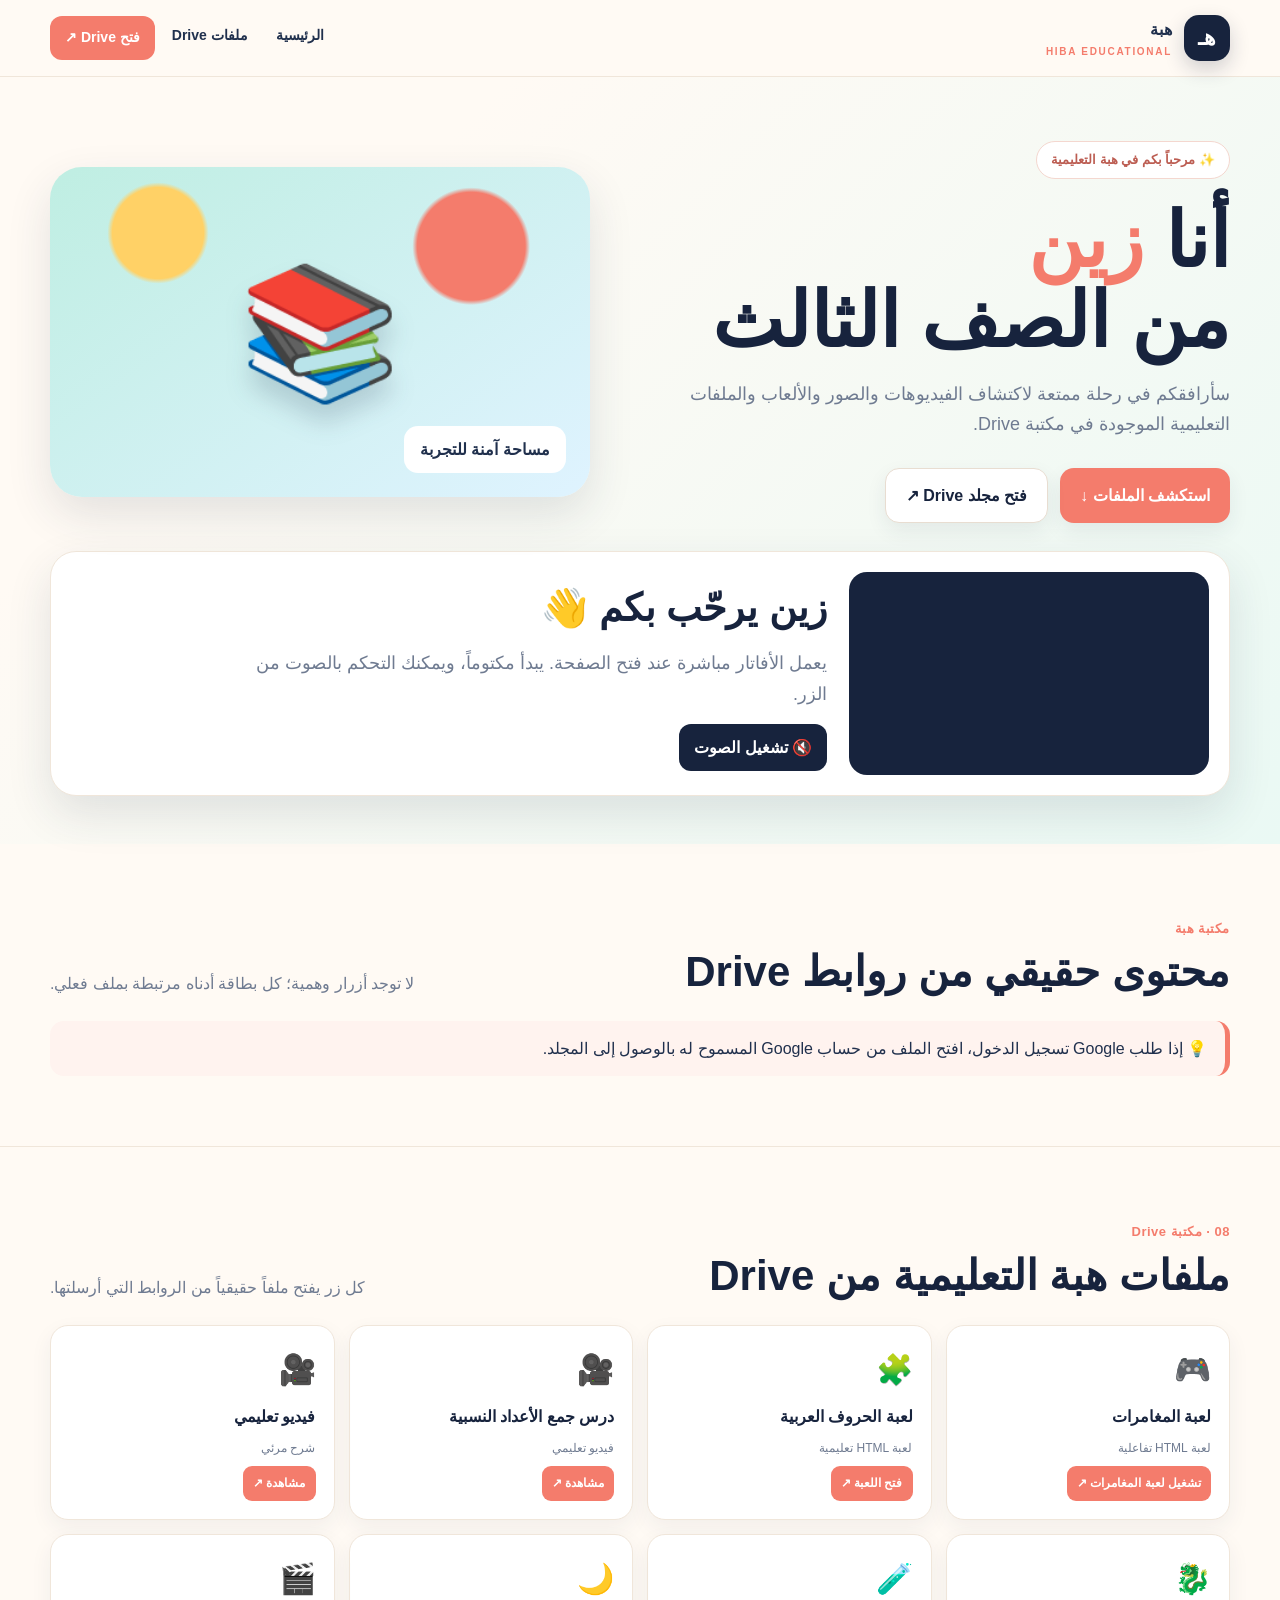
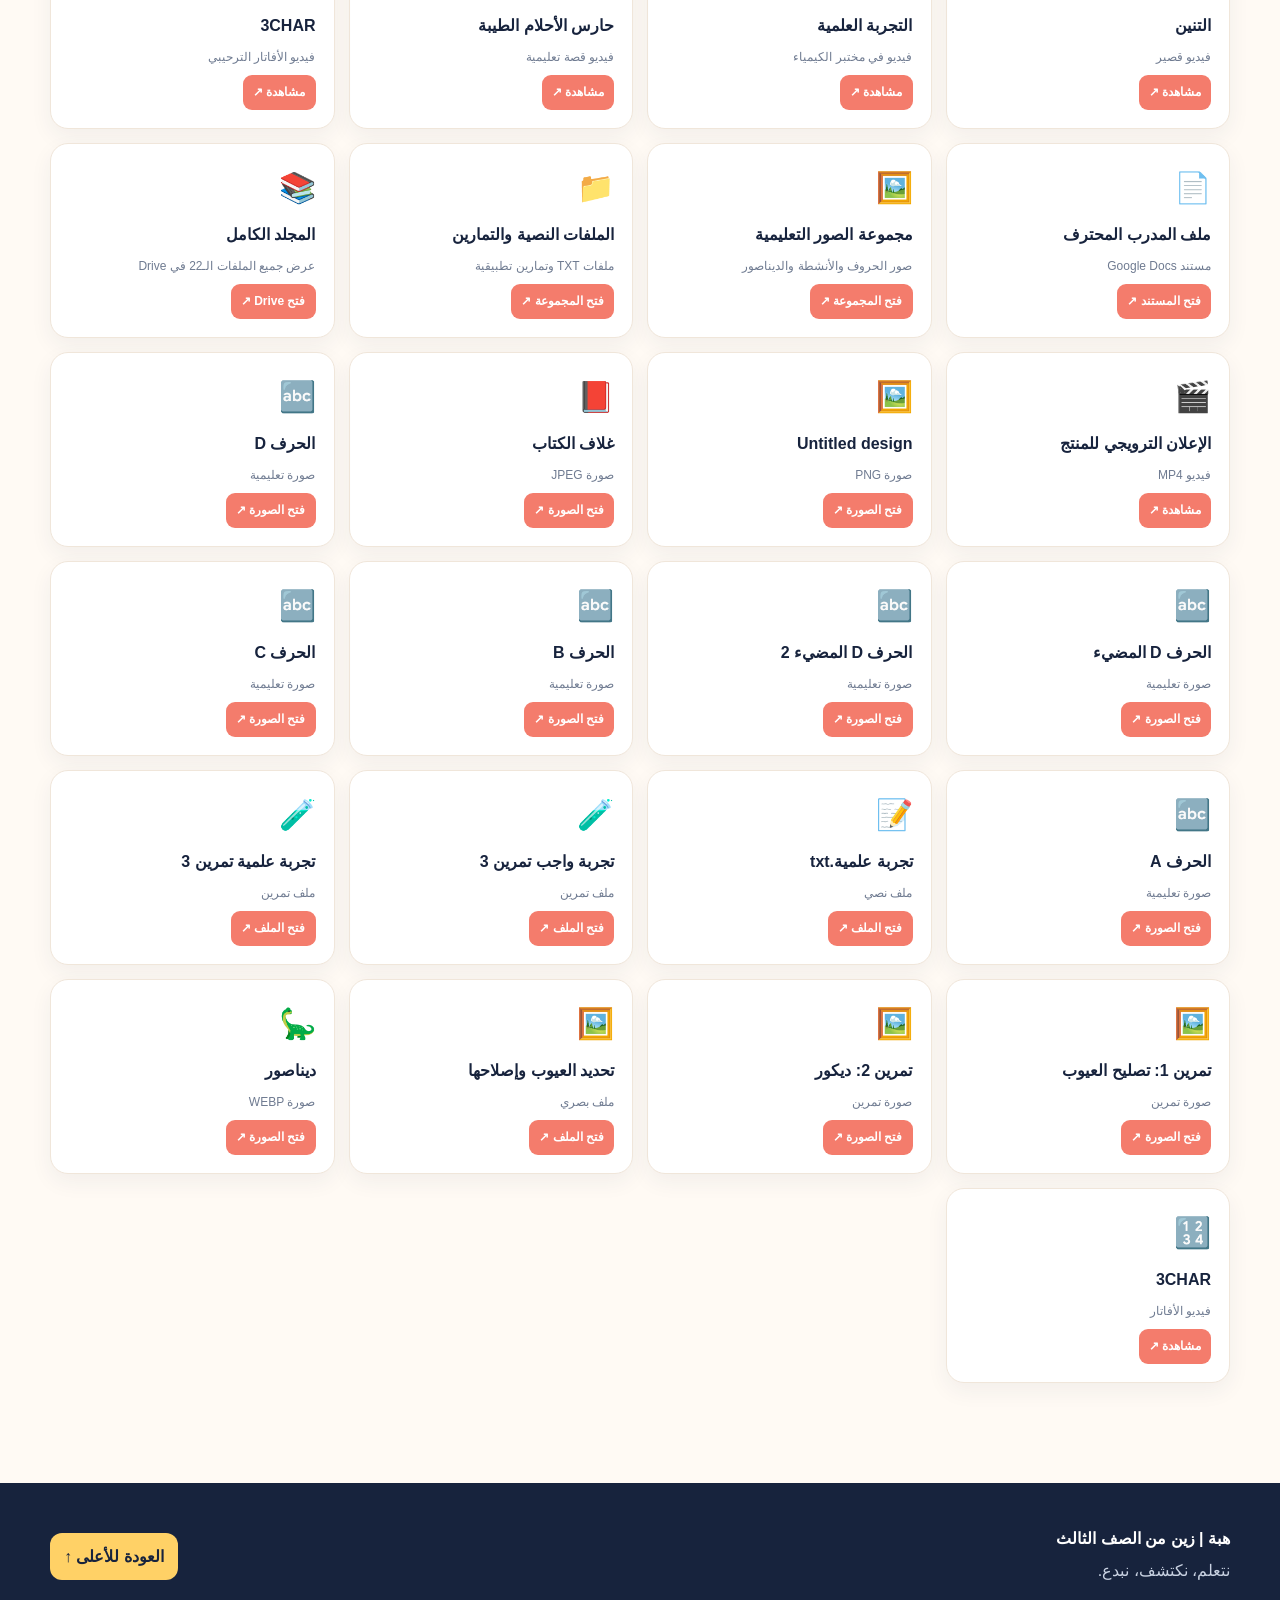
==== index.html @ ae2d827c "Replace empty sections with real Drive files and add Zain avatar" ====
<!doctype html>
<html lang="ar" dir="rtl">
<head>
<meta charset="UTF-8"><meta name="viewport" content="width=device-width, initial-scale=1.0">
<meta name="description" content="هبة التعليمية — ملفات تعليمية وألعاب وفيديوهات من Google Drive">
<meta name="theme-color" content="#17233d"><title>هبة التعليمية | زين من الصف الثالث</title>
<style>
    :root{--navy:#17233d;--ink:#20304d;--coral:#f47c6c;--yellow:#ffd166;--mint:#bfeee2;--sky:#dff3ff;--paper:#fffaf4;--white:#fff;--muted:#6f7b91;--shadow:0 18px 45px rgba(32,48,77,.12);--radius:24px}
    *{box-sizing:border-box}html{scroll-behavior:smooth}body{margin:0;font-family:Arial,sans-serif;color:var(--ink);background:var(--paper);line-height:1.7}a{color:inherit;text-decoration:none}button{font:inherit;cursor:pointer;border:0} .wrap{width:min(1180px,calc(100% - 32px));margin:auto}
    header{position:sticky;top:0;z-index:20;background:rgba(255,250,244,.94);backdrop-filter:blur(14px);border-bottom:1px solid #f0e6da}.nav{height:76px;display:flex;align-items:center;justify-content:space-between;gap:20px}.brand{display:flex;align-items:center;gap:12px;font-weight:900}.logo{display:grid;place-items:center;width:46px;height:46px;border-radius:15px;background:var(--navy);color:#fff;font-size:22px;box-shadow:0 8px 20px rgba(23,35,61,.2)}.brand small{display:block;color:var(--coral);font-size:10px;letter-spacing:1.7px}.navlinks{display:flex;gap:6px;flex-wrap:wrap}.navlinks a{padding:8px 11px;border-radius:12px;font-weight:700;font-size:14px}.navlinks a:hover{background:var(--mint)}.drive{background:var(--coral);color:#fff!important;padding:10px 15px!important}
    .hero{padding:64px 0 48px;background:linear-gradient(135deg,#fffaf4 25%,#eaf9f4 100%)}.hero-grid{display:grid;grid-template-columns:1.05fr .95fr;align-items:center;gap:44px}.eyebrow{display:inline-flex;gap:8px;align-items:center;color:#bc5d52;background:#fff;border:1px solid #f4d7cf;padding:7px 14px;border-radius:999px;font-size:13px;font-weight:700}.hero h1{font-size:clamp(42px,6vw,76px);line-height:1.05;margin:22px 0 16px;color:var(--navy)}.hero h1 span{color:var(--coral)}.hero p{color:var(--muted);font-size:18px;max-width:600px}.actions{display:flex;gap:12px;flex-wrap:wrap;margin-top:28px}.btn{display:inline-flex;align-items:center;justify-content:center;gap:9px;padding:13px 20px;border-radius:14px;font-weight:800;transition:.18s ease;box-shadow:0 8px 20px rgba(32,48,77,.08)}.btn:hover{transform:translateY(-2px)}.btn:active{transform:scale(.97)}.btn-primary{background:var(--coral);color:#fff}.btn-secondary{background:#fff;color:var(--navy);border:1px solid #e8ddd1}.hero-art{min-height:330px;border-radius:32px;background:radial-gradient(circle at 20% 20%,#ffd166 0 9%,transparent 10%),radial-gradient(circle at 78% 24%,#f47c6c 0 11%,transparent 12%),linear-gradient(145deg,#bfeee2,#dff3ff);position:relative;overflow:hidden;box-shadow:var(--shadow)}.hero-art:after{content:'📚';position:absolute;font-size:130px;inset:0;display:grid;place-items:center;filter:drop-shadow(0 18px 12px rgba(32,48,77,.18))}.hero-art:before{content:'مساحة آمنة للتجربة';position:absolute;bottom:24px;right:24px;background:#fff;padding:10px 16px;border-radius:14px;font-weight:800;z-index:1}
    .section{padding:70px 0;scroll-margin-top:86px}.section-head{display:flex;justify-content:space-between;align-items:end;gap:20px;margin-bottom:24px}.section-kicker{color:var(--coral);font-size:13px;font-weight:900;letter-spacing:.5px}.section h2{font-size:clamp(28px,4vw,42px);margin:6px 0 0;color:var(--navy);line-height:1.2}.section-head p{margin:0;color:var(--muted)}
    .quick-grid{display:grid;grid-template-columns:repeat(6,1fr);gap:12px}.quick{background:#fff;border:1px solid #f0e6da;border-radius:18px;padding:18px 12px;text-align:center;box-shadow:0 8px 22px rgba(32,48,77,.05);transition:.2s}.quick:hover{transform:translateY(-4px);border-color:var(--coral)}.quick .icon{font-size:28px;display:block}.quick b{display:block;margin-top:5px}.quick span{font-size:12px;color:var(--muted)}
    .content-section{border-top:1px solid #f0e6da}.section-button{display:inline-flex;align-items:center;gap:10px;background:var(--navy);color:#fff;padding:14px 21px;border-radius:15px;font-weight:900;margin-bottom:22px;box-shadow:0 9px 20px rgba(23,35,61,.15)}.section-button:hover{background:#26395f}.cards{display:grid;grid-template-columns:repeat(3,1fr);gap:18px}.card{background:#fff;border:1px solid #f0e6da;border-radius:var(--radius);padding:22px;box-shadow:var(--shadow);display:flex;flex-direction:column;min-height:205px}.card .card-icon{font-size:34px}.card h3{margin:10px 0 5px;color:var(--navy)}.card p{margin:0;color:var(--muted);font-size:14px}.card-footer{display:flex;justify-content:space-between;align-items:center;gap:10px;margin-top:auto;padding-top:18px}.mini-btn{background:var(--sky);color:var(--navy);border-radius:11px;padding:8px 12px;font-weight:800;font-size:13px}.mini-btn:hover{background:var(--mint)}
    .video-card{overflow:hidden;padding:0}.thumb{height:138px;display:grid;place-items:center;background:linear-gradient(135deg,#17233d,#395b91);font-size:50px}.video-card .inside{padding:18px}.filters{display:flex;gap:8px;flex-wrap:wrap;margin-bottom:22px}.filter{background:#fff;color:var(--navy);border:1px solid #e8ddd1;padding:8px 14px;border-radius:999px;font-weight:800;font-size:13px}.filter.active,.filter:hover{background:var(--coral);color:#fff;border-color:var(--coral)}.hidden{display:none!important}
    .feature{display:grid;grid-template-columns:1fr 1fr;gap:18px}.feature .card{min-height:160px}.notice{padding:16px 18px;background:linear-gradient(90deg,#fff3cd,#fff);border-right:5px solid var(--yellow);border-radius:14px;margin-top:20px;color:#6f5a2e}
    footer{background:var(--navy);color:#fff;padding:42px 0;margin-top:30px}.footer-grid{display:flex;justify-content:space-between;gap:24px;align-items:center}.footer-grid p{color:#c9d2e2;margin:5px 0}.top{background:var(--yellow);color:var(--navy);padding:10px 14px;border-radius:12px;font-weight:900}

    .avatar-panel{margin-top:28px;background:#fff;border:1px solid #f0e6da;border-radius:24px;padding:18px;box-shadow:var(--shadow);display:flex;gap:18px;align-items:center}.avatar-video{width:min(300px,100%);aspect-ratio:16/9;object-fit:cover;border-radius:16px;background:var(--navy)}.avatar-copy{flex:1}.avatar-copy h3{margin:0 0 6px;color:var(--navy)}.avatar-copy p{margin:0 0 12px;color:var(--muted);font-size:14px}.drive-grid{display:grid;grid-template-columns:repeat(4,1fr);gap:14px}.drive-card{background:#fff;border:1px solid #f0e6da;border-radius:18px;padding:18px;box-shadow:0 8px 22px rgba(32,48,77,.06);display:flex;flex-direction:column;gap:8px}.drive-card .file-icon{font-size:30px}.drive-card h3{margin:0;color:var(--navy);font-size:16px}.drive-card p{margin:0;color:var(--muted);font-size:12px}.drive-card .card-footer{margin-top:auto;padding-top:10px}.drive-actions{display:flex;gap:7px;flex-wrap:wrap}.drive-actions a{font-size:12px;padding:7px 10px;border-radius:9px;background:var(--sky);font-weight:800}.drive-actions a.primary{background:var(--coral);color:#fff}@media(max-width:900px){.drive-grid{grid-template-columns:repeat(2,1fr)}.avatar-panel{align-items:stretch}.avatar-video{width:42%}}@media(max-width:600px){.drive-grid{grid-template-columns:1fr}.avatar-panel{display:block}.avatar-video{width:100%;margin-bottom:12px}}
    #toast{position:fixed;bottom:22px;left:22px;background:var(--navy);color:#fff;padding:13px 18px;border-radius:13px;box-shadow:var(--shadow);transform:translateY(120px);transition:.25s;z-index:50;font-weight:700}#toast.show{transform:translateY(0)}
    @media(max-width:900px){.hero-grid{grid-template-columns:1fr}.quick-grid{grid-template-columns:repeat(3,1fr)}.cards{grid-template-columns:repeat(2,1fr)}.nav{height:auto;padding:12px 0;align-items:flex-start}.navlinks{justify-content:flex-end}.navlinks a{font-size:12px;padding:6px 8px}.drive{display:none}}
    @media(max-width:600px){.wrap{width:min(100% - 22px,1180px)}.hero{padding-top:38px}.hero-art{min-height:220px}.quick-grid,.cards,.feature{grid-template-columns:1fr}.section{padding:48px 0}.section-head,.footer-grid{display:block}.section-head p{margin-top:10px}.brand small{display:none}.navlinks{gap:2px}.navlinks a:nth-child(n+6){display:none}.hero h1{font-size:48px}.btn{width:100%}}

    .zain-panel{display:flex;align-items:center;gap:22px;margin-top:28px;padding:20px;background:#fff;border:1px solid #f0e6da;border-radius:26px;box-shadow:var(--shadow)}.zain-video{width:min(360px,100%);aspect-ratio:16/9;object-fit:cover;border-radius:18px;background:var(--navy)}.zain-copy{flex:1}.zain-copy h2{margin:0 0 8px;color:var(--navy);font-size:clamp(24px,4vw,38px)}.zain-copy p{margin:0 0 14px;color:var(--muted)}.sound-button{display:inline-flex;align-items:center;gap:8px;border:0;border-radius:12px;padding:10px 15px;background:var(--navy);color:#fff;font-weight:800}.page-note{margin-top:18px;padding:14px 18px;border-right:5px solid var(--coral);background:#fff3ef;border-radius:14px;color:var(--ink)}@media(max-width:700px){.zain-panel{display:block}.zain-video{width:100%;margin-bottom:16px}}
</style>
</head>
<body id="top">
<header><div class="wrap nav"><a class="brand" href="#top"><span class="logo">هـ</span><span>هبة<small>HIBA EDUCATIONAL</small></span></a><nav class="navlinks" aria-label="التنقل الرئيسي"><a href="#top">الرئيسية</a><a href="#drive-library">ملفات Drive</a><a class="drive" href="https://drive.google.com/drive/folders/1HSTdppE7oS2dKGQvwHy7UIeCkkCGT5tS?usp=drive_link" target="_blank" rel="noopener">فتح Drive ↗</a></nav></div></header>
<main>
<section class="hero"><div class="wrap"><div class="hero-grid"><div><span class="eyebrow">✨ مرحباً بكم في هبة التعليمية</span><h1>أنا <span>زين</span><br>من الصف الثالث</h1><p>سأرافقكم في رحلة ممتعة لاكتشاف الفيديوهات والصور والألعاب والملفات التعليمية الموجودة في مكتبة Drive.</p><div class="actions"><a class="btn btn-primary" href="#drive-library">استكشف الملفات ↓</a><a class="btn btn-secondary" href="https://drive.google.com/drive/folders/1HSTdppE7oS2dKGQvwHy7UIeCkkCGT5tS?usp=drive_link" target="_blank" rel="noopener">فتح مجلد Drive ↗</a></div></div><div class="hero-art" aria-label="رسم تعليمي رمزي"></div></div>
<div class="zain-panel" id="zain"><video class="zain-video" id="zainVideo" autoplay muted loop playsinline preload="metadata" poster="https://drive.google.com/thumbnail?id=1amo70HM_rXvCgVInnxL06lCSwBUfQHfX&sz=w800"><source src="https://drive.google.com/uc?export=download&id=1tqTrh61n79xmBIlaA7aCH8Hf9b8CahyO" type="video/mp4"></video><div class="zain-copy"><h2>زين يرحّب بكم 👋</h2><p>يعمل الأفاتار مباشرة عند فتح الصفحة. يبدأ مكتوماً، ويمكنك التحكم بالصوت من الزر.</p><button class="sound-button" id="soundToggle" type="button">🔇 تشغيل الصوت</button></div></div></div></section>
<section class="section"><div class="wrap"><div class="section-head"><div><span class="section-kicker">مكتبة هبة</span><h2>محتوى حقيقي من روابط Drive</h2></div><p>لا توجد أزرار وهمية؛ كل بطاقة أدناه مرتبطة بملف فعلي.</p></div><div class="page-note">💡 إذا طلب Google تسجيل الدخول، افتح الملف من حساب Google المسموح له بالوصول إلى المجلد.</div></div></section>
<section id="drive-library" class="section content-section"><div class="wrap"><div class="section-head"><div><span class="section-kicker">08 · مكتبة Drive</span><h2>ملفات هبة التعليمية من Drive</h2></div><p>كل زر يفتح ملفاً حقيقياً من الروابط التي أرسلتها.</p></div><div class="drive-grid"><article class="drive-card"><span class="file-icon">🎮</span><h3>لعبة المغامرات</h3><p>لعبة HTML تفاعلية</p><div class="drive-actions"><a class="primary" href="https://drive.google.com/uc?id=1qJ_vGhbSrgezZqmyona62LAzyxUUPrVC&export=download" target="_blank" rel="noopener">تشغيل لعبة المغامرات ↗</a></div></article><article class="drive-card"><span class="file-icon">🧩</span><h3>لعبة الحروف العربية</h3><p>لعبة HTML تعليمية</p><div class="drive-actions"><a class="primary" href="https://drive.google.com/file/d/1L6gq5Kl2IE2niJ8NNimxNTQfZFe25uxs/view?usp=sharing" target="_blank" rel="noopener">فتح اللعبة ↗</a></div></article><article class="drive-card"><span class="file-icon">🎥</span><h3>درس جمع الأعداد النسبية</h3><p>فيديو تعليمي</p><div class="drive-actions"><a class="primary" href="https://drive.google.com/file/d/13BDojULtbUzPLb2QbDY5cnCH2IwRSuFj/view?usp=sharing" target="_blank" rel="noopener">مشاهدة ↗</a></div></article><article class="drive-card"><span class="file-icon">🎥</span><h3>فيديو تعليمي</h3><p>شرح مرئي</p><div class="drive-actions"><a class="primary" href="https://drive.google.com/file/d/1wyW7YSMFcRIfvbXzxL-SlFqBRrfG4XIg/view?usp=sharing" target="_blank" rel="noopener">مشاهدة ↗</a></div></article><article class="drive-card"><span class="file-icon">🐉</span><h3>التنين</h3><p>فيديو قصير</p><div class="drive-actions"><a class="primary" href="https://drive.google.com/file/d/15m5Ftv9GpG3w56VvEZeqSuUpoUE0tx4e/view?usp=sharing" target="_blank" rel="noopener">مشاهدة ↗</a></div></article><article class="drive-card"><span class="file-icon">🧪</span><h3>التجربة العلمية</h3><p>فيديو في مختبر الكيمياء</p><div class="drive-actions"><a class="primary" href="https://drive.google.com/file/d/1X9n3gRVZ4b6_CKzGxQgO5V77sUbeSPrE/view?usp=sharing" target="_blank" rel="noopener">مشاهدة ↗</a></div></article><article class="drive-card"><span class="file-icon">🌙</span><h3>حارس الأحلام الطيبة</h3><p>فيديو قصة تعليمية</p><div class="drive-actions"><a class="primary" href="https://drive.google.com/file/d/1TLcGcppsFjBDN6A87R9D20KhHaafeKHZ/view?usp=sharing" target="_blank" rel="noopener">مشاهدة ↗</a></div></article><article class="drive-card"><span class="file-icon">🎬</span><h3>3CHAR</h3><p>فيديو الأفاتار الترحيبي</p><div class="drive-actions"><a class="primary" href="https://drive.google.com/file/d/1tqTrh61n79xmBIlaA7aCH8Hf9b8CahyO/view?usp=sharing" target="_blank" rel="noopener">مشاهدة ↗</a></div></article><article class="drive-card"><span class="file-icon">📄</span><h3>ملف المدرب المحترف</h3><p>مستند Google Docs</p><div class="drive-actions"><a class="primary" href="https://docs.google.com/document/d/1Aft4EmkJlTz-03x9PsygVBVl2J--fOpW9RZW_kalkXE/edit?usp=drivesdk" target="_blank" rel="noopener">فتح المستند ↗</a></div></article><article class="drive-card"><span class="file-icon">🖼️</span><h3>مجموعة الصور التعليمية</h3><p>صور الحروف والأنشطة والديناصور</p><div class="drive-actions"><a class="primary" href="https://drive.google.com/drive/folders/1HSTdppE7oS2dKGQvwHy7UIeCkkCGT5tS?usp=drive_link" target="_blank" rel="noopener">فتح المجموعة ↗</a></div></article><article class="drive-card"><span class="file-icon">📁</span><h3>الملفات النصية والتمارين</h3><p>ملفات TXT وتمارين تطبيقية</p><div class="drive-actions"><a class="primary" href="https://drive.google.com/drive/folders/1HSTdppE7oS2dKGQvwHy7UIeCkkCGT5tS?usp=drive_link" target="_blank" rel="noopener">فتح المجموعة ↗</a></div></article><article class="drive-card"><span class="file-icon">📚</span><h3>المجلد الكامل</h3><p>عرض جميع الملفات الـ22 في Drive</p><div class="drive-actions"><a class="primary" href="https://drive.google.com/drive/folders/1HSTdppE7oS2dKGQvwHy7UIeCkkCGT5tS?usp=drive_link" target="_blank" rel="noopener">فتح Drive ↗</a></div></article><article class="drive-card"><span class="file-icon">🎬</span><h3>الإعلان الترويجي للمنتج</h3><p>فيديو MP4</p><div class="drive-actions"><a class="primary" href="https://drive.google.com/file/d/1W0jt1JGDa-_pKtzyj0kVNTYtEyLzn-BD/view?usp=sharing" target="_blank" rel="noopener">مشاهدة ↗</a></div></article><article class="drive-card"><span class="file-icon">🖼️</span><h3>Untitled design</h3><p>صورة PNG</p><div class="drive-actions"><a class="primary" href="https://drive.google.com/file/d/1amo70HM_rXvCgVInnxL06lCSwBUfQHfX/view?usp=sharing" target="_blank" rel="noopener">فتح الصورة ↗</a></div></article><article class="drive-card"><span class="file-icon">📕</span><h3>غلاف الكتاب</h3><p>صورة JPEG</p><div class="drive-actions"><a class="primary" href="https://drive.google.com/file/d/1UjkwsiQBrbswr7NDjcZhJVSdBRHQxexi/view?usp=sharing" target="_blank" rel="noopener">فتح الصورة ↗</a></div></article><article class="drive-card"><span class="file-icon">🔤</span><h3>الحرف D</h3><p>صورة تعليمية</p><div class="drive-actions"><a class="primary" href="https://drive.google.com/file/d/10jsGC-Sq6pwSZRXHwsC423ErWNiUVUwA/view?usp=sharing" target="_blank" rel="noopener">فتح الصورة ↗</a></div></article><article class="drive-card"><span class="file-icon">🔤</span><h3>الحرف D المضيء</h3><p>صورة تعليمية</p><div class="drive-actions"><a class="primary" href="https://drive.google.com/file/d/1h2NcsvxfkYwRMSlFMtbd1On4fnZvYzCM/view?usp=sharing" target="_blank" rel="noopener">فتح الصورة ↗</a></div></article><article class="drive-card"><span class="file-icon">🔤</span><h3>الحرف D المضيء 2</h3><p>صورة تعليمية</p><div class="drive-actions"><a class="primary" href="https://drive.google.com/file/d/1T4nSDdkvOv9nAbtw4t2wxhsmMgglDk1g/view?usp=sharing" target="_blank" rel="noopener">فتح الصورة ↗</a></div></article><article class="drive-card"><span class="file-icon">🔤</span><h3>الحرف B</h3><p>صورة تعليمية</p><div class="drive-actions"><a class="primary" href="https://drive.google.com/file/d/1Cl3eS8NojfR4j004TbS850BSo9R_BfMj/view?usp=sharing" target="_blank" rel="noopener">فتح الصورة ↗</a></div></article><article class="drive-card"><span class="file-icon">🔤</span><h3>الحرف C</h3><p>صورة تعليمية</p><div class="drive-actions"><a class="primary" href="https://drive.google.com/file/d/1itc8ryQsqd_5EddUBPos-dTkFxmhAhDf/view?usp=sharing" target="_blank" rel="noopener">فتح الصورة ↗</a></div></article><article class="drive-card"><span class="file-icon">🔤</span><h3>الحرف A</h3><p>صورة تعليمية</p><div class="drive-actions"><a class="primary" href="https://drive.google.com/file/d/1By_VhKRJCAFL-W7BYyvk_kgHkZWEFT75/view?usp=sharing" target="_blank" rel="noopener">فتح الصورة ↗</a></div></article><article class="drive-card"><span class="file-icon">📝</span><h3>تجربة علمية.txt</h3><p>ملف نصي</p><div class="drive-actions"><a class="primary" href="https://drive.google.com/file/d/1uyvj8KzJZdZ3JmIEUVuqshuoNf27KTKA/view?usp=sharing" target="_blank" rel="noopener">فتح الملف ↗</a></div></article><article class="drive-card"><span class="file-icon">🧪</span><h3>تجربة واجب تمرين 3</h3><p>ملف تمرين</p><div class="drive-actions"><a class="primary" href="https://drive.google.com/file/d/1O1hpw4kda-KhaRtv08HNpCevLNyG8yZN/view?usp=sharing" target="_blank" rel="noopener">فتح الملف ↗</a></div></article><article class="drive-card"><span class="file-icon">🧪</span><h3>تجربة علمية تمرين 3</h3><p>ملف تمرين</p><div class="drive-actions"><a class="primary" href="https://drive.google.com/file/d/1JMM_UVA_7HpRcyJkqtaxxG7OjKqA7V34/view?usp=sharing" target="_blank" rel="noopener">فتح الملف ↗</a></div></article><article class="drive-card"><span class="file-icon">🖼️</span><h3>تمرين 1: تصليح العيوب</h3><p>صورة تمرين</p><div class="drive-actions"><a class="primary" href="https://drive.google.com/file/d/1fsZpUvUoMzgQkD52dVgzJWS-3yQO5-XW/view?usp=sharing" target="_blank" rel="noopener">فتح الصورة ↗</a></div></article><article class="drive-card"><span class="file-icon">🖼️</span><h3>تمرين 2: ديكور</h3><p>صورة تمرين</p><div class="drive-actions"><a class="primary" href="https://drive.google.com/file/d/1BPxl7nKbomnBp_ZEdaLri-r4zrx0nreu/view?usp=sharing" target="_blank" rel="noopener">فتح الصورة ↗</a></div></article><article class="drive-card"><span class="file-icon">🖼️</span><h3>تحديد العيوب وإصلاحها</h3><p>ملف بصري</p><div class="drive-actions"><a class="primary" href="https://drive.google.com/file/d/1189KxR4GDxoJVhFC8SGNfTXsJlNwhn7O/view?usp=sharing" target="_blank" rel="noopener">فتح الملف ↗</a></div></article><article class="drive-card"><span class="file-icon">🦕</span><h3>ديناصور</h3><p>صورة WEBP</p><div class="drive-actions"><a class="primary" href="https://drive.google.com/file/d/1eEtrrTDSpmOEUCp4QSmGjfwkH_QJVxx_/view?usp=sharing" target="_blank" rel="noopener">فتح الصورة ↗</a></div></article><article class="drive-card"><span class="file-icon">🔢</span><h3>3CHAR</h3><p>فيديو الأفاتار</p><div class="drive-actions"><a class="primary" href="https://drive.google.com/file/d/1tqTrh61n79xmBIlaA7aCH8Hf9b8CahyO/view?usp=sharing" target="_blank" rel="noopener">مشاهدة ↗</a></div></article></div></div></section>
</main>
<footer><div class="wrap footer-grid"><div><b>هبة | زين من الصف الثالث</b><p>نتعلم، نكتشف، نبدع.</p></div><a class="top" href="#top">العودة للأعلى ↑</a></div></footer>
<script>
const video=document.getElementById('zainVideo'), sound=document.getElementById('soundToggle');
video.play().catch(()=>{});
sound.addEventListener('click',()=>{video.muted=!video.muted;sound.textContent=video.muted?'🔇 تشغيل الصوت':'🔊 إغلاق الصوت';if(video.paused)video.play().catch(()=>{});});
</script>
</body></html>
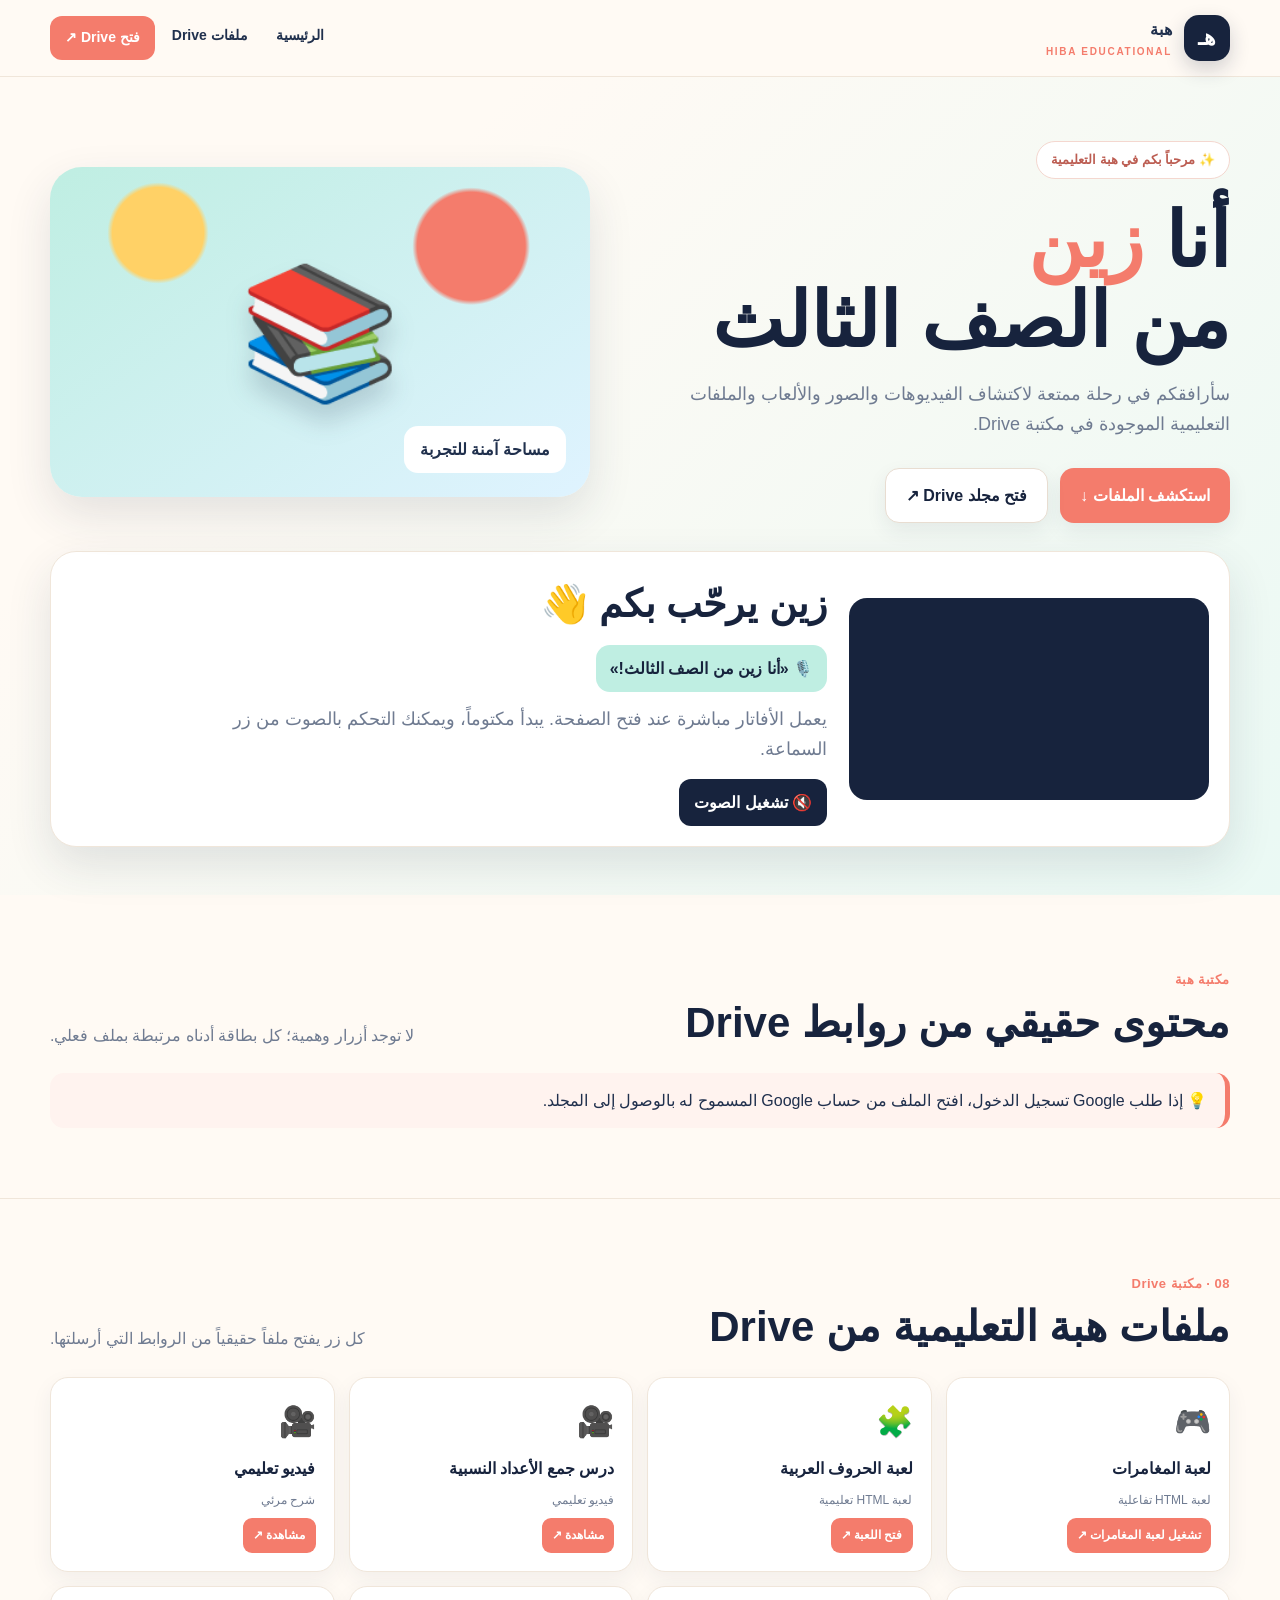
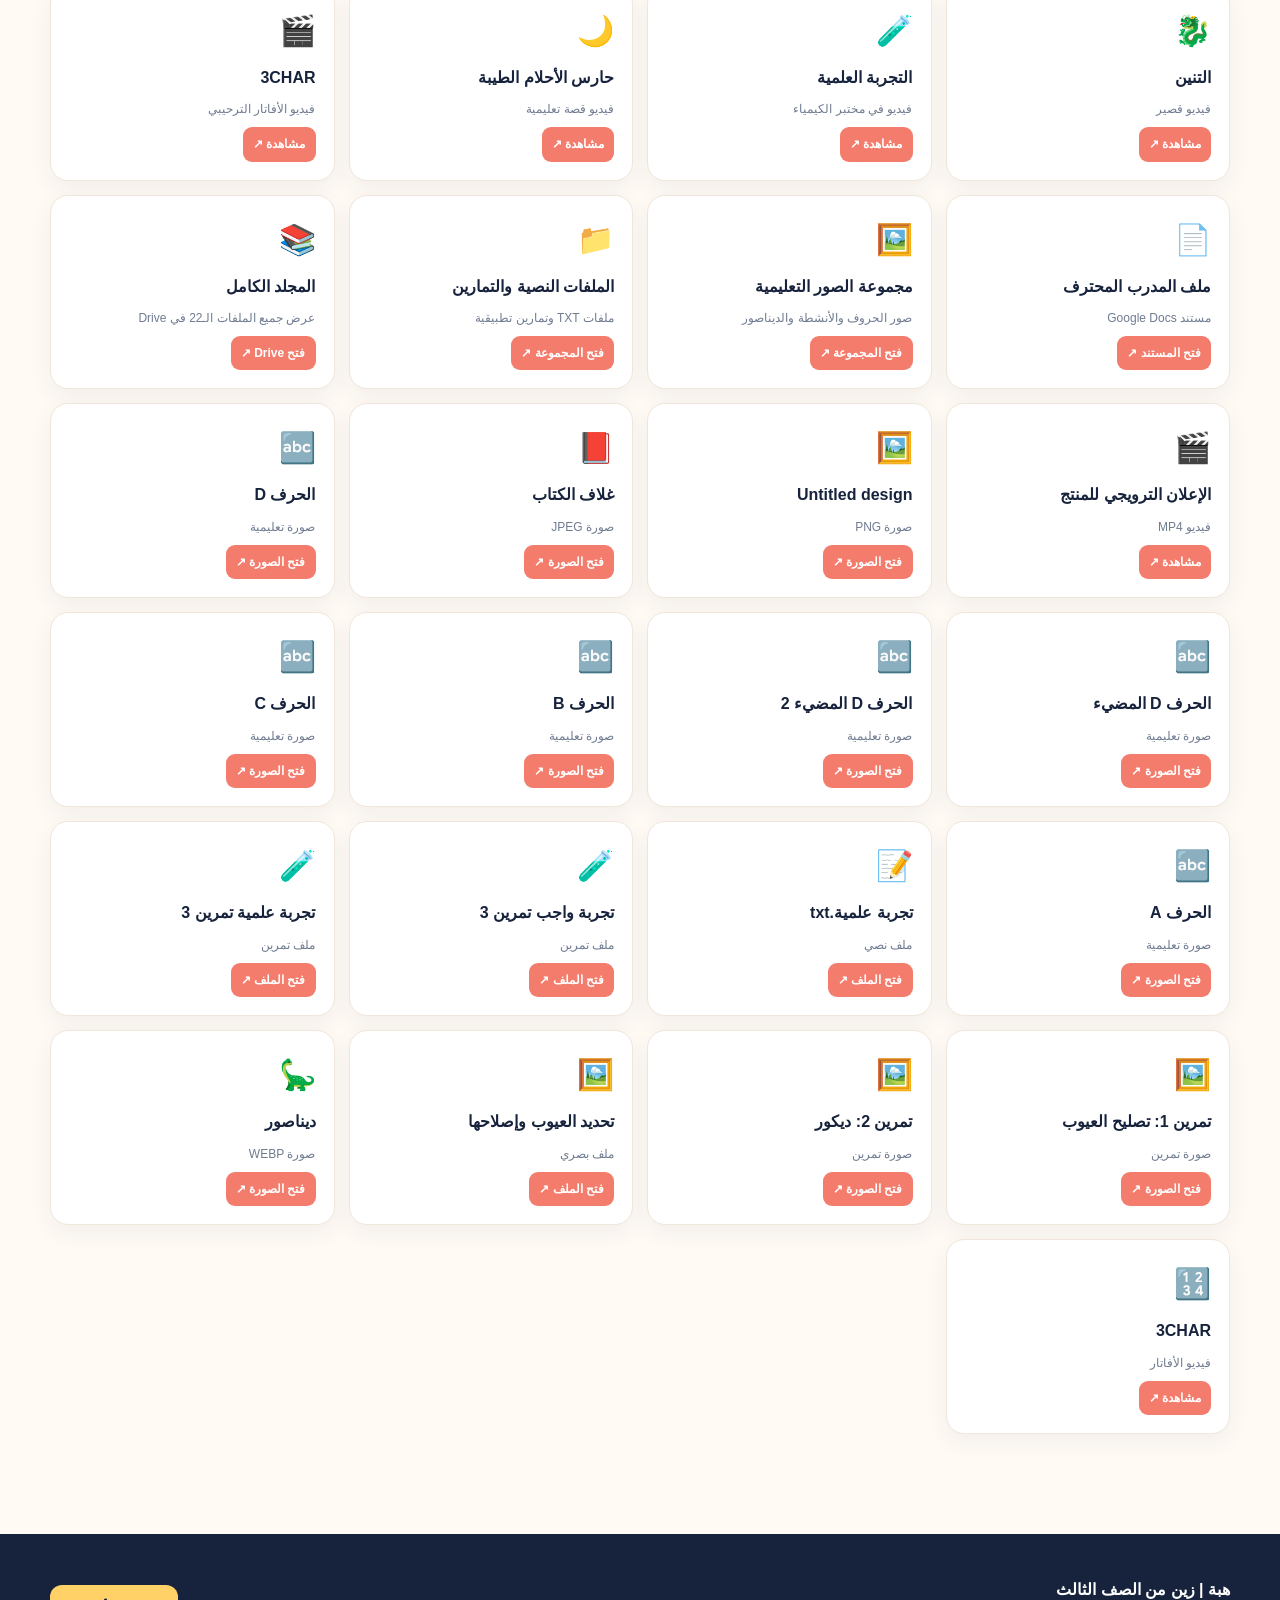
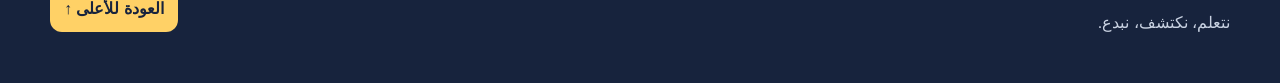
==== commit c5eccf31: "Add Zain avatar speech and verify site links" ====
--- a/index.html
+++ b/index.html
@@ -21,16 +21,16 @@
     @media(max-width:900px){.hero-grid{grid-template-columns:1fr}.quick-grid{grid-template-columns:repeat(3,1fr)}.cards{grid-template-columns:repeat(2,1fr)}.nav{height:auto;padding:12px 0;align-items:flex-start}.navlinks{justify-content:flex-end}.navlinks a{font-size:12px;padding:6px 8px}.drive{display:none}}
     @media(max-width:600px){.wrap{width:min(100% - 22px,1180px)}.hero{padding-top:38px}.hero-art{min-height:220px}.quick-grid,.cards,.feature{grid-template-columns:1fr}.section{padding:48px 0}.section-head,.footer-grid{display:block}.section-head p{margin-top:10px}.brand small{display:none}.navlinks{gap:2px}.navlinks a:nth-child(n+6){display:none}.hero h1{font-size:48px}.btn{width:100%}}
 
-    .zain-panel{display:flex;align-items:center;gap:22px;margin-top:28px;padding:20px;background:#fff;border:1px solid #f0e6da;border-radius:26px;box-shadow:var(--shadow)}.zain-video{width:min(360px,100%);aspect-ratio:16/9;object-fit:cover;border-radius:18px;background:var(--navy)}.zain-copy{flex:1}.zain-copy h2{margin:0 0 8px;color:var(--navy);font-size:clamp(24px,4vw,38px)}.zain-copy p{margin:0 0 14px;color:var(--muted)}.sound-button{display:inline-flex;align-items:center;gap:8px;border:0;border-radius:12px;padding:10px 15px;background:var(--navy);color:#fff;font-weight:800}.page-note{margin-top:18px;padding:14px 18px;border-right:5px solid var(--coral);background:#fff3ef;border-radius:14px;color:var(--ink)}@media(max-width:700px){.zain-panel{display:block}.zain-video{width:100%;margin-bottom:16px}}
+    .zain-panel{display:flex;align-items:center;gap:22px;margin-top:28px;padding:20px;background:#fff;border:1px solid #f0e6da;border-radius:26px;box-shadow:var(--shadow)}.zain-video{width:min(360px,100%);aspect-ratio:16/9;object-fit:cover;border-radius:18px;background:var(--navy)}.zain-copy{flex:1}.zain-copy h2{margin:0 0 8px;color:var(--navy);font-size:clamp(24px,4vw,38px)}.zain-speech{display:inline-block;margin:0 0 12px;padding:10px 14px;background:var(--mint);border-radius:14px;color:var(--navy);font-weight:900}.zain-copy p{margin:0 0 14px;color:var(--muted)}.sound-button{display:inline-flex;align-items:center;gap:8px;border:0;border-radius:12px;padding:10px 15px;background:var(--navy);color:#fff;font-weight:800}.page-note{margin-top:18px;padding:14px 18px;border-right:5px solid var(--coral);background:#fff3ef;border-radius:14px;color:var(--ink)}@media(max-width:700px){.zain-panel{display:block}.zain-video{width:100%;margin-bottom:16px}}
 </style>
 </head>
 <body id="top">
 <header><div class="wrap nav"><a class="brand" href="#top"><span class="logo">هـ</span><span>هبة<small>HIBA EDUCATIONAL</small></span></a><nav class="navlinks" aria-label="التنقل الرئيسي"><a href="#top">الرئيسية</a><a href="#drive-library">ملفات Drive</a><a class="drive" href="https://drive.google.com/drive/folders/1HSTdppE7oS2dKGQvwHy7UIeCkkCGT5tS?usp=drive_link" target="_blank" rel="noopener">فتح Drive ↗</a></nav></div></header>
 <main>
 <section class="hero"><div class="wrap"><div class="hero-grid"><div><span class="eyebrow">✨ مرحباً بكم في هبة التعليمية</span><h1>أنا <span>زين</span><br>من الصف الثالث</h1><p>سأرافقكم في رحلة ممتعة لاكتشاف الفيديوهات والصور والألعاب والملفات التعليمية الموجودة في مكتبة Drive.</p><div class="actions"><a class="btn btn-primary" href="#drive-library">استكشف الملفات ↓</a><a class="btn btn-secondary" href="https://drive.google.com/drive/folders/1HSTdppE7oS2dKGQvwHy7UIeCkkCGT5tS?usp=drive_link" target="_blank" rel="noopener">فتح مجلد Drive ↗</a></div></div><div class="hero-art" aria-label="رسم تعليمي رمزي"></div></div>
-<div class="zain-panel" id="zain"><video class="zain-video" id="zainVideo" autoplay muted loop playsinline preload="metadata" poster="https://drive.google.com/thumbnail?id=1amo70HM_rXvCgVInnxL06lCSwBUfQHfX&sz=w800"><source src="https://drive.google.com/uc?export=download&id=1tqTrh61n79xmBIlaA7aCH8Hf9b8CahyO" type="video/mp4"></video><div class="zain-copy"><h2>زين يرحّب بكم 👋</h2><p>يعمل الأفاتار مباشرة عند فتح الصفحة. يبدأ مكتوماً، ويمكنك التحكم بالصوت من الزر.</p><button class="sound-button" id="soundToggle" type="button">🔇 تشغيل الصوت</button></div></div></div></section>
+<div class="zain-panel" id="zain"><video class="zain-video" id="zainVideo" aria-label="فيديو أفاتار زين يقول: أنا زين من الصف الثالث" autoplay muted loop playsinline preload="metadata" poster="https://drive.google.com/thumbnail?id=1amo70HM_rXvCgVInnxL06lCSwBUfQHfX&sz=w800"><source src="https://drive.google.com/uc?export=download&id=1tqTrh61n79xmBIlaA7aCH8Hf9b8CahyO" type="video/mp4"></video><div class="zain-copy"><h2>زين يرحّب بكم 👋</h2><div class="zain-speech">🎙️ «أنا زين من الصف الثالث!»</div><p>يعمل الأفاتار مباشرة عند فتح الصفحة. يبدأ مكتوماً، ويمكنك التحكم بالصوت من زر السماعة.</p><button class="sound-button" id="soundToggle" type="button">🔇 تشغيل الصوت</button></div></div></div></section>
 <section class="section"><div class="wrap"><div class="section-head"><div><span class="section-kicker">مكتبة هبة</span><h2>محتوى حقيقي من روابط Drive</h2></div><p>لا توجد أزرار وهمية؛ كل بطاقة أدناه مرتبطة بملف فعلي.</p></div><div class="page-note">💡 إذا طلب Google تسجيل الدخول، افتح الملف من حساب Google المسموح له بالوصول إلى المجلد.</div></div></section>
-<section id="drive-library" class="section content-section"><div class="wrap"><div class="section-head"><div><span class="section-kicker">08 · مكتبة Drive</span><h2>ملفات هبة التعليمية من Drive</h2></div><p>كل زر يفتح ملفاً حقيقياً من الروابط التي أرسلتها.</p></div><div class="drive-grid"><article class="drive-card"><span class="file-icon">🎮</span><h3>لعبة المغامرات</h3><p>لعبة HTML تفاعلية</p><div class="drive-actions"><a class="primary" href="https://drive.google.com/uc?id=1qJ_vGhbSrgezZqmyona62LAzyxUUPrVC&export=download" target="_blank" rel="noopener">تشغيل لعبة المغامرات ↗</a></div></article><article class="drive-card"><span class="file-icon">🧩</span><h3>لعبة الحروف العربية</h3><p>لعبة HTML تعليمية</p><div class="drive-actions"><a class="primary" href="https://drive.google.com/file/d/1L6gq5Kl2IE2niJ8NNimxNTQfZFe25uxs/view?usp=sharing" target="_blank" rel="noopener">فتح اللعبة ↗</a></div></article><article class="drive-card"><span class="file-icon">🎥</span><h3>درس جمع الأعداد النسبية</h3><p>فيديو تعليمي</p><div class="drive-actions"><a class="primary" href="https://drive.google.com/file/d/13BDojULtbUzPLb2QbDY5cnCH2IwRSuFj/view?usp=sharing" target="_blank" rel="noopener">مشاهدة ↗</a></div></article><article class="drive-card"><span class="file-icon">🎥</span><h3>فيديو تعليمي</h3><p>شرح مرئي</p><div class="drive-actions"><a class="primary" href="https://drive.google.com/file/d/1wyW7YSMFcRIfvbXzxL-SlFqBRrfG4XIg/view?usp=sharing" target="_blank" rel="noopener">مشاهدة ↗</a></div></article><article class="drive-card"><span class="file-icon">🐉</span><h3>التنين</h3><p>فيديو قصير</p><div class="drive-actions"><a class="primary" href="https://drive.google.com/file/d/15m5Ftv9GpG3w56VvEZeqSuUpoUE0tx4e/view?usp=sharing" target="_blank" rel="noopener">مشاهدة ↗</a></div></article><article class="drive-card"><span class="file-icon">🧪</span><h3>التجربة العلمية</h3><p>فيديو في مختبر الكيمياء</p><div class="drive-actions"><a class="primary" href="https://drive.google.com/file/d/1X9n3gRVZ4b6_CKzGxQgO5V77sUbeSPrE/view?usp=sharing" target="_blank" rel="noopener">مشاهدة ↗</a></div></article><article class="drive-card"><span class="file-icon">🌙</span><h3>حارس الأحلام الطيبة</h3><p>فيديو قصة تعليمية</p><div class="drive-actions"><a class="primary" href="https://drive.google.com/file/d/1TLcGcppsFjBDN6A87R9D20KhHaafeKHZ/view?usp=sharing" target="_blank" rel="noopener">مشاهدة ↗</a></div></article><article class="drive-card"><span class="file-icon">🎬</span><h3>3CHAR</h3><p>فيديو الأفاتار الترحيبي</p><div class="drive-actions"><a class="primary" href="https://drive.google.com/file/d/1tqTrh61n79xmBIlaA7aCH8Hf9b8CahyO/view?usp=sharing" target="_blank" rel="noopener">مشاهدة ↗</a></div></article><article class="drive-card"><span class="file-icon">📄</span><h3>ملف المدرب المحترف</h3><p>مستند Google Docs</p><div class="drive-actions"><a class="primary" href="https://docs.google.com/document/d/1Aft4EmkJlTz-03x9PsygVBVl2J--fOpW9RZW_kalkXE/edit?usp=drivesdk" target="_blank" rel="noopener">فتح المستند ↗</a></div></article><article class="drive-card"><span class="file-icon">🖼️</span><h3>مجموعة الصور التعليمية</h3><p>صور الحروف والأنشطة والديناصور</p><div class="drive-actions"><a class="primary" href="https://drive.google.com/drive/folders/1HSTdppE7oS2dKGQvwHy7UIeCkkCGT5tS?usp=drive_link" target="_blank" rel="noopener">فتح المجموعة ↗</a></div></article><article class="drive-card"><span class="file-icon">📁</span><h3>الملفات النصية والتمارين</h3><p>ملفات TXT وتمارين تطبيقية</p><div class="drive-actions"><a class="primary" href="https://drive.google.com/drive/folders/1HSTdppE7oS2dKGQvwHy7UIeCkkCGT5tS?usp=drive_link" target="_blank" rel="noopener">فتح المجموعة ↗</a></div></article><article class="drive-card"><span class="file-icon">📚</span><h3>المجلد الكامل</h3><p>عرض جميع الملفات الـ22 في Drive</p><div class="drive-actions"><a class="primary" href="https://drive.google.com/drive/folders/1HSTdppE7oS2dKGQvwHy7UIeCkkCGT5tS?usp=drive_link" target="_blank" rel="noopener">فتح Drive ↗</a></div></article><article class="drive-card"><span class="file-icon">🎬</span><h3>الإعلان الترويجي للمنتج</h3><p>فيديو MP4</p><div class="drive-actions"><a class="primary" href="https://drive.google.com/file/d/1W0jt1JGDa-_pKtzyj0kVNTYtEyLzn-BD/view?usp=sharing" target="_blank" rel="noopener">مشاهدة ↗</a></div></article><article class="drive-card"><span class="file-icon">🖼️</span><h3>Untitled design</h3><p>صورة PNG</p><div class="drive-actions"><a class="primary" href="https://drive.google.com/file/d/1amo70HM_rXvCgVInnxL06lCSwBUfQHfX/view?usp=sharing" target="_blank" rel="noopener">فتح الصورة ↗</a></div></article><article class="drive-card"><span class="file-icon">📕</span><h3>غلاف الكتاب</h3><p>صورة JPEG</p><div class="drive-actions"><a class="primary" href="https://drive.google.com/file/d/1UjkwsiQBrbswr7NDjcZhJVSdBRHQxexi/view?usp=sharing" target="_blank" rel="noopener">فتح الصورة ↗</a></div></article><article class="drive-card"><span class="file-icon">🔤</span><h3>الحرف D</h3><p>صورة تعليمية</p><div class="drive-actions"><a class="primary" href="https://drive.google.com/file/d/10jsGC-Sq6pwSZRXHwsC423ErWNiUVUwA/view?usp=sharing" target="_blank" rel="noopener">فتح الصورة ↗</a></div></article><article class="drive-card"><span class="file-icon">🔤</span><h3>الحرف D المضيء</h3><p>صورة تعليمية</p><div class="drive-actions"><a class="primary" href="https://drive.google.com/file/d/1h2NcsvxfkYwRMSlFMtbd1On4fnZvYzCM/view?usp=sharing" target="_blank" rel="noopener">فتح الصورة ↗</a></div></article><article class="drive-card"><span class="file-icon">🔤</span><h3>الحرف D المضيء 2</h3><p>صورة تعليمية</p><div class="drive-actions"><a class="primary" href="https://drive.google.com/file/d/1T4nSDdkvOv9nAbtw4t2wxhsmMgglDk1g/view?usp=sharing" target="_blank" rel="noopener">فتح الصورة ↗</a></div></article><article class="drive-card"><span class="file-icon">🔤</span><h3>الحرف B</h3><p>صورة تعليمية</p><div class="drive-actions"><a class="primary" href="https://drive.google.com/file/d/1Cl3eS8NojfR4j004TbS850BSo9R_BfMj/view?usp=sharing" target="_blank" rel="noopener">فتح الصورة ↗</a></div></article><article class="drive-card"><span class="file-icon">🔤</span><h3>الحرف C</h3><p>صورة تعليمية</p><div class="drive-actions"><a class="primary" href="https://drive.google.com/file/d/1itc8ryQsqd_5EddUBPos-dTkFxmhAhDf/view?usp=sharing" target="_blank" rel="noopener">فتح الصورة ↗</a></div></article><article class="drive-card"><span class="file-icon">🔤</span><h3>الحرف A</h3><p>صورة تعليمية</p><div class="drive-actions"><a class="primary" href="https://drive.google.com/file/d/1By_VhKRJCAFL-W7BYyvk_kgHkZWEFT75/view?usp=sharing" target="_blank" rel="noopener">فتح الصورة ↗</a></div></article><article class="drive-card"><span class="file-icon">📝</span><h3>تجربة علمية.txt</h3><p>ملف نصي</p><div class="drive-actions"><a class="primary" href="https://drive.google.com/file/d/1uyvj8KzJZdZ3JmIEUVuqshuoNf27KTKA/view?usp=sharing" target="_blank" rel="noopener">فتح الملف ↗</a></div></article><article class="drive-card"><span class="file-icon">🧪</span><h3>تجربة واجب تمرين 3</h3><p>ملف تمرين</p><div class="drive-actions"><a class="primary" href="https://drive.google.com/file/d/1O1hpw4kda-KhaRtv08HNpCevLNyG8yZN/view?usp=sharing" target="_blank" rel="noopener">فتح الملف ↗</a></div></article><article class="drive-card"><span class="file-icon">🧪</span><h3>تجربة علمية تمرين 3</h3><p>ملف تمرين</p><div class="drive-actions"><a class="primary" href="https://drive.google.com/file/d/1JMM_UVA_7HpRcyJkqtaxxG7OjKqA7V34/view?usp=sharing" target="_blank" rel="noopener">فتح الملف ↗</a></div></article><article class="drive-card"><span class="file-icon">🖼️</span><h3>تمرين 1: تصليح العيوب</h3><p>صورة تمرين</p><div class="drive-actions"><a class="primary" href="https://drive.google.com/file/d/1fsZpUvUoMzgQkD52dVgzJWS-3yQO5-XW/view?usp=sharing" target="_blank" rel="noopener">فتح الصورة ↗</a></div></article><article class="drive-card"><span class="file-icon">🖼️</span><h3>تمرين 2: ديكور</h3><p>صورة تمرين</p><div class="drive-actions"><a class="primary" href="https://drive.google.com/file/d/1BPxl7nKbomnBp_ZEdaLri-r4zrx0nreu/view?usp=sharing" target="_blank" rel="noopener">فتح الصورة ↗</a></div></article><article class="drive-card"><span class="file-icon">🖼️</span><h3>تحديد العيوب وإصلاحها</h3><p>ملف بصري</p><div class="drive-actions"><a class="primary" href="https://drive.google.com/file/d/1189KxR4GDxoJVhFC8SGNfTXsJlNwhn7O/view?usp=sharing" target="_blank" rel="noopener">فتح الملف ↗</a></div></article><article class="drive-card"><span class="file-icon">🦕</span><h3>ديناصور</h3><p>صورة WEBP</p><div class="drive-actions"><a class="primary" href="https://drive.google.com/file/d/1eEtrrTDSpmOEUCp4QSmGjfwkH_QJVxx_/view?usp=sharing" target="_blank" rel="noopener">فتح الصورة ↗</a></div></article><article class="drive-card"><span class="file-icon">🔢</span><h3>3CHAR</h3><p>فيديو الأفاتار</p><div class="drive-actions"><a class="primary" href="https://drive.google.com/file/d/1tqTrh61n79xmBIlaA7aCH8Hf9b8CahyO/view?usp=sharing" target="_blank" rel="noopener">مشاهدة ↗</a></div></article></div></div></section>
+<section id="drive-library" class="section content-section"><div class="wrap"><div class="section-head"><div><span class="section-kicker">08 · مكتبة Drive</span><h2>ملفات هبة التعليمية من Drive</h2></div><p>كل زر يفتح ملفاً حقيقياً من الروابط التي أرسلتها.</p></div><div class="drive-grid"><article class="drive-card"><span class="file-icon">🎮</span><h3>لعبة المغامرات</h3><p>لعبة HTML تفاعلية</p><div class="drive-actions"><a class="primary" href="assets/bomber_master.html" target="_blank" rel="noopener">تشغيل لعبة المغامرات ↗</a></div></article><article class="drive-card"><span class="file-icon">🧩</span><h3>لعبة الحروف العربية</h3><p>لعبة HTML تعليمية</p><div class="drive-actions"><a class="primary" href="assets/arabic-letters-game.html" target="_blank" rel="noopener">فتح اللعبة ↗</a></div></article><article class="drive-card"><span class="file-icon">🎥</span><h3>درس جمع الأعداد النسبية</h3><p>فيديو تعليمي</p><div class="drive-actions"><a class="primary" href="https://drive.google.com/file/d/13BDojULtbUzPLb2QbDY5cnCH2IwRSuFj/view?usp=sharing" target="_blank" rel="noopener">مشاهدة ↗</a></div></article><article class="drive-card"><span class="file-icon">🎥</span><h3>فيديو تعليمي</h3><p>شرح مرئي</p><div class="drive-actions"><a class="primary" href="https://drive.google.com/file/d/1wyW7YSMFcRIfvbXzxL-SlFqBRrfG4XIg/view?usp=sharing" target="_blank" rel="noopener">مشاهدة ↗</a></div></article><article class="drive-card"><span class="file-icon">🐉</span><h3>التنين</h3><p>فيديو قصير</p><div class="drive-actions"><a class="primary" href="https://drive.google.com/file/d/15m5Ftv9GpG3w56VvEZeqSuUpoUE0tx4e/view?usp=sharing" target="_blank" rel="noopener">مشاهدة ↗</a></div></article><article class="drive-card"><span class="file-icon">🧪</span><h3>التجربة العلمية</h3><p>فيديو في مختبر الكيمياء</p><div class="drive-actions"><a class="primary" href="https://drive.google.com/file/d/1X9n3gRVZ4b6_CKzGxQgO5V77sUbeSPrE/view?usp=sharing" target="_blank" rel="noopener">مشاهدة ↗</a></div></article><article class="drive-card"><span class="file-icon">🌙</span><h3>حارس الأحلام الطيبة</h3><p>فيديو قصة تعليمية</p><div class="drive-actions"><a class="primary" href="https://drive.google.com/file/d/1TLcGcppsFjBDN6A87R9D20KhHaafeKHZ/view?usp=sharing" target="_blank" rel="noopener">مشاهدة ↗</a></div></article><article class="drive-card"><span class="file-icon">🎬</span><h3>3CHAR</h3><p>فيديو الأفاتار الترحيبي</p><div class="drive-actions"><a class="primary" href="https://drive.google.com/file/d/1tqTrh61n79xmBIlaA7aCH8Hf9b8CahyO/view?usp=sharing" target="_blank" rel="noopener">مشاهدة ↗</a></div></article><article class="drive-card"><span class="file-icon">📄</span><h3>ملف المدرب المحترف</h3><p>مستند Google Docs</p><div class="drive-actions"><a class="primary" href="https://docs.google.com/document/d/1Aft4EmkJlTz-03x9PsygVBVl2J--fOpW9RZW_kalkXE/edit?usp=drivesdk" target="_blank" rel="noopener">فتح المستند ↗</a></div></article><article class="drive-card"><span class="file-icon">🖼️</span><h3>مجموعة الصور التعليمية</h3><p>صور الحروف والأنشطة والديناصور</p><div class="drive-actions"><a class="primary" href="https://drive.google.com/drive/folders/1HSTdppE7oS2dKGQvwHy7UIeCkkCGT5tS?usp=drive_link" target="_blank" rel="noopener">فتح المجموعة ↗</a></div></article><article class="drive-card"><span class="file-icon">📁</span><h3>الملفات النصية والتمارين</h3><p>ملفات TXT وتمارين تطبيقية</p><div class="drive-actions"><a class="primary" href="https://drive.google.com/drive/folders/1HSTdppE7oS2dKGQvwHy7UIeCkkCGT5tS?usp=drive_link" target="_blank" rel="noopener">فتح المجموعة ↗</a></div></article><article class="drive-card"><span class="file-icon">📚</span><h3>المجلد الكامل</h3><p>عرض جميع الملفات الـ22 في Drive</p><div class="drive-actions"><a class="primary" href="https://drive.google.com/drive/folders/1HSTdppE7oS2dKGQvwHy7UIeCkkCGT5tS?usp=drive_link" target="_blank" rel="noopener">فتح Drive ↗</a></div></article><article class="drive-card"><span class="file-icon">🎬</span><h3>الإعلان الترويجي للمنتج</h3><p>فيديو MP4</p><div class="drive-actions"><a class="primary" href="https://drive.google.com/file/d/1W0jt1JGDa-_pKtzyj0kVNTYtEyLzn-BD/view?usp=sharing" target="_blank" rel="noopener">مشاهدة ↗</a></div></article><article class="drive-card"><span class="file-icon">🖼️</span><h3>Untitled design</h3><p>صورة PNG</p><div class="drive-actions"><a class="primary" href="https://drive.google.com/file/d/1amo70HM_rXvCgVInnxL06lCSwBUfQHfX/view?usp=sharing" target="_blank" rel="noopener">فتح الصورة ↗</a></div></article><article class="drive-card"><span class="file-icon">📕</span><h3>غلاف الكتاب</h3><p>صورة JPEG</p><div class="drive-actions"><a class="primary" href="https://drive.google.com/file/d/1UjkwsiQBrbswr7NDjcZhJVSdBRHQxexi/view?usp=sharing" target="_blank" rel="noopener">فتح الصورة ↗</a></div></article><article class="drive-card"><span class="file-icon">🔤</span><h3>الحرف D</h3><p>صورة تعليمية</p><div class="drive-actions"><a class="primary" href="https://drive.google.com/file/d/10jsGC-Sq6pwSZRXHwsC423ErWNiUVUwA/view?usp=sharing" target="_blank" rel="noopener">فتح الصورة ↗</a></div></article><article class="drive-card"><span class="file-icon">🔤</span><h3>الحرف D المضيء</h3><p>صورة تعليمية</p><div class="drive-actions"><a class="primary" href="https://drive.google.com/file/d/1h2NcsvxfkYwRMSlFMtbd1On4fnZvYzCM/view?usp=sharing" target="_blank" rel="noopener">فتح الصورة ↗</a></div></article><article class="drive-card"><span class="file-icon">🔤</span><h3>الحرف D المضيء 2</h3><p>صورة تعليمية</p><div class="drive-actions"><a class="primary" href="https://drive.google.com/file/d/1T4nSDdkvOv9nAbtw4t2wxhsmMgglDk1g/view?usp=sharing" target="_blank" rel="noopener">فتح الصورة ↗</a></div></article><article class="drive-card"><span class="file-icon">🔤</span><h3>الحرف B</h3><p>صورة تعليمية</p><div class="drive-actions"><a class="primary" href="https://drive.google.com/file/d/1Cl3eS8NojfR4j004TbS850BSo9R_BfMj/view?usp=sharing" target="_blank" rel="noopener">فتح الصورة ↗</a></div></article><article class="drive-card"><span class="file-icon">🔤</span><h3>الحرف C</h3><p>صورة تعليمية</p><div class="drive-actions"><a class="primary" href="https://drive.google.com/file/d/1itc8ryQsqd_5EddUBPos-dTkFxmhAhDf/view?usp=sharing" target="_blank" rel="noopener">فتح الصورة ↗</a></div></article><article class="drive-card"><span class="file-icon">🔤</span><h3>الحرف A</h3><p>صورة تعليمية</p><div class="drive-actions"><a class="primary" href="https://drive.google.com/file/d/1By_VhKRJCAFL-W7BYyvk_kgHkZWEFT75/view?usp=sharing" target="_blank" rel="noopener">فتح الصورة ↗</a></div></article><article class="drive-card"><span class="file-icon">📝</span><h3>تجربة علمية.txt</h3><p>ملف نصي</p><div class="drive-actions"><a class="primary" href="https://drive.google.com/file/d/1uyvj8KzJZdZ3JmIEUVuqshuoNf27KTKA/view?usp=sharing" target="_blank" rel="noopener">فتح الملف ↗</a></div></article><article class="drive-card"><span class="file-icon">🧪</span><h3>تجربة واجب تمرين 3</h3><p>ملف تمرين</p><div class="drive-actions"><a class="primary" href="https://drive.google.com/file/d/1O1hpw4kda-KhaRtv08HNpCevLNyG8yZN/view?usp=sharing" target="_blank" rel="noopener">فتح الملف ↗</a></div></article><article class="drive-card"><span class="file-icon">🧪</span><h3>تجربة علمية تمرين 3</h3><p>ملف تمرين</p><div class="drive-actions"><a class="primary" href="https://drive.google.com/file/d/1JMM_UVA_7HpRcyJkqtaxxG7OjKqA7V34/view?usp=sharing" target="_blank" rel="noopener">فتح الملف ↗</a></div></article><article class="drive-card"><span class="file-icon">🖼️</span><h3>تمرين 1: تصليح العيوب</h3><p>صورة تمرين</p><div class="drive-actions"><a class="primary" href="https://drive.google.com/file/d/1fsZpUvUoMzgQkD52dVgzJWS-3yQO5-XW/view?usp=sharing" target="_blank" rel="noopener">فتح الصورة ↗</a></div></article><article class="drive-card"><span class="file-icon">🖼️</span><h3>تمرين 2: ديكور</h3><p>صورة تمرين</p><div class="drive-actions"><a class="primary" href="https://drive.google.com/file/d/1BPxl7nKbomnBp_ZEdaLri-r4zrx0nreu/view?usp=sharing" target="_blank" rel="noopener">فتح الصورة ↗</a></div></article><article class="drive-card"><span class="file-icon">🖼️</span><h3>تحديد العيوب وإصلاحها</h3><p>ملف بصري</p><div class="drive-actions"><a class="primary" href="https://drive.google.com/file/d/1189KxR4GDxoJVhFC8SGNfTXsJlNwhn7O/view?usp=sharing" target="_blank" rel="noopener">فتح الملف ↗</a></div></article><article class="drive-card"><span class="file-icon">🦕</span><h3>ديناصور</h3><p>صورة WEBP</p><div class="drive-actions"><a class="primary" href="https://drive.google.com/file/d/1eEtrrTDSpmOEUCp4QSmGjfwkH_QJVxx_/view?usp=sharing" target="_blank" rel="noopener">فتح الصورة ↗</a></div></article><article class="drive-card"><span class="file-icon">🔢</span><h3>3CHAR</h3><p>فيديو الأفاتار</p><div class="drive-actions"><a class="primary" href="https://drive.google.com/file/d/1tqTrh61n79xmBIlaA7aCH8Hf9b8CahyO/view?usp=sharing" target="_blank" rel="noopener">مشاهدة ↗</a></div></article></div></div></section>
 </main>
 <footer><div class="wrap footer-grid"><div><b>هبة | زين من الصف الثالث</b><p>نتعلم، نكتشف، نبدع.</p></div><a class="top" href="#top">العودة للأعلى ↑</a></div></footer>
 <script>
@@ -38,4 +38,4 @@
 video.play().catch(()=>{});
 sound.addEventListener('click',()=>{video.muted=!video.muted;sound.textContent=video.muted?'🔇 تشغيل الصوت':'🔊 إغلاق الصوت';if(video.paused)video.play().catch(()=>{});});
 </script>
-</body></html>+</body></html>
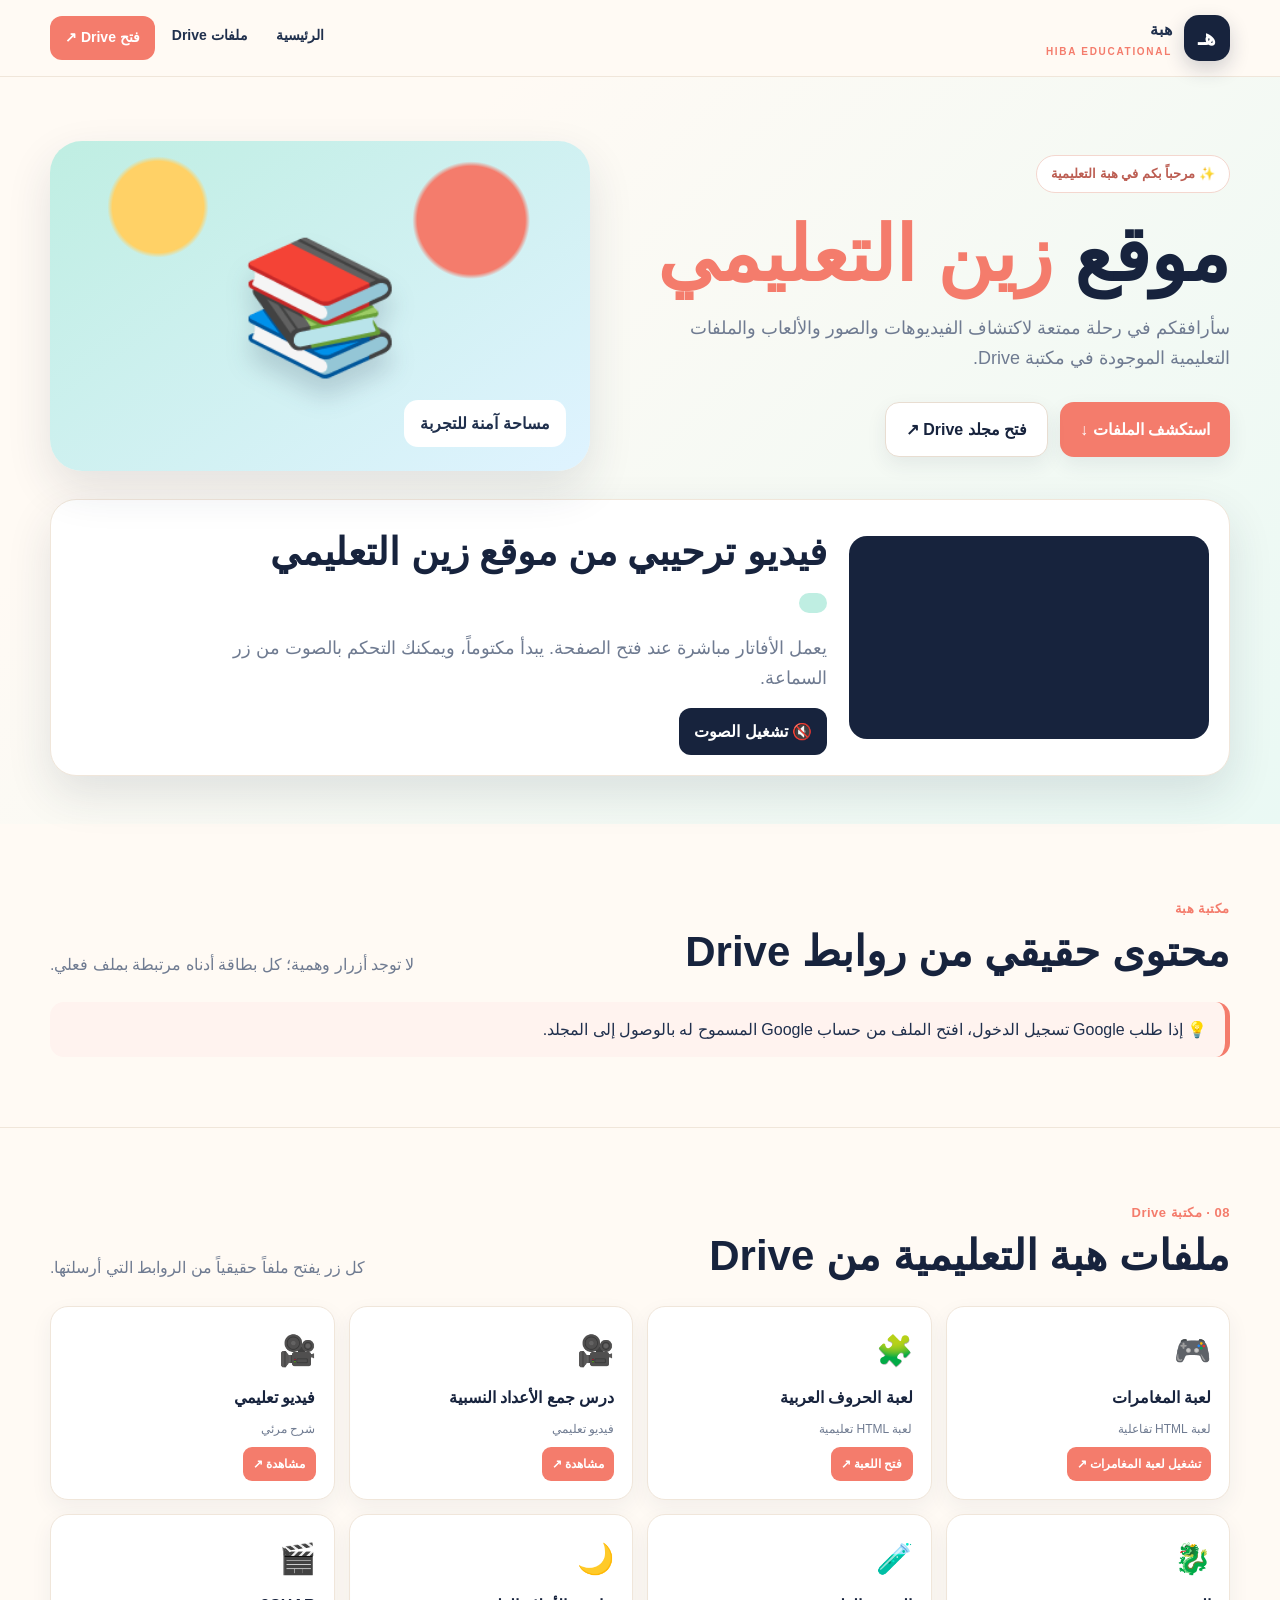
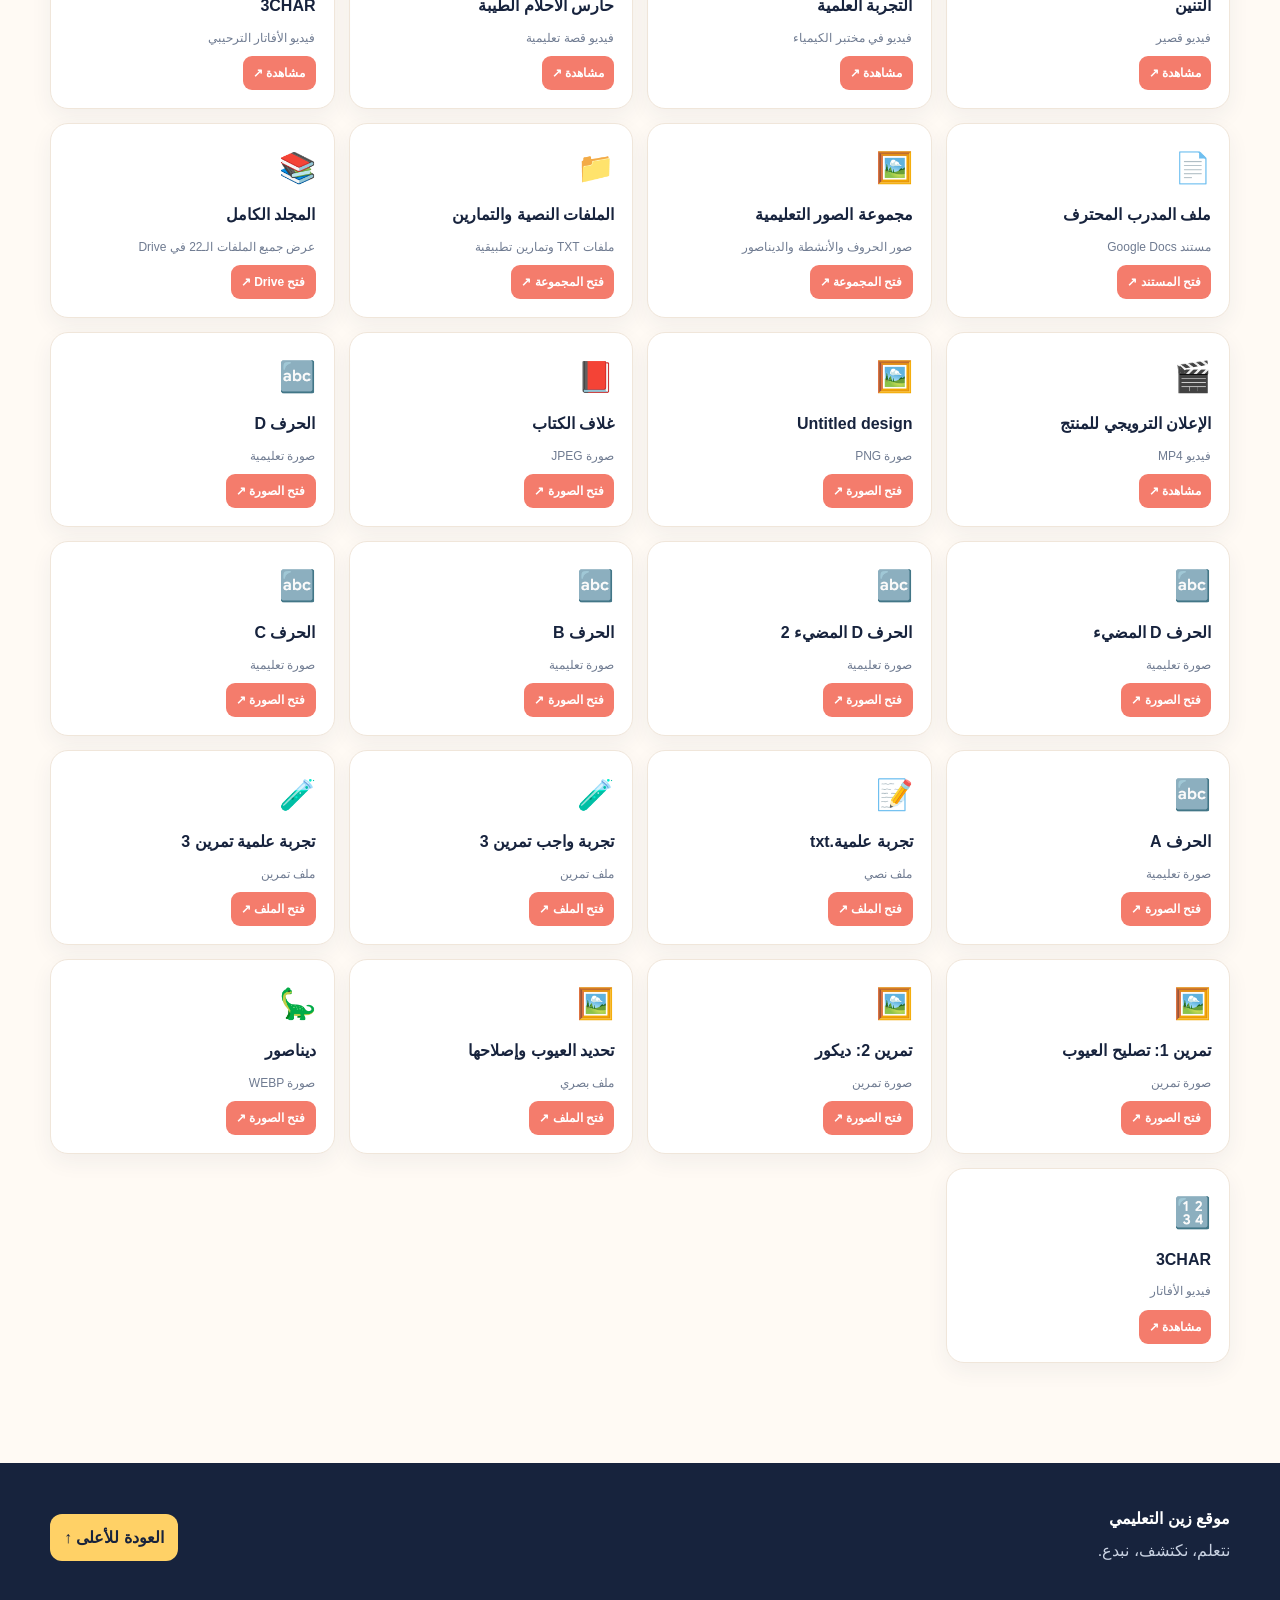
==== commit f3b095a1: "Use requested Zain avatar video and rename site" ====
--- a/index.html
+++ b/index.html
@@ -2,8 +2,8 @@
 <html lang="ar" dir="rtl">
 <head>
 <meta charset="UTF-8"><meta name="viewport" content="width=device-width, initial-scale=1.0">
-<meta name="description" content="هبة التعليمية — ملفات تعليمية وألعاب وفيديوهات من Google Drive">
-<meta name="theme-color" content="#17233d"><title>هبة التعليمية | زين من الصف الثالث</title>
+<meta name="description" content="موقع زين التعليمي — ملفات تعليمية وألعاب وفيديوهات">
+<meta name="theme-color" content="#17233d"><title>موقع زين التعليمي</title>
 <style>
     :root{--navy:#17233d;--ink:#20304d;--coral:#f47c6c;--yellow:#ffd166;--mint:#bfeee2;--sky:#dff3ff;--paper:#fffaf4;--white:#fff;--muted:#6f7b91;--shadow:0 18px 45px rgba(32,48,77,.12);--radius:24px}
     *{box-sizing:border-box}html{scroll-behavior:smooth}body{margin:0;font-family:Arial,sans-serif;color:var(--ink);background:var(--paper);line-height:1.7}a{color:inherit;text-decoration:none}button{font:inherit;cursor:pointer;border:0} .wrap{width:min(1180px,calc(100% - 32px));margin:auto}
@@ -27,12 +27,12 @@
 <body id="top">
 <header><div class="wrap nav"><a class="brand" href="#top"><span class="logo">هـ</span><span>هبة<small>HIBA EDUCATIONAL</small></span></a><nav class="navlinks" aria-label="التنقل الرئيسي"><a href="#top">الرئيسية</a><a href="#drive-library">ملفات Drive</a><a class="drive" href="https://drive.google.com/drive/folders/1HSTdppE7oS2dKGQvwHy7UIeCkkCGT5tS?usp=drive_link" target="_blank" rel="noopener">فتح Drive ↗</a></nav></div></header>
 <main>
-<section class="hero"><div class="wrap"><div class="hero-grid"><div><span class="eyebrow">✨ مرحباً بكم في هبة التعليمية</span><h1>أنا <span>زين</span><br>من الصف الثالث</h1><p>سأرافقكم في رحلة ممتعة لاكتشاف الفيديوهات والصور والألعاب والملفات التعليمية الموجودة في مكتبة Drive.</p><div class="actions"><a class="btn btn-primary" href="#drive-library">استكشف الملفات ↓</a><a class="btn btn-secondary" href="https://drive.google.com/drive/folders/1HSTdppE7oS2dKGQvwHy7UIeCkkCGT5tS?usp=drive_link" target="_blank" rel="noopener">فتح مجلد Drive ↗</a></div></div><div class="hero-art" aria-label="رسم تعليمي رمزي"></div></div>
-<div class="zain-panel" id="zain"><video class="zain-video" id="zainVideo" aria-label="فيديو أفاتار زين يقول: أنا زين من الصف الثالث" autoplay muted loop playsinline preload="metadata" poster="https://drive.google.com/thumbnail?id=1amo70HM_rXvCgVInnxL06lCSwBUfQHfX&sz=w800"><source src="https://drive.google.com/uc?export=download&id=1tqTrh61n79xmBIlaA7aCH8Hf9b8CahyO" type="video/mp4"></video><div class="zain-copy"><h2>زين يرحّب بكم 👋</h2><div class="zain-speech">🎙️ «أنا زين من الصف الثالث!»</div><p>يعمل الأفاتار مباشرة عند فتح الصفحة. يبدأ مكتوماً، ويمكنك التحكم بالصوت من زر السماعة.</p><button class="sound-button" id="soundToggle" type="button">🔇 تشغيل الصوت</button></div></div></div></section>
+<section class="hero"><div class="wrap"><div class="hero-grid"><div><span class="eyebrow">✨ مرحباً بكم في هبة التعليمية</span><h1>موقع <span>زين التعليمي</span></h1><p>سأرافقكم في رحلة ممتعة لاكتشاف الفيديوهات والصور والألعاب والملفات التعليمية الموجودة في مكتبة Drive.</p><div class="actions"><a class="btn btn-primary" href="#drive-library">استكشف الملفات ↓</a><a class="btn btn-secondary" href="https://drive.google.com/drive/folders/1HSTdppE7oS2dKGQvwHy7UIeCkkCGT5tS?usp=drive_link" target="_blank" rel="noopener">فتح مجلد Drive ↗</a></div></div><div class="hero-art" aria-label="رسم تعليمي رمزي"></div></div>
+<div class="zain-panel" id="zain"><video class="zain-video" id="zainVideo" aria-label="فيديو أفاتار من موقع زين التعليمي" autoplay muted loop playsinline preload="metadata" poster="https://drive.google.com/thumbnail?id=1amo70HM_rXvCgVInnxL06lCSwBUfQHfX&sz=w800"><source src="assets/zain-avatar.mp4" type="video/mp4"></video><div class="zain-copy"><h2>فيديو ترحيبي من موقع زين التعليمي</h2><div class="zain-speech"></div><p>يعمل الأفاتار مباشرة عند فتح الصفحة. يبدأ مكتوماً، ويمكنك التحكم بالصوت من زر السماعة.</p><button class="sound-button" id="soundToggle" type="button">🔇 تشغيل الصوت</button></div></div></div></section>
 <section class="section"><div class="wrap"><div class="section-head"><div><span class="section-kicker">مكتبة هبة</span><h2>محتوى حقيقي من روابط Drive</h2></div><p>لا توجد أزرار وهمية؛ كل بطاقة أدناه مرتبطة بملف فعلي.</p></div><div class="page-note">💡 إذا طلب Google تسجيل الدخول، افتح الملف من حساب Google المسموح له بالوصول إلى المجلد.</div></div></section>
 <section id="drive-library" class="section content-section"><div class="wrap"><div class="section-head"><div><span class="section-kicker">08 · مكتبة Drive</span><h2>ملفات هبة التعليمية من Drive</h2></div><p>كل زر يفتح ملفاً حقيقياً من الروابط التي أرسلتها.</p></div><div class="drive-grid"><article class="drive-card"><span class="file-icon">🎮</span><h3>لعبة المغامرات</h3><p>لعبة HTML تفاعلية</p><div class="drive-actions"><a class="primary" href="assets/bomber_master.html" target="_blank" rel="noopener">تشغيل لعبة المغامرات ↗</a></div></article><article class="drive-card"><span class="file-icon">🧩</span><h3>لعبة الحروف العربية</h3><p>لعبة HTML تعليمية</p><div class="drive-actions"><a class="primary" href="assets/arabic-letters-game.html" target="_blank" rel="noopener">فتح اللعبة ↗</a></div></article><article class="drive-card"><span class="file-icon">🎥</span><h3>درس جمع الأعداد النسبية</h3><p>فيديو تعليمي</p><div class="drive-actions"><a class="primary" href="https://drive.google.com/file/d/13BDojULtbUzPLb2QbDY5cnCH2IwRSuFj/view?usp=sharing" target="_blank" rel="noopener">مشاهدة ↗</a></div></article><article class="drive-card"><span class="file-icon">🎥</span><h3>فيديو تعليمي</h3><p>شرح مرئي</p><div class="drive-actions"><a class="primary" href="https://drive.google.com/file/d/1wyW7YSMFcRIfvbXzxL-SlFqBRrfG4XIg/view?usp=sharing" target="_blank" rel="noopener">مشاهدة ↗</a></div></article><article class="drive-card"><span class="file-icon">🐉</span><h3>التنين</h3><p>فيديو قصير</p><div class="drive-actions"><a class="primary" href="https://drive.google.com/file/d/15m5Ftv9GpG3w56VvEZeqSuUpoUE0tx4e/view?usp=sharing" target="_blank" rel="noopener">مشاهدة ↗</a></div></article><article class="drive-card"><span class="file-icon">🧪</span><h3>التجربة العلمية</h3><p>فيديو في مختبر الكيمياء</p><div class="drive-actions"><a class="primary" href="https://drive.google.com/file/d/1X9n3gRVZ4b6_CKzGxQgO5V77sUbeSPrE/view?usp=sharing" target="_blank" rel="noopener">مشاهدة ↗</a></div></article><article class="drive-card"><span class="file-icon">🌙</span><h3>حارس الأحلام الطيبة</h3><p>فيديو قصة تعليمية</p><div class="drive-actions"><a class="primary" href="https://drive.google.com/file/d/1TLcGcppsFjBDN6A87R9D20KhHaafeKHZ/view?usp=sharing" target="_blank" rel="noopener">مشاهدة ↗</a></div></article><article class="drive-card"><span class="file-icon">🎬</span><h3>3CHAR</h3><p>فيديو الأفاتار الترحيبي</p><div class="drive-actions"><a class="primary" href="https://drive.google.com/file/d/1tqTrh61n79xmBIlaA7aCH8Hf9b8CahyO/view?usp=sharing" target="_blank" rel="noopener">مشاهدة ↗</a></div></article><article class="drive-card"><span class="file-icon">📄</span><h3>ملف المدرب المحترف</h3><p>مستند Google Docs</p><div class="drive-actions"><a class="primary" href="https://docs.google.com/document/d/1Aft4EmkJlTz-03x9PsygVBVl2J--fOpW9RZW_kalkXE/edit?usp=drivesdk" target="_blank" rel="noopener">فتح المستند ↗</a></div></article><article class="drive-card"><span class="file-icon">🖼️</span><h3>مجموعة الصور التعليمية</h3><p>صور الحروف والأنشطة والديناصور</p><div class="drive-actions"><a class="primary" href="https://drive.google.com/drive/folders/1HSTdppE7oS2dKGQvwHy7UIeCkkCGT5tS?usp=drive_link" target="_blank" rel="noopener">فتح المجموعة ↗</a></div></article><article class="drive-card"><span class="file-icon">📁</span><h3>الملفات النصية والتمارين</h3><p>ملفات TXT وتمارين تطبيقية</p><div class="drive-actions"><a class="primary" href="https://drive.google.com/drive/folders/1HSTdppE7oS2dKGQvwHy7UIeCkkCGT5tS?usp=drive_link" target="_blank" rel="noopener">فتح المجموعة ↗</a></div></article><article class="drive-card"><span class="file-icon">📚</span><h3>المجلد الكامل</h3><p>عرض جميع الملفات الـ22 في Drive</p><div class="drive-actions"><a class="primary" href="https://drive.google.com/drive/folders/1HSTdppE7oS2dKGQvwHy7UIeCkkCGT5tS?usp=drive_link" target="_blank" rel="noopener">فتح Drive ↗</a></div></article><article class="drive-card"><span class="file-icon">🎬</span><h3>الإعلان الترويجي للمنتج</h3><p>فيديو MP4</p><div class="drive-actions"><a class="primary" href="https://drive.google.com/file/d/1W0jt1JGDa-_pKtzyj0kVNTYtEyLzn-BD/view?usp=sharing" target="_blank" rel="noopener">مشاهدة ↗</a></div></article><article class="drive-card"><span class="file-icon">🖼️</span><h3>Untitled design</h3><p>صورة PNG</p><div class="drive-actions"><a class="primary" href="https://drive.google.com/file/d/1amo70HM_rXvCgVInnxL06lCSwBUfQHfX/view?usp=sharing" target="_blank" rel="noopener">فتح الصورة ↗</a></div></article><article class="drive-card"><span class="file-icon">📕</span><h3>غلاف الكتاب</h3><p>صورة JPEG</p><div class="drive-actions"><a class="primary" href="https://drive.google.com/file/d/1UjkwsiQBrbswr7NDjcZhJVSdBRHQxexi/view?usp=sharing" target="_blank" rel="noopener">فتح الصورة ↗</a></div></article><article class="drive-card"><span class="file-icon">🔤</span><h3>الحرف D</h3><p>صورة تعليمية</p><div class="drive-actions"><a class="primary" href="https://drive.google.com/file/d/10jsGC-Sq6pwSZRXHwsC423ErWNiUVUwA/view?usp=sharing" target="_blank" rel="noopener">فتح الصورة ↗</a></div></article><article class="drive-card"><span class="file-icon">🔤</span><h3>الحرف D المضيء</h3><p>صورة تعليمية</p><div class="drive-actions"><a class="primary" href="https://drive.google.com/file/d/1h2NcsvxfkYwRMSlFMtbd1On4fnZvYzCM/view?usp=sharing" target="_blank" rel="noopener">فتح الصورة ↗</a></div></article><article class="drive-card"><span class="file-icon">🔤</span><h3>الحرف D المضيء 2</h3><p>صورة تعليمية</p><div class="drive-actions"><a class="primary" href="https://drive.google.com/file/d/1T4nSDdkvOv9nAbtw4t2wxhsmMgglDk1g/view?usp=sharing" target="_blank" rel="noopener">فتح الصورة ↗</a></div></article><article class="drive-card"><span class="file-icon">🔤</span><h3>الحرف B</h3><p>صورة تعليمية</p><div class="drive-actions"><a class="primary" href="https://drive.google.com/file/d/1Cl3eS8NojfR4j004TbS850BSo9R_BfMj/view?usp=sharing" target="_blank" rel="noopener">فتح الصورة ↗</a></div></article><article class="drive-card"><span class="file-icon">🔤</span><h3>الحرف C</h3><p>صورة تعليمية</p><div class="drive-actions"><a class="primary" href="https://drive.google.com/file/d/1itc8ryQsqd_5EddUBPos-dTkFxmhAhDf/view?usp=sharing" target="_blank" rel="noopener">فتح الصورة ↗</a></div></article><article class="drive-card"><span class="file-icon">🔤</span><h3>الحرف A</h3><p>صورة تعليمية</p><div class="drive-actions"><a class="primary" href="https://drive.google.com/file/d/1By_VhKRJCAFL-W7BYyvk_kgHkZWEFT75/view?usp=sharing" target="_blank" rel="noopener">فتح الصورة ↗</a></div></article><article class="drive-card"><span class="file-icon">📝</span><h3>تجربة علمية.txt</h3><p>ملف نصي</p><div class="drive-actions"><a class="primary" href="https://drive.google.com/file/d/1uyvj8KzJZdZ3JmIEUVuqshuoNf27KTKA/view?usp=sharing" target="_blank" rel="noopener">فتح الملف ↗</a></div></article><article class="drive-card"><span class="file-icon">🧪</span><h3>تجربة واجب تمرين 3</h3><p>ملف تمرين</p><div class="drive-actions"><a class="primary" href="https://drive.google.com/file/d/1O1hpw4kda-KhaRtv08HNpCevLNyG8yZN/view?usp=sharing" target="_blank" rel="noopener">فتح الملف ↗</a></div></article><article class="drive-card"><span class="file-icon">🧪</span><h3>تجربة علمية تمرين 3</h3><p>ملف تمرين</p><div class="drive-actions"><a class="primary" href="https://drive.google.com/file/d/1JMM_UVA_7HpRcyJkqtaxxG7OjKqA7V34/view?usp=sharing" target="_blank" rel="noopener">فتح الملف ↗</a></div></article><article class="drive-card"><span class="file-icon">🖼️</span><h3>تمرين 1: تصليح العيوب</h3><p>صورة تمرين</p><div class="drive-actions"><a class="primary" href="https://drive.google.com/file/d/1fsZpUvUoMzgQkD52dVgzJWS-3yQO5-XW/view?usp=sharing" target="_blank" rel="noopener">فتح الصورة ↗</a></div></article><article class="drive-card"><span class="file-icon">🖼️</span><h3>تمرين 2: ديكور</h3><p>صورة تمرين</p><div class="drive-actions"><a class="primary" href="https://drive.google.com/file/d/1BPxl7nKbomnBp_ZEdaLri-r4zrx0nreu/view?usp=sharing" target="_blank" rel="noopener">فتح الصورة ↗</a></div></article><article class="drive-card"><span class="file-icon">🖼️</span><h3>تحديد العيوب وإصلاحها</h3><p>ملف بصري</p><div class="drive-actions"><a class="primary" href="https://drive.google.com/file/d/1189KxR4GDxoJVhFC8SGNfTXsJlNwhn7O/view?usp=sharing" target="_blank" rel="noopener">فتح الملف ↗</a></div></article><article class="drive-card"><span class="file-icon">🦕</span><h3>ديناصور</h3><p>صورة WEBP</p><div class="drive-actions"><a class="primary" href="https://drive.google.com/file/d/1eEtrrTDSpmOEUCp4QSmGjfwkH_QJVxx_/view?usp=sharing" target="_blank" rel="noopener">فتح الصورة ↗</a></div></article><article class="drive-card"><span class="file-icon">🔢</span><h3>3CHAR</h3><p>فيديو الأفاتار</p><div class="drive-actions"><a class="primary" href="https://drive.google.com/file/d/1tqTrh61n79xmBIlaA7aCH8Hf9b8CahyO/view?usp=sharing" target="_blank" rel="noopener">مشاهدة ↗</a></div></article></div></div></section>
 </main>
-<footer><div class="wrap footer-grid"><div><b>هبة | زين من الصف الثالث</b><p>نتعلم، نكتشف، نبدع.</p></div><a class="top" href="#top">العودة للأعلى ↑</a></div></footer>
+<footer><div class="wrap footer-grid"><div><b>موقع زين التعليمي</b><p>نتعلم، نكتشف، نبدع.</p></div><a class="top" href="#top">العودة للأعلى ↑</a></div></footer>
 <script>
 const video=document.getElementById('zainVideo'), sound=document.getElementById('soundToggle');
 video.play().catch(()=>{});
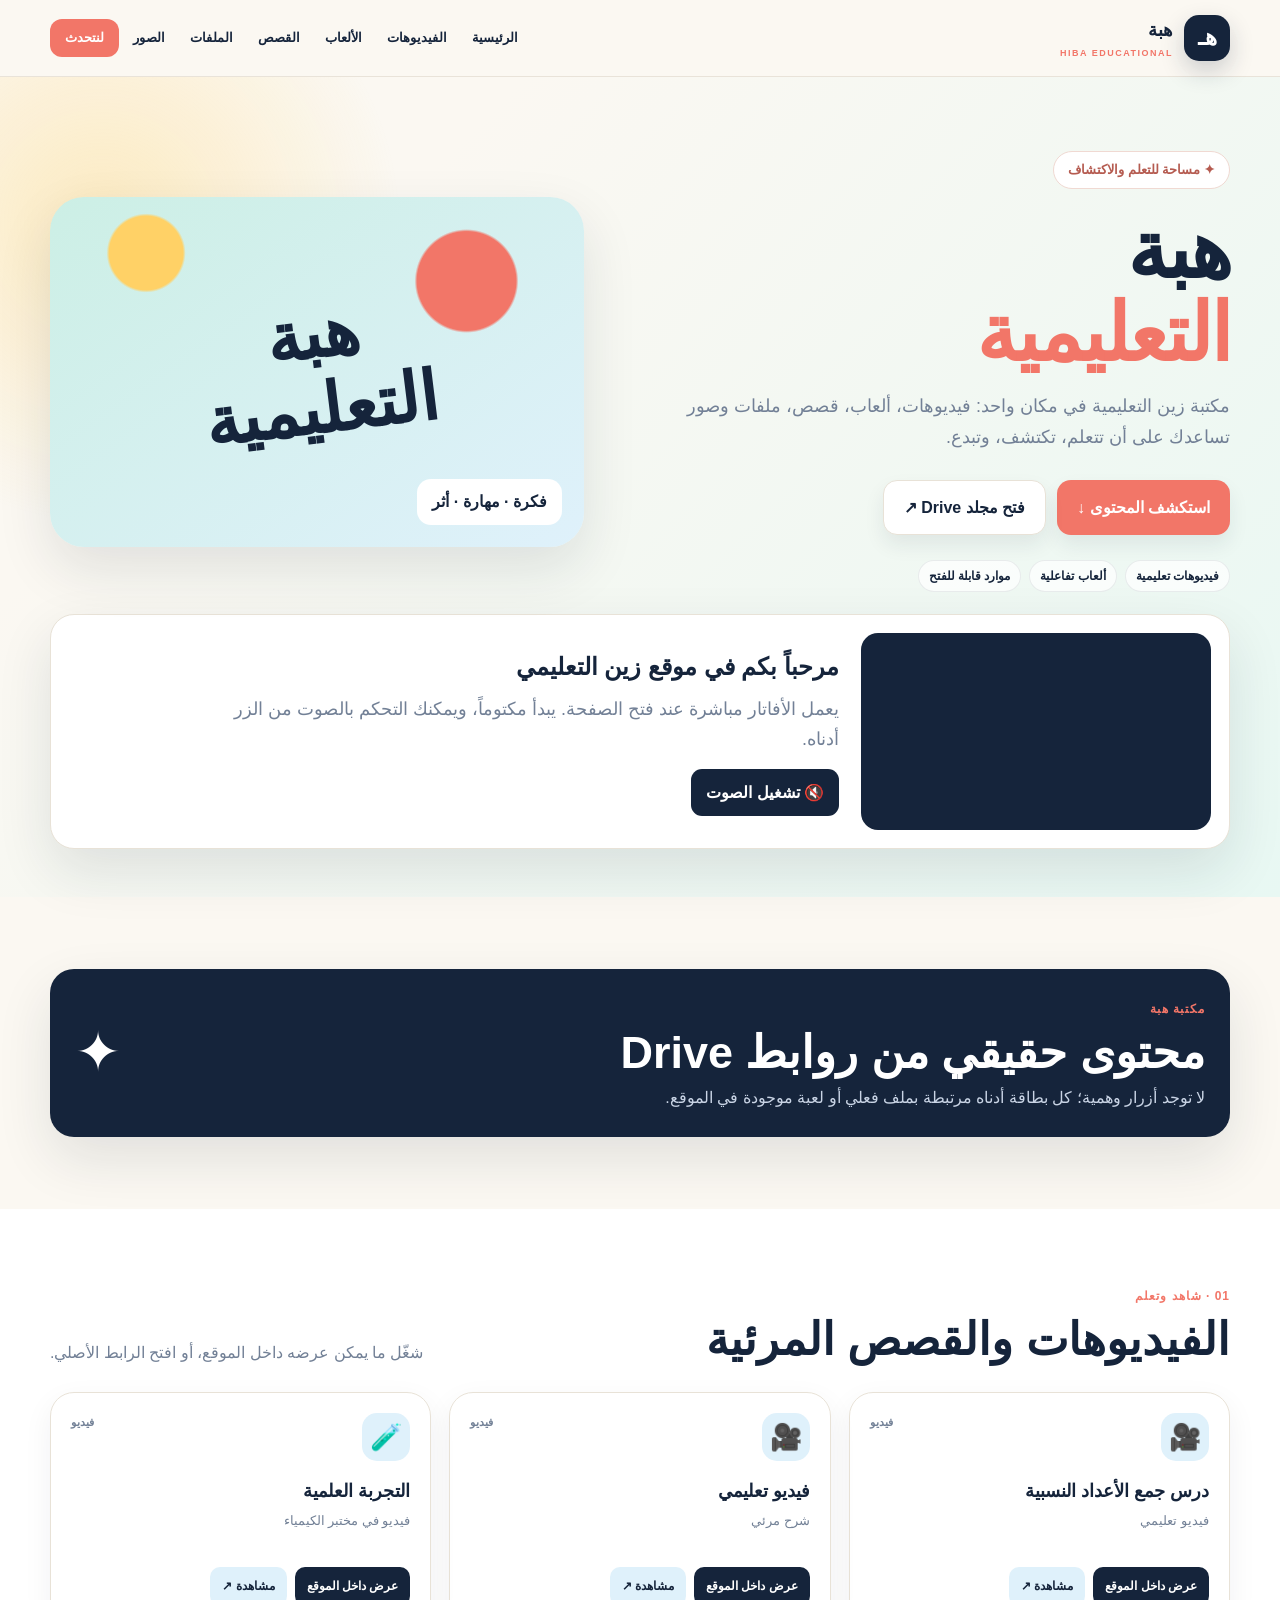
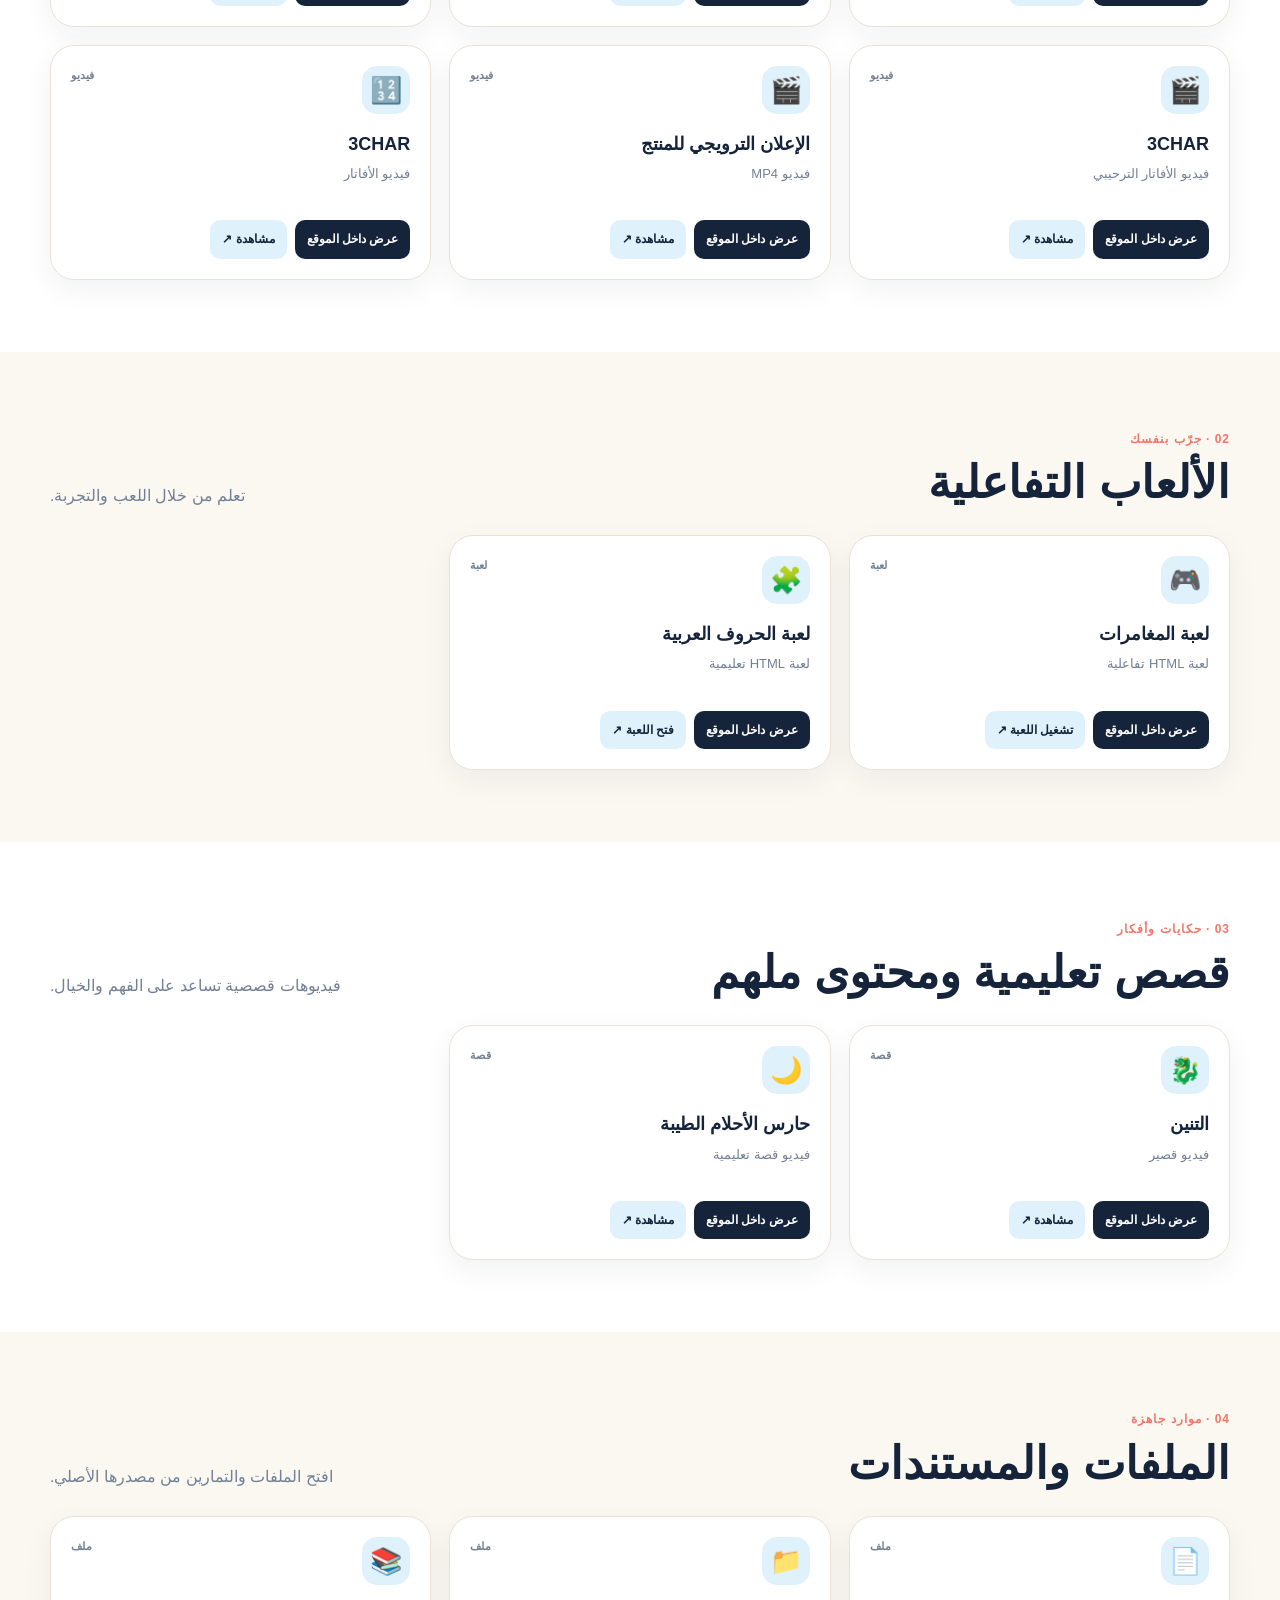
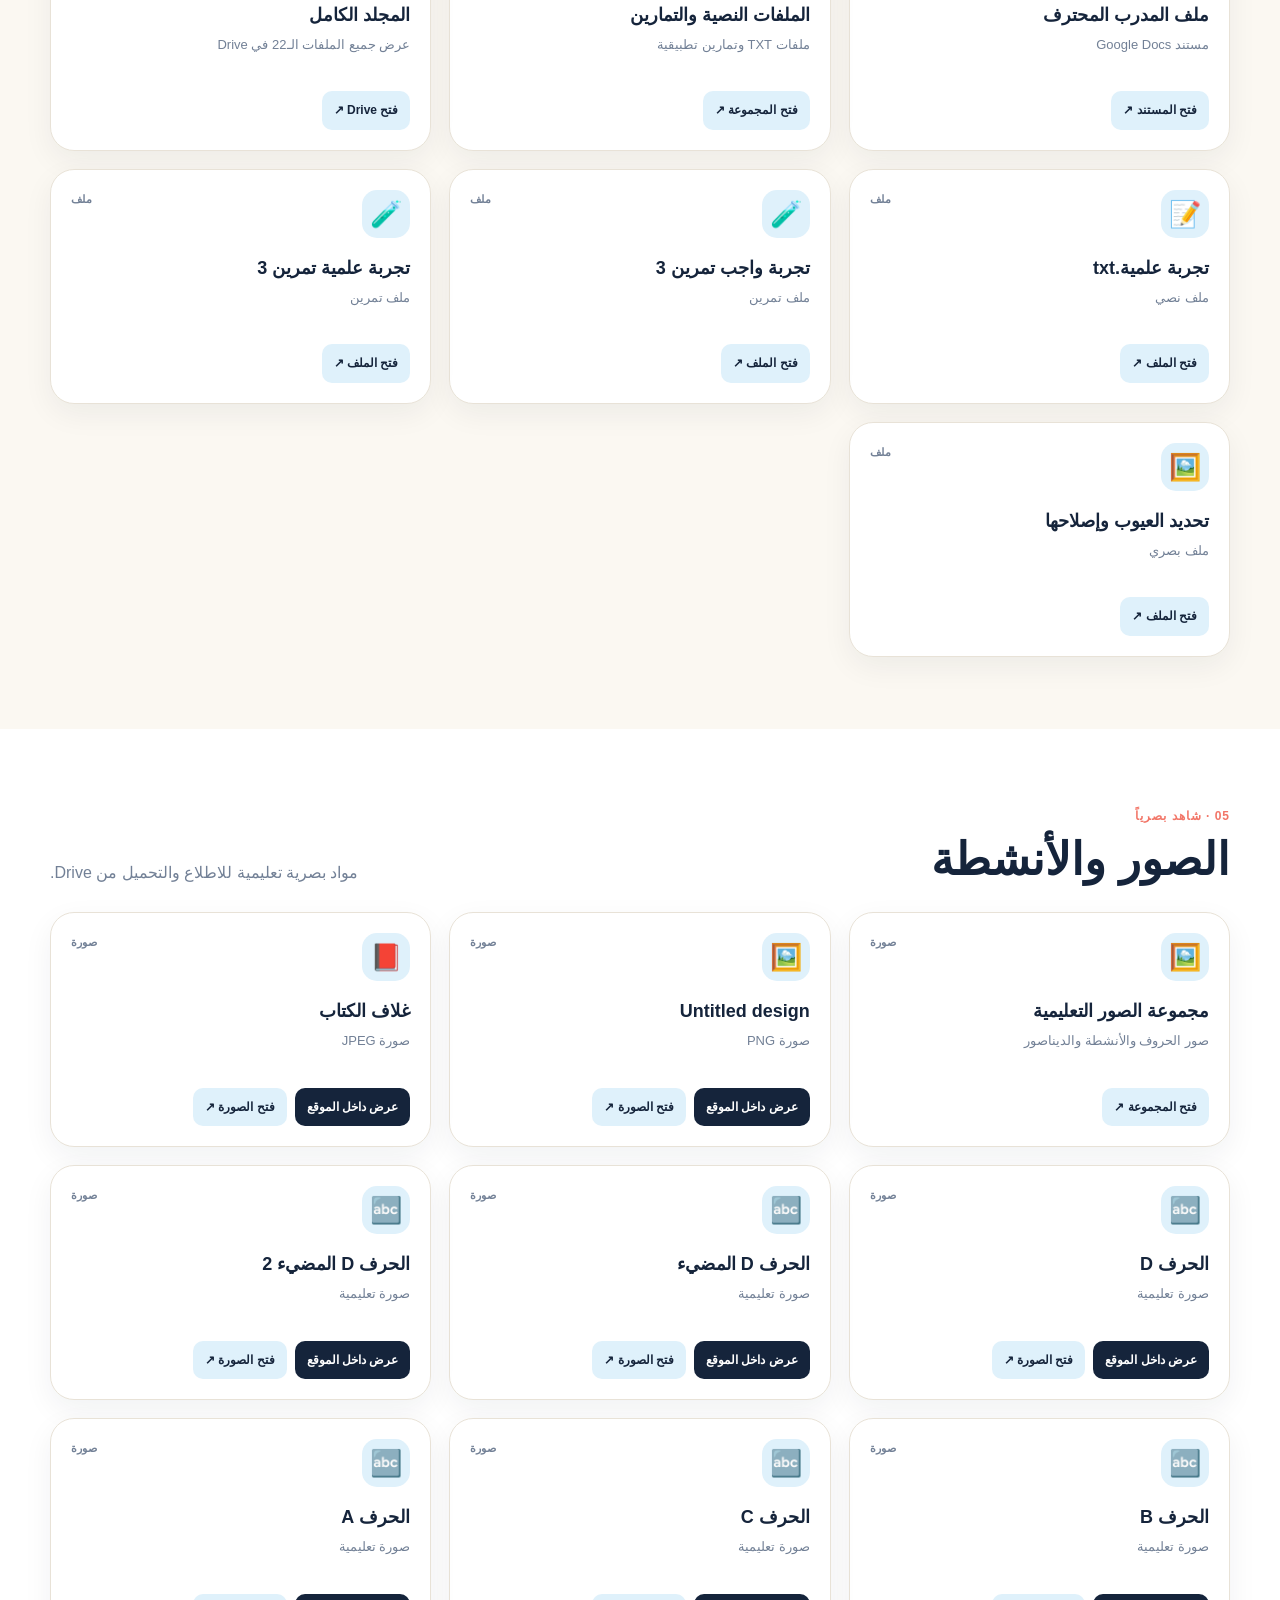
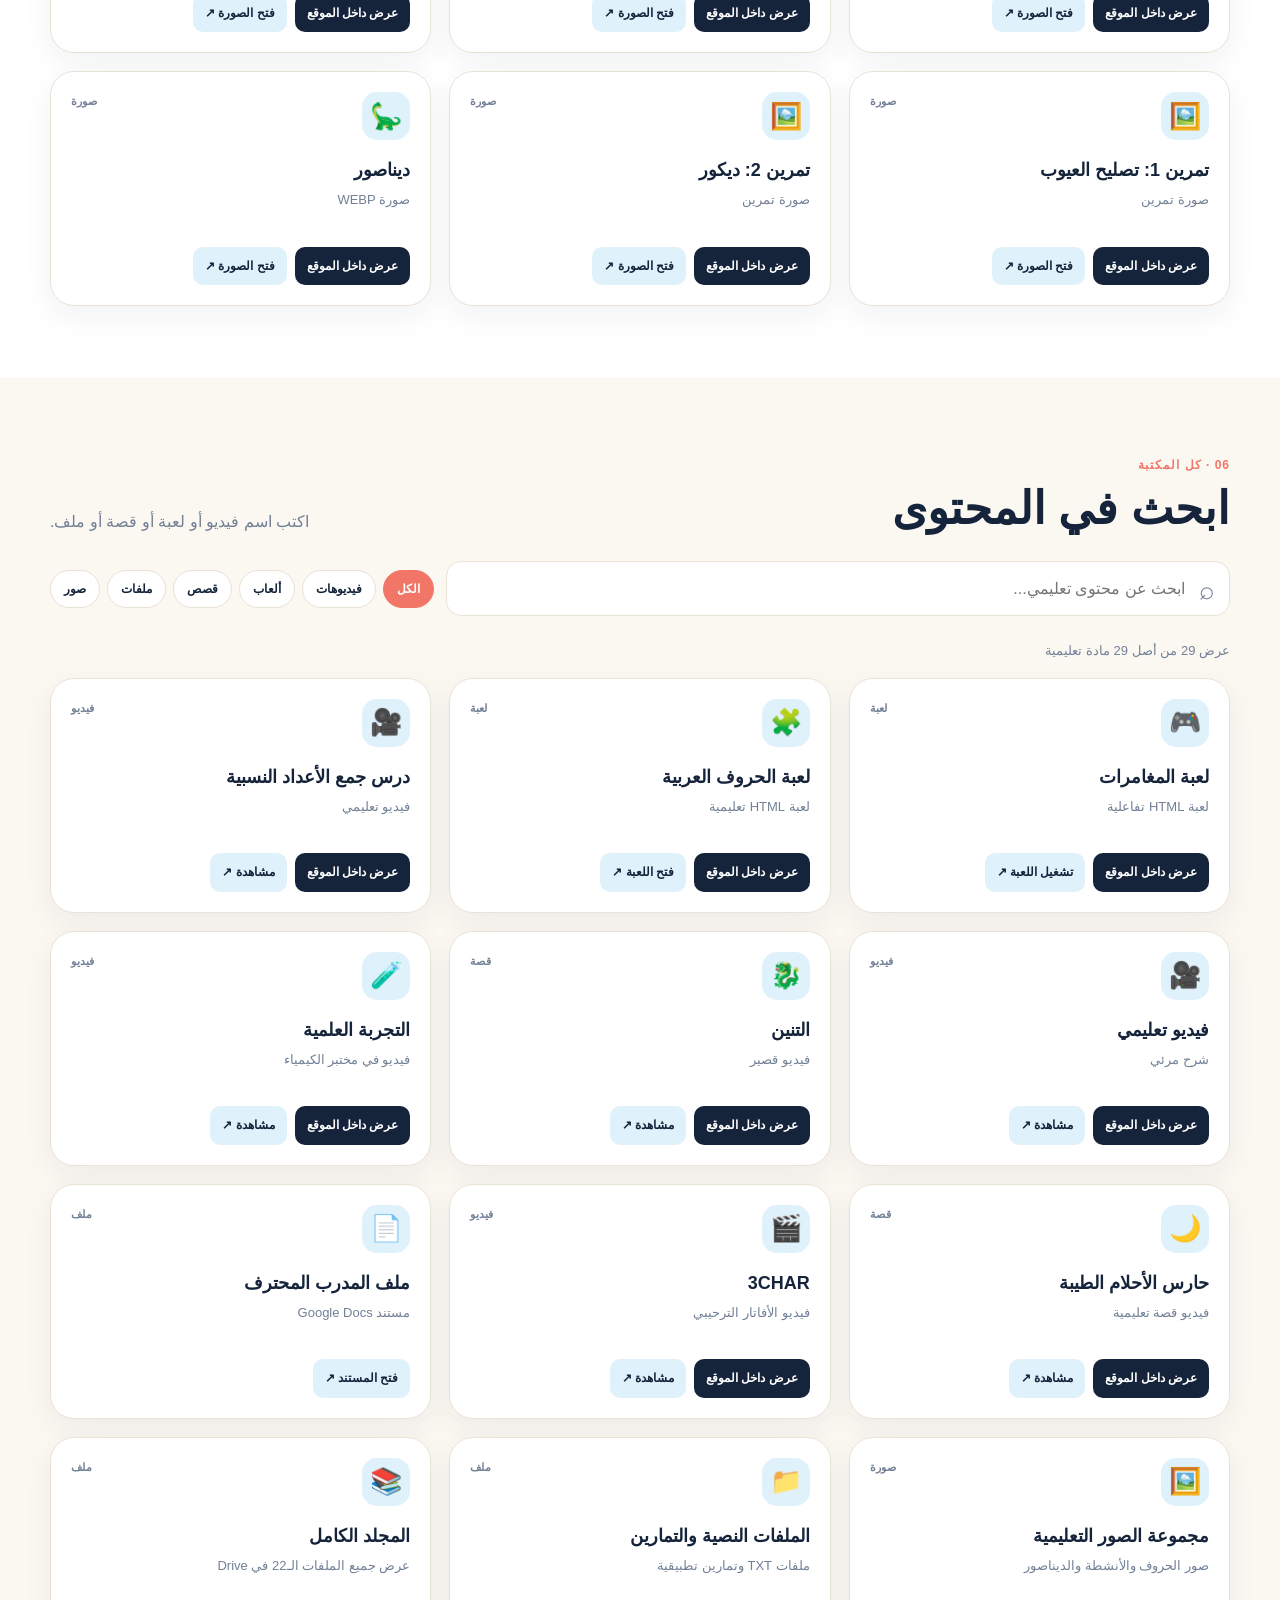
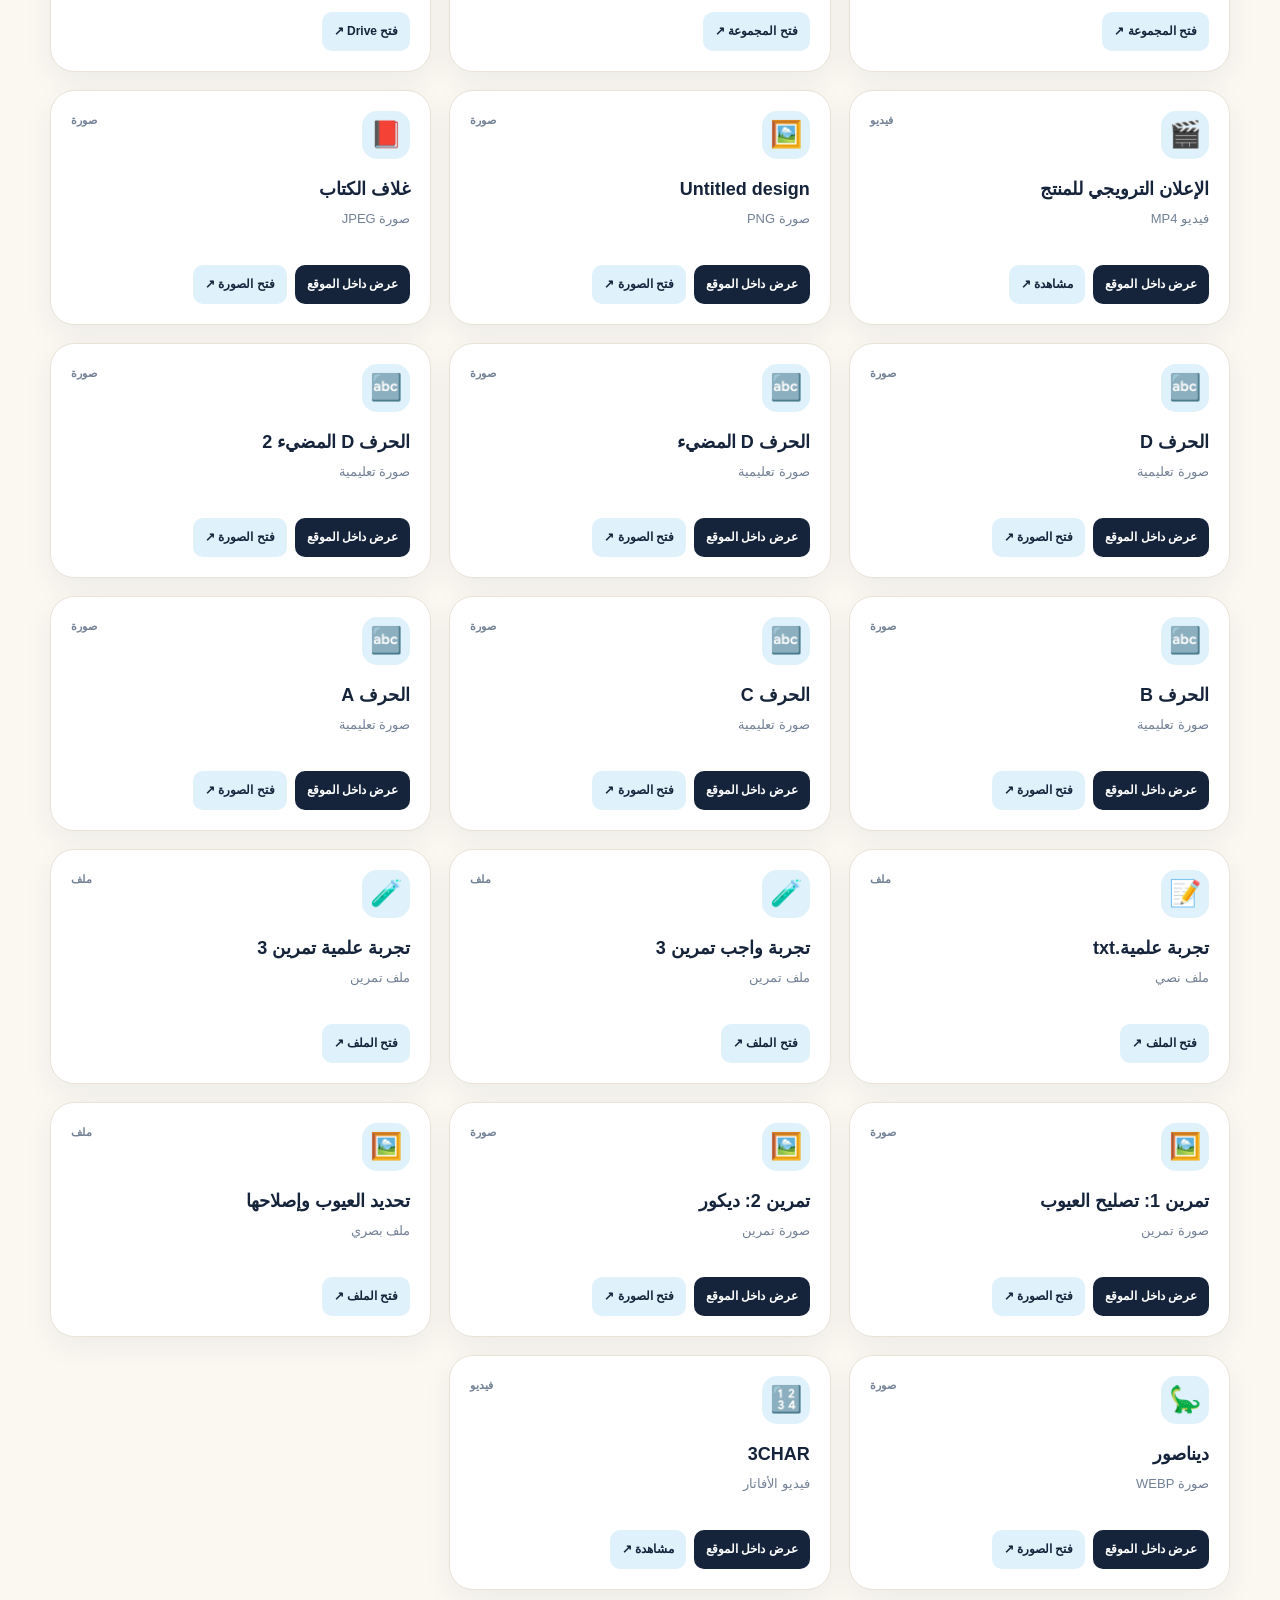
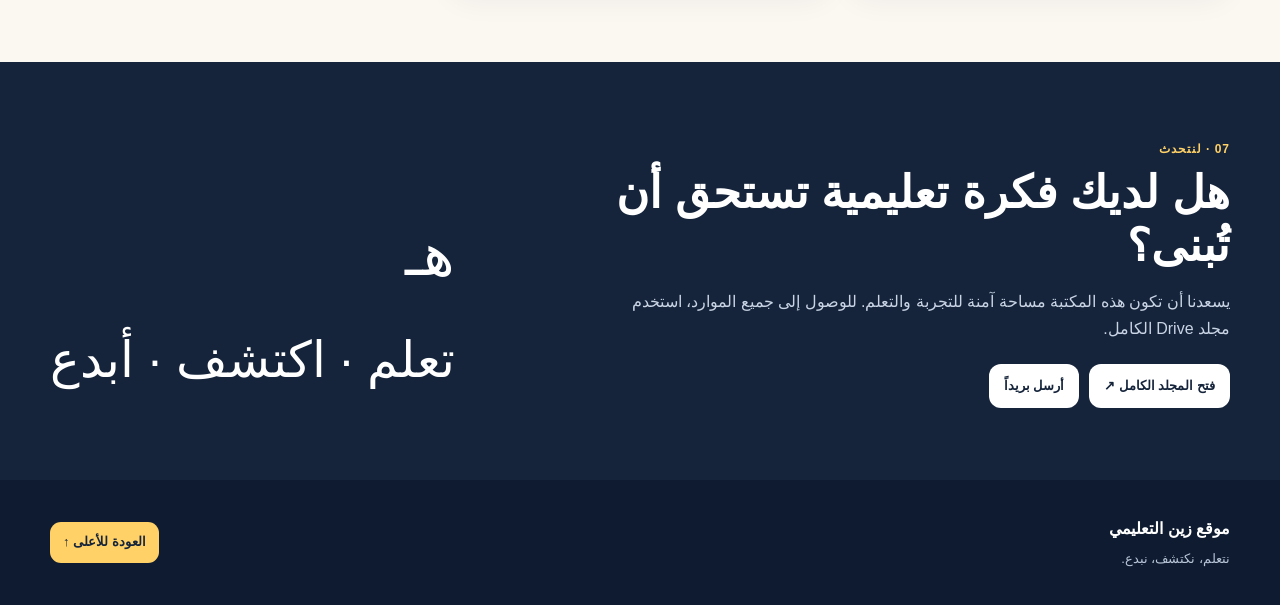
==== commit cdececa0: "Redesign educational library with interactive content" ====
--- a/index.html
+++ b/index.html
@@ -1,41 +1,81 @@
 <!doctype html>
 <html lang="ar" dir="rtl">
 <head>
-<meta charset="UTF-8"><meta name="viewport" content="width=device-width, initial-scale=1.0">
-<meta name="description" content="موقع زين التعليمي — ملفات تعليمية وألعاب وفيديوهات">
-<meta name="theme-color" content="#17233d"><title>موقع زين التعليمي</title>
+<meta charset="UTF-8">
+<meta name="viewport" content="width=device-width, initial-scale=1.0">
+<meta name="description" content="هبة التعليمية — مكتبة تفاعلية من الفيديوهات والألعاب والقصص والملفات والصور التعليمية.">
+<meta name="theme-color" content="#15243b">
+<title>هبة التعليمية | مكتبة زين التعليمية</title>
 <style>
-    :root{--navy:#17233d;--ink:#20304d;--coral:#f47c6c;--yellow:#ffd166;--mint:#bfeee2;--sky:#dff3ff;--paper:#fffaf4;--white:#fff;--muted:#6f7b91;--shadow:0 18px 45px rgba(32,48,77,.12);--radius:24px}
-    *{box-sizing:border-box}html{scroll-behavior:smooth}body{margin:0;font-family:Arial,sans-serif;color:var(--ink);background:var(--paper);line-height:1.7}a{color:inherit;text-decoration:none}button{font:inherit;cursor:pointer;border:0} .wrap{width:min(1180px,calc(100% - 32px));margin:auto}
-    header{position:sticky;top:0;z-index:20;background:rgba(255,250,244,.94);backdrop-filter:blur(14px);border-bottom:1px solid #f0e6da}.nav{height:76px;display:flex;align-items:center;justify-content:space-between;gap:20px}.brand{display:flex;align-items:center;gap:12px;font-weight:900}.logo{display:grid;place-items:center;width:46px;height:46px;border-radius:15px;background:var(--navy);color:#fff;font-size:22px;box-shadow:0 8px 20px rgba(23,35,61,.2)}.brand small{display:block;color:var(--coral);font-size:10px;letter-spacing:1.7px}.navlinks{display:flex;gap:6px;flex-wrap:wrap}.navlinks a{padding:8px 11px;border-radius:12px;font-weight:700;font-size:14px}.navlinks a:hover{background:var(--mint)}.drive{background:var(--coral);color:#fff!important;padding:10px 15px!important}
-    .hero{padding:64px 0 48px;background:linear-gradient(135deg,#fffaf4 25%,#eaf9f4 100%)}.hero-grid{display:grid;grid-template-columns:1.05fr .95fr;align-items:center;gap:44px}.eyebrow{display:inline-flex;gap:8px;align-items:center;color:#bc5d52;background:#fff;border:1px solid #f4d7cf;padding:7px 14px;border-radius:999px;font-size:13px;font-weight:700}.hero h1{font-size:clamp(42px,6vw,76px);line-height:1.05;margin:22px 0 16px;color:var(--navy)}.hero h1 span{color:var(--coral)}.hero p{color:var(--muted);font-size:18px;max-width:600px}.actions{display:flex;gap:12px;flex-wrap:wrap;margin-top:28px}.btn{display:inline-flex;align-items:center;justify-content:center;gap:9px;padding:13px 20px;border-radius:14px;font-weight:800;transition:.18s ease;box-shadow:0 8px 20px rgba(32,48,77,.08)}.btn:hover{transform:translateY(-2px)}.btn:active{transform:scale(.97)}.btn-primary{background:var(--coral);color:#fff}.btn-secondary{background:#fff;color:var(--navy);border:1px solid #e8ddd1}.hero-art{min-height:330px;border-radius:32px;background:radial-gradient(circle at 20% 20%,#ffd166 0 9%,transparent 10%),radial-gradient(circle at 78% 24%,#f47c6c 0 11%,transparent 12%),linear-gradient(145deg,#bfeee2,#dff3ff);position:relative;overflow:hidden;box-shadow:var(--shadow)}.hero-art:after{content:'📚';position:absolute;font-size:130px;inset:0;display:grid;place-items:center;filter:drop-shadow(0 18px 12px rgba(32,48,77,.18))}.hero-art:before{content:'مساحة آمنة للتجربة';position:absolute;bottom:24px;right:24px;background:#fff;padding:10px 16px;border-radius:14px;font-weight:800;z-index:1}
-    .section{padding:70px 0;scroll-margin-top:86px}.section-head{display:flex;justify-content:space-between;align-items:end;gap:20px;margin-bottom:24px}.section-kicker{color:var(--coral);font-size:13px;font-weight:900;letter-spacing:.5px}.section h2{font-size:clamp(28px,4vw,42px);margin:6px 0 0;color:var(--navy);line-height:1.2}.section-head p{margin:0;color:var(--muted)}
-    .quick-grid{display:grid;grid-template-columns:repeat(6,1fr);gap:12px}.quick{background:#fff;border:1px solid #f0e6da;border-radius:18px;padding:18px 12px;text-align:center;box-shadow:0 8px 22px rgba(32,48,77,.05);transition:.2s}.quick:hover{transform:translateY(-4px);border-color:var(--coral)}.quick .icon{font-size:28px;display:block}.quick b{display:block;margin-top:5px}.quick span{font-size:12px;color:var(--muted)}
-    .content-section{border-top:1px solid #f0e6da}.section-button{display:inline-flex;align-items:center;gap:10px;background:var(--navy);color:#fff;padding:14px 21px;border-radius:15px;font-weight:900;margin-bottom:22px;box-shadow:0 9px 20px rgba(23,35,61,.15)}.section-button:hover{background:#26395f}.cards{display:grid;grid-template-columns:repeat(3,1fr);gap:18px}.card{background:#fff;border:1px solid #f0e6da;border-radius:var(--radius);padding:22px;box-shadow:var(--shadow);display:flex;flex-direction:column;min-height:205px}.card .card-icon{font-size:34px}.card h3{margin:10px 0 5px;color:var(--navy)}.card p{margin:0;color:var(--muted);font-size:14px}.card-footer{display:flex;justify-content:space-between;align-items:center;gap:10px;margin-top:auto;padding-top:18px}.mini-btn{background:var(--sky);color:var(--navy);border-radius:11px;padding:8px 12px;font-weight:800;font-size:13px}.mini-btn:hover{background:var(--mint)}
-    .video-card{overflow:hidden;padding:0}.thumb{height:138px;display:grid;place-items:center;background:linear-gradient(135deg,#17233d,#395b91);font-size:50px}.video-card .inside{padding:18px}.filters{display:flex;gap:8px;flex-wrap:wrap;margin-bottom:22px}.filter{background:#fff;color:var(--navy);border:1px solid #e8ddd1;padding:8px 14px;border-radius:999px;font-weight:800;font-size:13px}.filter.active,.filter:hover{background:var(--coral);color:#fff;border-color:var(--coral)}.hidden{display:none!important}
-    .feature{display:grid;grid-template-columns:1fr 1fr;gap:18px}.feature .card{min-height:160px}.notice{padding:16px 18px;background:linear-gradient(90deg,#fff3cd,#fff);border-right:5px solid var(--yellow);border-radius:14px;margin-top:20px;color:#6f5a2e}
-    footer{background:var(--navy);color:#fff;padding:42px 0;margin-top:30px}.footer-grid{display:flex;justify-content:space-between;gap:24px;align-items:center}.footer-grid p{color:#c9d2e2;margin:5px 0}.top{background:var(--yellow);color:var(--navy);padding:10px 14px;border-radius:12px;font-weight:900}
-
-    .avatar-panel{margin-top:28px;background:#fff;border:1px solid #f0e6da;border-radius:24px;padding:18px;box-shadow:var(--shadow);display:flex;gap:18px;align-items:center}.avatar-video{width:min(300px,100%);aspect-ratio:16/9;object-fit:cover;border-radius:16px;background:var(--navy)}.avatar-copy{flex:1}.avatar-copy h3{margin:0 0 6px;color:var(--navy)}.avatar-copy p{margin:0 0 12px;color:var(--muted);font-size:14px}.drive-grid{display:grid;grid-template-columns:repeat(4,1fr);gap:14px}.drive-card{background:#fff;border:1px solid #f0e6da;border-radius:18px;padding:18px;box-shadow:0 8px 22px rgba(32,48,77,.06);display:flex;flex-direction:column;gap:8px}.drive-card .file-icon{font-size:30px}.drive-card h3{margin:0;color:var(--navy);font-size:16px}.drive-card p{margin:0;color:var(--muted);font-size:12px}.drive-card .card-footer{margin-top:auto;padding-top:10px}.drive-actions{display:flex;gap:7px;flex-wrap:wrap}.drive-actions a{font-size:12px;padding:7px 10px;border-radius:9px;background:var(--sky);font-weight:800}.drive-actions a.primary{background:var(--coral);color:#fff}@media(max-width:900px){.drive-grid{grid-template-columns:repeat(2,1fr)}.avatar-panel{align-items:stretch}.avatar-video{width:42%}}@media(max-width:600px){.drive-grid{grid-template-columns:1fr}.avatar-panel{display:block}.avatar-video{width:100%;margin-bottom:12px}}
-    #toast{position:fixed;bottom:22px;left:22px;background:var(--navy);color:#fff;padding:13px 18px;border-radius:13px;box-shadow:var(--shadow);transform:translateY(120px);transition:.25s;z-index:50;font-weight:700}#toast.show{transform:translateY(0)}
-    @media(max-width:900px){.hero-grid{grid-template-columns:1fr}.quick-grid{grid-template-columns:repeat(3,1fr)}.cards{grid-template-columns:repeat(2,1fr)}.nav{height:auto;padding:12px 0;align-items:flex-start}.navlinks{justify-content:flex-end}.navlinks a{font-size:12px;padding:6px 8px}.drive{display:none}}
-    @media(max-width:600px){.wrap{width:min(100% - 22px,1180px)}.hero{padding-top:38px}.hero-art{min-height:220px}.quick-grid,.cards,.feature{grid-template-columns:1fr}.section{padding:48px 0}.section-head,.footer-grid{display:block}.section-head p{margin-top:10px}.brand small{display:none}.navlinks{gap:2px}.navlinks a:nth-child(n+6){display:none}.hero h1{font-size:48px}.btn{width:100%}}
-
-    .zain-panel{display:flex;align-items:center;gap:22px;margin-top:28px;padding:20px;background:#fff;border:1px solid #f0e6da;border-radius:26px;box-shadow:var(--shadow)}.zain-video{width:min(360px,100%);aspect-ratio:16/9;object-fit:cover;border-radius:18px;background:var(--navy)}.zain-copy{flex:1}.zain-copy h2{margin:0 0 8px;color:var(--navy);font-size:clamp(24px,4vw,38px)}.zain-speech{display:inline-block;margin:0 0 12px;padding:10px 14px;background:var(--mint);border-radius:14px;color:var(--navy);font-weight:900}.zain-copy p{margin:0 0 14px;color:var(--muted)}.sound-button{display:inline-flex;align-items:center;gap:8px;border:0;border-radius:12px;padding:10px 15px;background:var(--navy);color:#fff;font-weight:800}.page-note{margin-top:18px;padding:14px 18px;border-right:5px solid var(--coral);background:#fff3ef;border-radius:14px;color:var(--ink)}@media(max-width:700px){.zain-panel{display:block}.zain-video{width:100%;margin-bottom:16px}}
+:root{--ink:#15243b;--ink-2:#273b5b;--cream:#fbf8f2;--paper:#fff;--line:#e8e2d7;--muted:#728096;--coral:#f27668;--yellow:#ffd166;--mint:#ccefe5;--blue:#dff1fb;--violet:#e9e0ff;--shadow:0 22px 55px rgba(21,36,59,.11);--radius:24px}*{box-sizing:border-box}html{scroll-behavior:smooth}body{margin:0;background:var(--cream);color:var(--ink);font-family:Tahoma,"Arial",sans-serif;line-height:1.7}a{text-decoration:none;color:inherit}button,input{font:inherit}button{cursor:pointer}.wrap{width:min(1180px,calc(100% - 34px));margin:auto}.skip{position:absolute;top:-100px;right:15px;background:var(--ink);color:#fff;padding:10px 16px;border-radius:10px}.skip:focus{top:10px}
+header{position:sticky;top:0;z-index:20;background:rgba(251,248,242,.91);backdrop-filter:blur(18px);border-bottom:1px solid rgba(232,226,215,.9)}.nav{min-height:76px;display:flex;align-items:center;justify-content:space-between;gap:18px}.brand{display:flex;align-items:center;gap:11px;font-size:18px;font-weight:900;white-space:nowrap}.logo{width:46px;height:46px;display:grid;place-items:center;border-radius:15px;background:var(--ink);color:#fff;font-size:23px;box-shadow:0 10px 24px rgba(21,36,59,.2)}.brand small{display:block;color:var(--coral);font-size:9px;letter-spacing:1.5px;direction:ltr}.navlinks{display:flex;align-items:center;gap:3px;flex-wrap:wrap}.navlinks a{padding:8px 11px;border-radius:12px;font-weight:800;font-size:13px}.navlinks a:hover{background:var(--mint)}.navlinks .nav-cta{background:var(--coral);color:#fff;padding-inline:15px}.menu-btn{display:none;background:transparent;border:1px solid var(--line);border-radius:10px;padding:6px 10px;color:var(--ink)}
+.hero{padding:74px 0 48px;background:radial-gradient(circle at 8% 18%,rgba(255,209,102,.35),transparent 22%),linear-gradient(135deg,#fbf8f2 25%,#e8f8f3 100%)}.hero-grid{display:grid;grid-template-columns:1.05fr .95fr;gap:56px;align-items:center}.eyebrow{display:inline-flex;align-items:center;gap:8px;background:#fff;border:1px solid #f0d9d2;color:#b55b50;border-radius:999px;padding:7px 14px;font-size:13px;font-weight:900}.hero h1{font-size:clamp(43px,7vw,80px);line-height:1.04;letter-spacing:-2px;margin:20px 0 16px}.hero h1 span{color:var(--coral);display:block}.hero p{max-width:610px;color:var(--muted);font-size:18px;margin:0}.actions{display:flex;gap:11px;flex-wrap:wrap;margin-top:27px}.btn{display:inline-flex;justify-content:center;align-items:center;gap:8px;padding:13px 20px;border-radius:14px;font-weight:900;transition:.2s;box-shadow:0 10px 20px rgba(21,36,59,.08)}.btn:hover{transform:translateY(-3px)}.btn-primary{background:var(--coral);color:#fff}.btn-secondary{background:#fff;border:1px solid var(--line)}.hero-art{position:relative;min-height:350px;border-radius:34px;overflow:hidden;background:radial-gradient(circle at 18% 16%,var(--yellow) 0 7%,transparent 7.5%),radial-gradient(circle at 78% 24%,var(--coral) 0 10%,transparent 10.5%),linear-gradient(145deg,var(--mint),var(--blue));box-shadow:var(--shadow)}.hero-art:before{content:"هبة\A التعليمية";white-space:pre;position:absolute;inset:0;display:grid;place-items:center;text-align:center;font-size:68px;line-height:1.1;font-weight:900;color:var(--ink);transform:rotate(-7deg)}.hero-art:after{content:"فكرة · مهارة · أثر";position:absolute;bottom:22px;right:22px;background:#fff;border-radius:14px;padding:9px 15px;font-weight:900}.hero-tags{display:flex;gap:8px;flex-wrap:wrap;margin-top:25px}.tag{background:rgba(255,255,255,.7);border:1px solid rgba(21,36,59,.08);padding:5px 10px;border-radius:999px;font-size:12px;font-weight:800}
+.section{padding:72px 0;scroll-margin-top:92px}.section.alt{background:#fff}.section-head{display:flex;justify-content:space-between;align-items:end;gap:20px;margin-bottom:26px}.kicker{color:var(--coral);font-size:12px;font-weight:900;letter-spacing:1px}.section h2{margin:5px 0 0;font-size:clamp(29px,4vw,45px);line-height:1.18}.section-head p{margin:0;color:var(--muted)}.intro-card{display:grid;grid-template-columns:1fr auto;gap:22px;align-items:center;background:var(--ink);color:#fff;padding:25px;border-radius:var(--radius);box-shadow:var(--shadow)}.intro-card p{margin:5px 0 0;color:#c9d4e5}.intro-mark{font-size:55px}.zain-panel{display:flex;align-items:center;gap:22px;background:#fff;border:1px solid var(--line);border-radius:var(--radius);padding:18px;margin-top:22px;box-shadow:var(--shadow)}.zain-video{width:min(350px,100%);aspect-ratio:16/9;object-fit:cover;background:var(--ink);border-radius:17px}.zain-copy{flex:1}.zain-copy h3{margin:0 0 6px;font-size:24px}.zain-copy p{margin:0 0 14px;color:var(--muted)}.sound-button{border:0;border-radius:11px;padding:10px 15px;background:var(--ink);color:#fff;font-weight:900}.library-tools{display:flex;gap:12px;align-items:center;justify-content:space-between;flex-wrap:wrap;margin-bottom:24px}.search{position:relative;flex:1;min-width:240px}.search input{width:100%;border:1px solid var(--line);background:#fff;border-radius:15px;padding:13px 44px 13px 14px;color:var(--ink);outline:0}.search input:focus{border-color:var(--coral);box-shadow:0 0 0 4px rgba(242,118,104,.12)}.search:before{content:'⌕';position:absolute;right:15px;top:7px;font-size:26px;color:var(--muted)}.filters{display:flex;gap:7px;flex-wrap:wrap}.filter{border:1px solid var(--line);background:#fff;color:var(--ink);border-radius:999px;padding:8px 13px;font-weight:900;font-size:12px}.filter.active,.filter:hover{background:var(--coral);color:#fff;border-color:var(--coral)}.results{color:var(--muted);font-size:13px;margin-bottom:15px}.cards{display:grid;grid-template-columns:repeat(3,1fr);gap:18px}.card{display:flex;flex-direction:column;min-height:235px;background:#fff;border:1px solid var(--line);border-radius:var(--radius);padding:20px;box-shadow:0 10px 30px rgba(21,36,59,.06);transition:.22s;animation:rise .45s both}.card:hover{transform:translateY(-6px);box-shadow:var(--shadow);border-color:#f3c5bd}.card-top{display:flex;justify-content:space-between;align-items:flex-start;gap:12px}.card-icon{width:48px;height:48px;display:grid;place-items:center;border-radius:15px;background:var(--blue);font-size:26px}.card-type{color:var(--muted);font-size:11px;font-weight:900}.card h3{font-size:18px;line-height:1.35;margin:18px 0 7px}.card p{color:var(--muted);font-size:13px;margin:0}.card-footer{display:flex;gap:8px;flex-wrap:wrap;margin-top:auto;padding-top:18px}.mini-btn{display:inline-flex;align-items:center;justify-content:center;gap:5px;border-radius:10px;padding:9px 12px;background:var(--ink);color:#fff;font-size:12px;font-weight:900;border:0}.mini-btn.alt{background:var(--blue);color:var(--ink)}.empty{grid-column:1/-1;background:#fff;border:1px dashed var(--line);border-radius:18px;text-align:center;padding:35px;color:var(--muted)}@keyframes rise{from{opacity:0;transform:translateY(12px)}to{opacity:1;transform:translateY(0)}}
+.contact{background:var(--ink);color:#fff}.contact .kicker{color:var(--yellow)}.contact h2{max-width:700px}.contact p{color:#c9d4e5;max-width:620px}.contact-grid{display:flex;justify-content:space-between;gap:35px;align-items:end}.contact-links{display:flex;gap:10px;flex-wrap:wrap;margin-top:22px}.contact-link{background:#fff;color:var(--ink);padding:11px 15px;border-radius:12px;font-weight:900;font-size:13px}.contact-badge{font-size:60px}.modal{position:fixed;inset:0;z-index:50;display:none;align-items:center;justify-content:center;padding:18px;background:rgba(9,17,30,.78)}.modal.open{display:flex}.modal-box{width:min(980px,100%);max-height:92vh;background:#fff;border-radius:20px;overflow:hidden;box-shadow:0 25px 80px rgba(0,0,0,.3);display:flex;flex-direction:column}.modal-head{display:flex;align-items:center;justify-content:space-between;gap:12px;padding:13px 16px;border-bottom:1px solid var(--line)}.modal-head h3{margin:0;font-size:16px}.close{border:0;background:#f3eee7;color:var(--ink);border-radius:9px;padding:5px 10px;font-weight:900}.modal-content{height:min(72vh,650px);background:#f2f5f8}.modal-content iframe,.modal-content img,.modal-content video{width:100%;height:100%;border:0;object-fit:contain}.modal-note{padding:12px 16px;font-size:12px;color:var(--muted);border-top:1px solid var(--line)}footer{padding:35px 0;background:#0e1b30;color:#fff}.footer-row{display:flex;justify-content:space-between;align-items:center;gap:15px}.footer-row p{margin:5px 0 0;color:#b8c5d8;font-size:13px}.top{background:var(--yellow);color:var(--ink);padding:9px 13px;border-radius:11px;font-weight:900;font-size:13px}.hidden{display:none!important}@media(max-width:900px){.hero-grid{grid-template-columns:1fr;gap:32px}.hero-art{min-height:260px}.cards{grid-template-columns:repeat(2,1fr)}.nav{align-items:flex-start;padding:12px 0}.navlinks a{font-size:12px;padding:6px 8px}.intro-card{grid-template-columns:1fr auto}}@media(max-width:640px){.wrap{width:min(100% - 22px,1180px)}.nav{flex-wrap:wrap}.brand{flex:1}.menu-btn{display:block}.navlinks{display:none;width:100%;justify-content:flex-start}.navlinks.open{display:flex}.navlinks a:nth-child(7){display:none}.hero{padding-top:42px}.hero h1{font-size:48px}.hero-art:before{font-size:52px}.section{padding:50px 0}.section-head,.contact-grid,.footer-row{display:block}.section-head p{margin-top:10px}.cards{grid-template-columns:1fr}.zain-panel{display:block}.zain-video{width:100%;margin-bottom:14px}.intro-card{display:block}.intro-mark{display:none}.actions .btn{width:100%}.contact-badge{display:none}}
 </style>
 </head>
 <body id="top">
-<header><div class="wrap nav"><a class="brand" href="#top"><span class="logo">هـ</span><span>هبة<small>HIBA EDUCATIONAL</small></span></a><nav class="navlinks" aria-label="التنقل الرئيسي"><a href="#top">الرئيسية</a><a href="#drive-library">ملفات Drive</a><a class="drive" href="https://drive.google.com/drive/folders/1HSTdppE7oS2dKGQvwHy7UIeCkkCGT5tS?usp=drive_link" target="_blank" rel="noopener">فتح Drive ↗</a></nav></div></header>
-<main>
-<section class="hero"><div class="wrap"><div class="hero-grid"><div><span class="eyebrow">✨ مرحباً بكم في هبة التعليمية</span><h1>موقع <span>زين التعليمي</span></h1><p>سأرافقكم في رحلة ممتعة لاكتشاف الفيديوهات والصور والألعاب والملفات التعليمية الموجودة في مكتبة Drive.</p><div class="actions"><a class="btn btn-primary" href="#drive-library">استكشف الملفات ↓</a><a class="btn btn-secondary" href="https://drive.google.com/drive/folders/1HSTdppE7oS2dKGQvwHy7UIeCkkCGT5tS?usp=drive_link" target="_blank" rel="noopener">فتح مجلد Drive ↗</a></div></div><div class="hero-art" aria-label="رسم تعليمي رمزي"></div></div>
-<div class="zain-panel" id="zain"><video class="zain-video" id="zainVideo" aria-label="فيديو أفاتار من موقع زين التعليمي" autoplay muted loop playsinline preload="metadata" poster="https://drive.google.com/thumbnail?id=1amo70HM_rXvCgVInnxL06lCSwBUfQHfX&sz=w800"><source src="assets/zain-avatar.mp4" type="video/mp4"></video><div class="zain-copy"><h2>فيديو ترحيبي من موقع زين التعليمي</h2><div class="zain-speech"></div><p>يعمل الأفاتار مباشرة عند فتح الصفحة. يبدأ مكتوماً، ويمكنك التحكم بالصوت من زر السماعة.</p><button class="sound-button" id="soundToggle" type="button">🔇 تشغيل الصوت</button></div></div></div></section>
-<section class="section"><div class="wrap"><div class="section-head"><div><span class="section-kicker">مكتبة هبة</span><h2>محتوى حقيقي من روابط Drive</h2></div><p>لا توجد أزرار وهمية؛ كل بطاقة أدناه مرتبطة بملف فعلي.</p></div><div class="page-note">💡 إذا طلب Google تسجيل الدخول، افتح الملف من حساب Google المسموح له بالوصول إلى المجلد.</div></div></section>
-<section id="drive-library" class="section content-section"><div class="wrap"><div class="section-head"><div><span class="section-kicker">08 · مكتبة Drive</span><h2>ملفات هبة التعليمية من Drive</h2></div><p>كل زر يفتح ملفاً حقيقياً من الروابط التي أرسلتها.</p></div><div class="drive-grid"><article class="drive-card"><span class="file-icon">🎮</span><h3>لعبة المغامرات</h3><p>لعبة HTML تفاعلية</p><div class="drive-actions"><a class="primary" href="assets/bomber_master.html" target="_blank" rel="noopener">تشغيل لعبة المغامرات ↗</a></div></article><article class="drive-card"><span class="file-icon">🧩</span><h3>لعبة الحروف العربية</h3><p>لعبة HTML تعليمية</p><div class="drive-actions"><a class="primary" href="assets/arabic-letters-game.html" target="_blank" rel="noopener">فتح اللعبة ↗</a></div></article><article class="drive-card"><span class="file-icon">🎥</span><h3>درس جمع الأعداد النسبية</h3><p>فيديو تعليمي</p><div class="drive-actions"><a class="primary" href="https://drive.google.com/file/d/13BDojULtbUzPLb2QbDY5cnCH2IwRSuFj/view?usp=sharing" target="_blank" rel="noopener">مشاهدة ↗</a></div></article><article class="drive-card"><span class="file-icon">🎥</span><h3>فيديو تعليمي</h3><p>شرح مرئي</p><div class="drive-actions"><a class="primary" href="https://drive.google.com/file/d/1wyW7YSMFcRIfvbXzxL-SlFqBRrfG4XIg/view?usp=sharing" target="_blank" rel="noopener">مشاهدة ↗</a></div></article><article class="drive-card"><span class="file-icon">🐉</span><h3>التنين</h3><p>فيديو قصير</p><div class="drive-actions"><a class="primary" href="https://drive.google.com/file/d/15m5Ftv9GpG3w56VvEZeqSuUpoUE0tx4e/view?usp=sharing" target="_blank" rel="noopener">مشاهدة ↗</a></div></article><article class="drive-card"><span class="file-icon">🧪</span><h3>التجربة العلمية</h3><p>فيديو في مختبر الكيمياء</p><div class="drive-actions"><a class="primary" href="https://drive.google.com/file/d/1X9n3gRVZ4b6_CKzGxQgO5V77sUbeSPrE/view?usp=sharing" target="_blank" rel="noopener">مشاهدة ↗</a></div></article><article class="drive-card"><span class="file-icon">🌙</span><h3>حارس الأحلام الطيبة</h3><p>فيديو قصة تعليمية</p><div class="drive-actions"><a class="primary" href="https://drive.google.com/file/d/1TLcGcppsFjBDN6A87R9D20KhHaafeKHZ/view?usp=sharing" target="_blank" rel="noopener">مشاهدة ↗</a></div></article><article class="drive-card"><span class="file-icon">🎬</span><h3>3CHAR</h3><p>فيديو الأفاتار الترحيبي</p><div class="drive-actions"><a class="primary" href="https://drive.google.com/file/d/1tqTrh61n79xmBIlaA7aCH8Hf9b8CahyO/view?usp=sharing" target="_blank" rel="noopener">مشاهدة ↗</a></div></article><article class="drive-card"><span class="file-icon">📄</span><h3>ملف المدرب المحترف</h3><p>مستند Google Docs</p><div class="drive-actions"><a class="primary" href="https://docs.google.com/document/d/1Aft4EmkJlTz-03x9PsygVBVl2J--fOpW9RZW_kalkXE/edit?usp=drivesdk" target="_blank" rel="noopener">فتح المستند ↗</a></div></article><article class="drive-card"><span class="file-icon">🖼️</span><h3>مجموعة الصور التعليمية</h3><p>صور الحروف والأنشطة والديناصور</p><div class="drive-actions"><a class="primary" href="https://drive.google.com/drive/folders/1HSTdppE7oS2dKGQvwHy7UIeCkkCGT5tS?usp=drive_link" target="_blank" rel="noopener">فتح المجموعة ↗</a></div></article><article class="drive-card"><span class="file-icon">📁</span><h3>الملفات النصية والتمارين</h3><p>ملفات TXT وتمارين تطبيقية</p><div class="drive-actions"><a class="primary" href="https://drive.google.com/drive/folders/1HSTdppE7oS2dKGQvwHy7UIeCkkCGT5tS?usp=drive_link" target="_blank" rel="noopener">فتح المجموعة ↗</a></div></article><article class="drive-card"><span class="file-icon">📚</span><h3>المجلد الكامل</h3><p>عرض جميع الملفات الـ22 في Drive</p><div class="drive-actions"><a class="primary" href="https://drive.google.com/drive/folders/1HSTdppE7oS2dKGQvwHy7UIeCkkCGT5tS?usp=drive_link" target="_blank" rel="noopener">فتح Drive ↗</a></div></article><article class="drive-card"><span class="file-icon">🎬</span><h3>الإعلان الترويجي للمنتج</h3><p>فيديو MP4</p><div class="drive-actions"><a class="primary" href="https://drive.google.com/file/d/1W0jt1JGDa-_pKtzyj0kVNTYtEyLzn-BD/view?usp=sharing" target="_blank" rel="noopener">مشاهدة ↗</a></div></article><article class="drive-card"><span class="file-icon">🖼️</span><h3>Untitled design</h3><p>صورة PNG</p><div class="drive-actions"><a class="primary" href="https://drive.google.com/file/d/1amo70HM_rXvCgVInnxL06lCSwBUfQHfX/view?usp=sharing" target="_blank" rel="noopener">فتح الصورة ↗</a></div></article><article class="drive-card"><span class="file-icon">📕</span><h3>غلاف الكتاب</h3><p>صورة JPEG</p><div class="drive-actions"><a class="primary" href="https://drive.google.com/file/d/1UjkwsiQBrbswr7NDjcZhJVSdBRHQxexi/view?usp=sharing" target="_blank" rel="noopener">فتح الصورة ↗</a></div></article><article class="drive-card"><span class="file-icon">🔤</span><h3>الحرف D</h3><p>صورة تعليمية</p><div class="drive-actions"><a class="primary" href="https://drive.google.com/file/d/10jsGC-Sq6pwSZRXHwsC423ErWNiUVUwA/view?usp=sharing" target="_blank" rel="noopener">فتح الصورة ↗</a></div></article><article class="drive-card"><span class="file-icon">🔤</span><h3>الحرف D المضيء</h3><p>صورة تعليمية</p><div class="drive-actions"><a class="primary" href="https://drive.google.com/file/d/1h2NcsvxfkYwRMSlFMtbd1On4fnZvYzCM/view?usp=sharing" target="_blank" rel="noopener">فتح الصورة ↗</a></div></article><article class="drive-card"><span class="file-icon">🔤</span><h3>الحرف D المضيء 2</h3><p>صورة تعليمية</p><div class="drive-actions"><a class="primary" href="https://drive.google.com/file/d/1T4nSDdkvOv9nAbtw4t2wxhsmMgglDk1g/view?usp=sharing" target="_blank" rel="noopener">فتح الصورة ↗</a></div></article><article class="drive-card"><span class="file-icon">🔤</span><h3>الحرف B</h3><p>صورة تعليمية</p><div class="drive-actions"><a class="primary" href="https://drive.google.com/file/d/1Cl3eS8NojfR4j004TbS850BSo9R_BfMj/view?usp=sharing" target="_blank" rel="noopener">فتح الصورة ↗</a></div></article><article class="drive-card"><span class="file-icon">🔤</span><h3>الحرف C</h3><p>صورة تعليمية</p><div class="drive-actions"><a class="primary" href="https://drive.google.com/file/d/1itc8ryQsqd_5EddUBPos-dTkFxmhAhDf/view?usp=sharing" target="_blank" rel="noopener">فتح الصورة ↗</a></div></article><article class="drive-card"><span class="file-icon">🔤</span><h3>الحرف A</h3><p>صورة تعليمية</p><div class="drive-actions"><a class="primary" href="https://drive.google.com/file/d/1By_VhKRJCAFL-W7BYyvk_kgHkZWEFT75/view?usp=sharing" target="_blank" rel="noopener">فتح الصورة ↗</a></div></article><article class="drive-card"><span class="file-icon">📝</span><h3>تجربة علمية.txt</h3><p>ملف نصي</p><div class="drive-actions"><a class="primary" href="https://drive.google.com/file/d/1uyvj8KzJZdZ3JmIEUVuqshuoNf27KTKA/view?usp=sharing" target="_blank" rel="noopener">فتح الملف ↗</a></div></article><article class="drive-card"><span class="file-icon">🧪</span><h3>تجربة واجب تمرين 3</h3><p>ملف تمرين</p><div class="drive-actions"><a class="primary" href="https://drive.google.com/file/d/1O1hpw4kda-KhaRtv08HNpCevLNyG8yZN/view?usp=sharing" target="_blank" rel="noopener">فتح الملف ↗</a></div></article><article class="drive-card"><span class="file-icon">🧪</span><h3>تجربة علمية تمرين 3</h3><p>ملف تمرين</p><div class="drive-actions"><a class="primary" href="https://drive.google.com/file/d/1JMM_UVA_7HpRcyJkqtaxxG7OjKqA7V34/view?usp=sharing" target="_blank" rel="noopener">فتح الملف ↗</a></div></article><article class="drive-card"><span class="file-icon">🖼️</span><h3>تمرين 1: تصليح العيوب</h3><p>صورة تمرين</p><div class="drive-actions"><a class="primary" href="https://drive.google.com/file/d/1fsZpUvUoMzgQkD52dVgzJWS-3yQO5-XW/view?usp=sharing" target="_blank" rel="noopener">فتح الصورة ↗</a></div></article><article class="drive-card"><span class="file-icon">🖼️</span><h3>تمرين 2: ديكور</h3><p>صورة تمرين</p><div class="drive-actions"><a class="primary" href="https://drive.google.com/file/d/1BPxl7nKbomnBp_ZEdaLri-r4zrx0nreu/view?usp=sharing" target="_blank" rel="noopener">فتح الصورة ↗</a></div></article><article class="drive-card"><span class="file-icon">🖼️</span><h3>تحديد العيوب وإصلاحها</h3><p>ملف بصري</p><div class="drive-actions"><a class="primary" href="https://drive.google.com/file/d/1189KxR4GDxoJVhFC8SGNfTXsJlNwhn7O/view?usp=sharing" target="_blank" rel="noopener">فتح الملف ↗</a></div></article><article class="drive-card"><span class="file-icon">🦕</span><h3>ديناصور</h3><p>صورة WEBP</p><div class="drive-actions"><a class="primary" href="https://drive.google.com/file/d/1eEtrrTDSpmOEUCp4QSmGjfwkH_QJVxx_/view?usp=sharing" target="_blank" rel="noopener">فتح الصورة ↗</a></div></article><article class="drive-card"><span class="file-icon">🔢</span><h3>3CHAR</h3><p>فيديو الأفاتار</p><div class="drive-actions"><a class="primary" href="https://drive.google.com/file/d/1tqTrh61n79xmBIlaA7aCH8Hf9b8CahyO/view?usp=sharing" target="_blank" rel="noopener">مشاهدة ↗</a></div></article></div></div></section>
+<a class="skip" href="#main">تخطى إلى المحتوى الرئيسي</a>
+<header><div class="wrap nav"><a class="brand" href="#top"><span class="logo">هـ</span><span>هبة<small>HIBA EDUCATIONAL</small></span></a><button class="menu-btn" id="menuBtn" aria-label="فتح القائمة">☰</button><nav class="navlinks" id="navlinks" aria-label="التنقل الرئيسي"><a href="#top">الرئيسية</a><a href="#videos">الفيديوهات</a><a href="#games">الألعاب</a><a href="#stories">القصص</a><a href="#files">الملفات</a><a href="#images">الصور</a><a class="nav-cta" href="#contact">لنتحدث</a></nav></div></header>
+<main id="main">
+<section class="hero"><div class="wrap"><div class="hero-grid"><div><span class="eyebrow">✦ مساحة للتعلم والاكتشاف</span><h1>هبة <span>التعليمية</span></h1><p>مكتبة زين التعليمية في مكان واحد: فيديوهات، ألعاب، قصص، ملفات وصور تساعدك على أن تتعلم، تكتشف، وتبدع.</p><div class="actions"><a class="btn btn-primary" href="#library">استكشف المحتوى ↓</a><a class="btn btn-secondary" href="https://drive.google.com/drive/folders/1HSTdppE7oS2dKGQvwHy7UIeCkkCGT5tS?usp=drive_link" target="_blank" rel="noopener">فتح مجلد Drive ↗</a></div><div class="hero-tags"><span class="tag">فيديوهات تعليمية</span><span class="tag">ألعاب تفاعلية</span><span class="tag">موارد قابلة للفتح</span></div></div><div class="hero-art" aria-label="هبة التعليمية"></div></div><div class="zain-panel" id="welcome"><video class="zain-video" id="zainVideo" autoplay muted loop playsinline preload="metadata" poster="https://drive.google.com/thumbnail?id=1amo70HM_rXvCgVInnxL06lCSwBUfQHfX&sz=w800"><source src="assets/zain-avatar.mp4" type="video/mp4"></video><div class="zain-copy"><h3>مرحباً بكم في موقع زين التعليمي</h3><p>يعمل الأفاتار مباشرة عند فتح الصفحة. يبدأ مكتوماً، ويمكنك التحكم بالصوت من الزر أدناه.</p><button class="sound-button" id="soundToggle" type="button">🔇 تشغيل الصوت</button></div></div></div></section>
+<section class="section" id="library"><div class="wrap"><div class="intro-card"><div><span class="kicker">مكتبة هبة</span><h2>محتوى حقيقي من روابط Drive</h2><p>لا توجد أزرار وهمية؛ كل بطاقة أدناه مرتبطة بملف فعلي أو لعبة موجودة في الموقع.</p></div><div class="intro-mark">✦</div></div></div></section>
+<section class="section alt" id="videos"><div class="wrap"><div class="section-head"><div><span class="kicker">01 · شاهد وتعلم</span><h2>الفيديوهات والقصص المرئية</h2></div><p>شغّل ما يمكن عرضه داخل الموقع، أو افتح الرابط الأصلي.</p></div><div class="cards" id="videoCards"></div></div></section>
+<section class="section" id="games"><div class="wrap"><div class="section-head"><div><span class="kicker">02 · جرّب بنفسك</span><h2>الألعاب التفاعلية</h2></div><p>تعلم من خلال اللعب والتجربة.</p></div><div class="cards" id="gameCards"></div></div></section>
+<section class="section alt" id="stories"><div class="wrap"><div class="section-head"><div><span class="kicker">03 · حكايات وأفكار</span><h2>قصص تعليمية ومحتوى ملهم</h2></div><p>فيديوهات قصصية تساعد على الفهم والخيال.</p></div><div class="cards" id="storyCards"></div></div></section>
+<section class="section" id="files"><div class="wrap"><div class="section-head"><div><span class="kicker">04 · موارد جاهزة</span><h2>الملفات والمستندات</h2></div><p>افتح الملفات والتمارين من مصدرها الأصلي.</p></div><div class="cards" id="fileCards"></div></div></section>
+<section class="section alt" id="images"><div class="wrap"><div class="section-head"><div><span class="kicker">05 · شاهد بصرياً</span><h2>الصور والأنشطة</h2></div><p>مواد بصرية تعليمية للاطلاع والتحميل من Drive.</p></div><div class="cards" id="imageCards"></div></div></section>
+<section class="section" id="all-content"><div class="wrap"><div class="section-head"><div><span class="kicker">06 · كل المكتبة</span><h2>ابحث في المحتوى</h2></div><p>اكتب اسم فيديو أو لعبة أو قصة أو ملف.</p></div><div class="library-tools"><div class="search"><input id="searchInput" type="search" placeholder="ابحث عن محتوى تعليمي..." aria-label="البحث في المحتوى"></div><div class="filters" role="group" aria-label="تصنيف المحتوى"><button class="filter active" data-filter="all">الكل</button><button class="filter" data-filter="video">فيديوهات</button><button class="filter" data-filter="game">ألعاب</button><button class="filter" data-filter="story">قصص</button><button class="filter" data-filter="file">ملفات</button><button class="filter" data-filter="image">صور</button></div></div><div class="results" id="results"></div><div class="cards" id="allCards"></div></div></section>
+<section class="section contact" id="contact"><div class="wrap contact-grid"><div><span class="kicker">07 · لنتحدث</span><h2>هل لديك فكرة تعليمية تستحق أن تُبنى؟</h2><p>يسعدنا أن تكون هذه المكتبة مساحة آمنة للتجربة والتعلم. للوصول إلى جميع الموارد، استخدم مجلد Drive الكامل.</p><div class="contact-links"><a class="contact-link" href="https://drive.google.com/drive/folders/1HSTdppE7oS2dKGQvwHy7UIeCkkCGT5tS?usp=drive_link" target="_blank" rel="noopener">فتح المجلد الكامل ↗</a><a class="contact-link" href="mailto:Hebahtarawneh@gmail.com">أرسل بريداً</a></div></div><div class="contact-badge">هـ<br><small>تعلم · اكتشف · أبدع</small></div></div></section>
 </main>
-<footer><div class="wrap footer-grid"><div><b>موقع زين التعليمي</b><p>نتعلم، نكتشف، نبدع.</p></div><a class="top" href="#top">العودة للأعلى ↑</a></div></footer>
+<footer><div class="wrap footer-row"><div><b>موقع زين التعليمي</b><p>نتعلم، نكتشف، نبدع.</p></div><a class="top" href="#top">العودة للأعلى ↑</a></div></footer>
+<div class="modal" id="modal" role="dialog" aria-modal="true" aria-labelledby="modalTitle"><div class="modal-box"><div class="modal-head"><h3 id="modalTitle">عرض المحتوى</h3><button class="close" id="closeModal" type="button">إغلاق ×</button></div><div class="modal-content" id="modalContent"></div><div class="modal-note">إذا لم يظهر المحتوى بسبب صلاحيات المصدر، استخدم زر «فتح الرابط الأصلي» في البطاقة.</div></div></div>
 <script>
-const video=document.getElementById('zainVideo'), sound=document.getElementById('soundToggle');
-video.play().catch(()=>{});
-sound.addEventListener('click',()=>{video.muted=!video.muted;sound.textContent=video.muted?'🔇 تشغيل الصوت':'🔊 إغلاق الصوت';if(video.paused)video.play().catch(()=>{});});
+const driveFolder='https://drive.google.com/drive/folders/1HSTdppE7oS2dKGQvwHy7UIeCkkCGT5tS?usp=drive_link';
+const items=[
+{id:'game-1',type:'game',icon:'🎮',title:'لعبة المغامرات',desc:'لعبة HTML تفاعلية',url:'assets/bomber_master.html',label:'تشغيل اللعبة',embed:true},
+{id:'game-2',type:'game',icon:'🧩',title:'لعبة الحروف العربية',desc:'لعبة HTML تعليمية',url:'assets/arabic-letters-game.html',label:'فتح اللعبة',embed:true},
+{id:'video-1',type:'video',icon:'🎥',title:'درس جمع الأعداد النسبية',desc:'فيديو تعليمي',url:'https://drive.google.com/file/d/13BDojULtbUzPLb2QbDY5cnCH2IwRSuFj/view?usp=sharing',label:'مشاهدة',preview:'https://drive.google.com/file/d/13BDojULtbUzPLb2QbDY5cnCH2IwRSuFj/preview'},
+{id:'video-2',type:'video',icon:'🎥',title:'فيديو تعليمي',desc:'شرح مرئي',url:'https://drive.google.com/file/d/1wyW7YSMFcRIfvbXzxL-SlFqBRrfG4XIg/view?usp=sharing',label:'مشاهدة',preview:'https://drive.google.com/file/d/1wyW7YSMFcRIfvbXzxL-SlFqBRrfG4XIg/preview'},
+{id:'story-1',type:'story',icon:'🐉',title:'التنين',desc:'فيديو قصير',url:'https://drive.google.com/file/d/15m5Ftv9GpG3w56VvEZeqSuUpoUE0tx4e/view?usp=sharing',label:'مشاهدة',preview:'https://drive.google.com/file/d/15m5Ftv9GpG3w56VvEZeqSuUpoUE0tx4e/preview'},
+{id:'video-3',type:'video',icon:'🧪',title:'التجربة العلمية',desc:'فيديو في مختبر الكيمياء',url:'https://drive.google.com/file/d/1X9n3gRVZ4b6_CKzGxQgO5V77sUbeSPrE/view?usp=sharing',label:'مشاهدة',preview:'https://drive.google.com/file/d/1X9n3gRVZ4b6_CKzGxQgO5V77sUbeSPrE/preview'},
+{id:'story-2',type:'story',icon:'🌙',title:'حارس الأحلام الطيبة',desc:'فيديو قصة تعليمية',url:'https://drive.google.com/file/d/1TLcGcppsFjBDN6A87R9D20KhHaafeKHZ/view?usp=sharing',label:'مشاهدة',preview:'https://drive.google.com/file/d/1TLcGcppsFjBDN6A87R9D20KhHaafeKHZ/preview'},
+{id:'video-4',type:'video',icon:'🎬',title:'3CHAR',desc:'فيديو الأفاتار الترحيبي',url:'https://drive.google.com/file/d/1tqTrh61n79xmBIlaA7aCH8Hf9b8CahyO/view?usp=sharing',label:'مشاهدة',preview:'https://drive.google.com/file/d/1tqTrh61n79xmBIlaA7aCH8Hf9b8CahyO/preview'},
+{id:'file-1',type:'file',icon:'📄',title:'ملف المدرب المحترف',desc:'مستند Google Docs',url:'https://docs.google.com/document/d/1Aft4EmkJlTz-03x9PsygVBVl2J--fOpW9RZW_kalkXE/edit?usp=drivesdk',label:'فتح المستند'},
+{id:'image-1',type:'image',icon:'🖼️',title:'مجموعة الصور التعليمية',desc:'صور الحروف والأنشطة والديناصور',url:driveFolder,label:'فتح المجموعة'},
+{id:'file-2',type:'file',icon:'📁',title:'الملفات النصية والتمارين',desc:'ملفات TXT وتمارين تطبيقية',url:driveFolder,label:'فتح المجموعة'},
+{id:'file-3',type:'file',icon:'📚',title:'المجلد الكامل',desc:'عرض جميع الملفات الـ22 في Drive',url:driveFolder,label:'فتح Drive'},
+{id:'video-5',type:'video',icon:'🎬',title:'الإعلان الترويجي للمنتج',desc:'فيديو MP4',url:'https://drive.google.com/file/d/1W0jt1JGDa-_pKtzyj0kVNTYtEyLzn-BD/view?usp=sharing',label:'مشاهدة',preview:'https://drive.google.com/file/d/1W0jt1JGDa-_pKtzyj0kVNTYtEyLzn-BD/preview'},
+{id:'image-2',type:'image',icon:'🖼️',title:'Untitled design',desc:'صورة PNG',url:'https://drive.google.com/file/d/1amo70HM_rXvCgVInnxL06lCSwBUfQHfX/view?usp=sharing',label:'فتح الصورة',preview:'https://drive.google.com/thumbnail?id=1amo70HM_rXvCgVInnxL06lCSwBUfQHfX&sz=w1200'},
+{id:'image-3',type:'image',icon:'📕',title:'غلاف الكتاب',desc:'صورة JPEG',url:'https://drive.google.com/file/d/1UjkwsiQBrbswr7NDjcZhJVSdBRHQxexi/view?usp=sharing',label:'فتح الصورة',preview:'https://drive.google.com/thumbnail?id=1UjkwsiQBrbswr7NDjcZhJVSdBRHQxexi&sz=w1200'},
+{id:'image-4',type:'image',icon:'🔤',title:'الحرف D',desc:'صورة تعليمية',url:'https://drive.google.com/file/d/10jsGC-Sq6pwSZRXHwsC423ErWNiUVUwA/view?usp=sharing',label:'فتح الصورة',preview:'https://drive.google.com/thumbnail?id=10jsGC-Sq6pwSZRXHwsC423ErWNiUVUwA&sz=w1200'},
+{id:'image-5',type:'image',icon:'🔤',title:'الحرف D المضيء',desc:'صورة تعليمية',url:'https://drive.google.com/file/d/1h2NcsvxfkYwRMSlFMtbd1On4fnZvYzCM/view?usp=sharing',label:'فتح الصورة',preview:'https://drive.google.com/thumbnail?id=1h2NcsvxfkYwRMSlFMtbd1On4fnZvYzCM&sz=w1200'},
+{id:'image-6',type:'image',icon:'🔤',title:'الحرف D المضيء 2',desc:'صورة تعليمية',url:'https://drive.google.com/file/d/1T4nSDdkvOv9nAbtw4t2wxhsmMgglDk1g/view?usp=sharing',label:'فتح الصورة',preview:'https://drive.google.com/thumbnail?id=1T4nSDdkvOv9nAbtw4t2wxhsmMgglDk1g&sz=w1200'},
+{id:'image-7',type:'image',icon:'🔤',title:'الحرف B',desc:'صورة تعليمية',url:'https://drive.google.com/file/d/1Cl3eS8NojfR4j004TbS850BSo9R_BfMj/view?usp=sharing',label:'فتح الصورة',preview:'https://drive.google.com/thumbnail?id=1Cl3eS8NojfR4j004TbS850BSo9R_BfMj&sz=w1200'},
+{id:'image-8',type:'image',icon:'🔤',title:'الحرف C',desc:'صورة تعليمية',url:'https://drive.google.com/file/d/1itc8ryQsqd_5EddUBPos-dTkFxmhAhDf/view?usp=sharing',label:'فتح الصورة',preview:'https://drive.google.com/thumbnail?id=1itc8ryQsqd_5EddUBPos-dTkFxmhAhDf&sz=w1200'},
+{id:'image-9',type:'image',icon:'🔤',title:'الحرف A',desc:'صورة تعليمية',url:'https://drive.google.com/file/d/1By_VhKRJCAFL-W7BYyvk_kgHkZWEFT75/view?usp=sharing',label:'فتح الصورة',preview:'https://drive.google.com/thumbnail?id=1By_VhKRJCAFL-W7BYyvk_kgHkZWEFT75&sz=w1200'},
+{id:'file-4',type:'file',icon:'📝',title:'تجربة علمية.txt',desc:'ملف نصي',url:'https://drive.google.com/file/d/1uyvj8KzJZdZ3JmIEUVuqshuoNf27KTKA/view?usp=sharing',label:'فتح الملف'},
+{id:'file-5',type:'file',icon:'🧪',title:'تجربة واجب تمرين 3',desc:'ملف تمرين',url:'https://drive.google.com/file/d/1O1hpw4kda-KhaRtv08HNpCevLNyG8yZN/view?usp=sharing',label:'فتح الملف'},
+{id:'file-6',type:'file',icon:'🧪',title:'تجربة علمية تمرين 3',desc:'ملف تمرين',url:'https://drive.google.com/file/d/1JMM_UVA_7HpRcyJkqtaxxG7OjKqA7V34/view?usp=sharing',label:'فتح الملف'},
+{id:'image-10',type:'image',icon:'🖼️',title:'تمرين 1: تصليح العيوب',desc:'صورة تمرين',url:'https://drive.google.com/file/d/1fsZpUvUoMzgQkD52dVgzJWS-3yQO5-XW/view?usp=sharing',label:'فتح الصورة',preview:'https://drive.google.com/thumbnail?id=1fsZpUvUoMzgQkD52dVgzJWS-3yQO5-XW&sz=w1200'},
+{id:'image-11',type:'image',icon:'🖼️',title:'تمرين 2: ديكور',desc:'صورة تمرين',url:'https://drive.google.com/file/d/1BPxl7nKbomnBp_ZEdaLri-r4zrx0nreu/view?usp=sharing',label:'فتح الصورة',preview:'https://drive.google.com/thumbnail?id=1BPxl7nKbomnBp_ZEdaLri-r4zrx0nreu&sz=w1200'},
+{id:'file-7',type:'file',icon:'🖼️',title:'تحديد العيوب وإصلاحها',desc:'ملف بصري',url:'https://drive.google.com/file/d/1189KxR4GDxoJVhFC8SGNfTXsJlNwhn7O/view?usp=sharing',label:'فتح الملف'},
+{id:'image-12',type:'image',icon:'🦕',title:'ديناصور',desc:'صورة WEBP',url:'https://drive.google.com/file/d/1eEtrrTDSpmOEUCp4QSmGjfwkH_QJVxx_/view?usp=sharing',label:'فتح الصورة',preview:'https://drive.google.com/thumbnail?id=1eEtrrTDSpmOEUCp4QSmGjfwkH_QJVxx_&sz=w1200'},
+{id:'video-6',type:'video',icon:'🔢',title:'3CHAR',desc:'فيديو الأفاتار',url:'https://drive.google.com/file/d/1tqTrh61n79xmBIlaA7aCH8Hf9b8CahyO/view?usp=sharing',label:'مشاهدة',preview:'https://drive.google.com/file/d/1tqTrh61n79xmBIlaA7aCH8Hf9b8CahyO/preview'}
+];
+const labels={video:'فيديو',game:'لعبة',story:'قصة',file:'ملف',image:'صورة'};
+function card(item){return `<article class="card" data-id="${item.id}"><div class="card-top"><span class="card-icon">${item.icon}</span><span class="card-type">${labels[item.type]}</span></div><h3>${item.title}</h3><p>${item.desc}</p><div class="card-footer">${item.preview||item.embed?`<button class="mini-btn" type="button" data-preview="${item.id}">عرض داخل الموقع</button>`:''}<a class="mini-btn alt" href="${item.url}" target="_blank" rel="noopener">${item.label} ↗</a></div></article>`}
+function render(target,filter){document.getElementById(target).innerHTML=items.filter(x=>x.type===filter).map(card).join('')||'<div class="empty">لا يوجد محتوى في هذا القسم حالياً.</div>'}
+render('videoCards','video');render('gameCards','game');render('storyCards','story');render('fileCards','file');render('imageCards','image');
+let active='all';const allCards=document.getElementById('allCards'),search=document.getElementById('searchInput'),results=document.getElementById('results');
+function update(){const q=search.value.trim().toLowerCase();const found=items.filter(x=>(active==='all'||x.type===active)&&(!q||(x.title+' '+x.desc).toLowerCase().includes(q)));allCards.innerHTML=found.map(card).join('')||'<div class="empty">لم نعثر على محتوى مطابق. جرّب كلمة أخرى.</div>';results.textContent=`عرض ${found.length} من أصل ${items.length} مادة تعليمية`}
+update();search.addEventListener('input',update);document.querySelectorAll('.filter').forEach(btn=>btn.addEventListener('click',()=>{document.querySelectorAll('.filter').forEach(x=>x.classList.remove('active'));btn.classList.add('active');active=btn.dataset.filter;update()}));
+const modal=document.getElementById('modal'),modalContent=document.getElementById('modalContent'),modalTitle=document.getElementById('modalTitle');
+function openPreview(item){modalTitle.textContent=item.title;modalContent.innerHTML=item.type==='image'?`<img src="${item.preview}" alt="${item.title}">`:`<iframe src="${item.preview||item.url}" title="${item.title}" allow="autoplay; fullscreen" allowfullscreen></iframe>`;modal.classList.add('open');document.body.style.overflow='hidden'}
+function closePreview(){modal.classList.remove('open');modalContent.innerHTML='';document.body.style.overflow=''}
+document.addEventListener('click',e=>{const btn=e.target.closest('[data-preview]');if(btn){const item=items.find(x=>x.id===btn.dataset.preview);if(item)openPreview(item)}});document.getElementById('closeModal').addEventListener('click',closePreview);modal.addEventListener('click',e=>{if(e.target===modal)closePreview()});document.addEventListener('keydown',e=>{if(e.key==='Escape')closePreview()});
+const video=document.getElementById('zainVideo'),sound=document.getElementById('soundToggle');video.play().catch(()=>{});sound.addEventListener('click',()=>{video.muted=!video.muted;sound.textContent=video.muted?'🔇 تشغيل الصوت':'🔊 إغلاق الصوت';if(video.paused)video.play().catch(()=>{})});
+const menu=document.getElementById('menuBtn'),nav=document.getElementById('navlinks');menu.addEventListener('click',()=>nav.classList.toggle('open'));nav.addEventListener('click',e=>{if(e.target.tagName==='A')nav.classList.remove('open')});
 </script>
-</body></html>
+</body>
+</html>
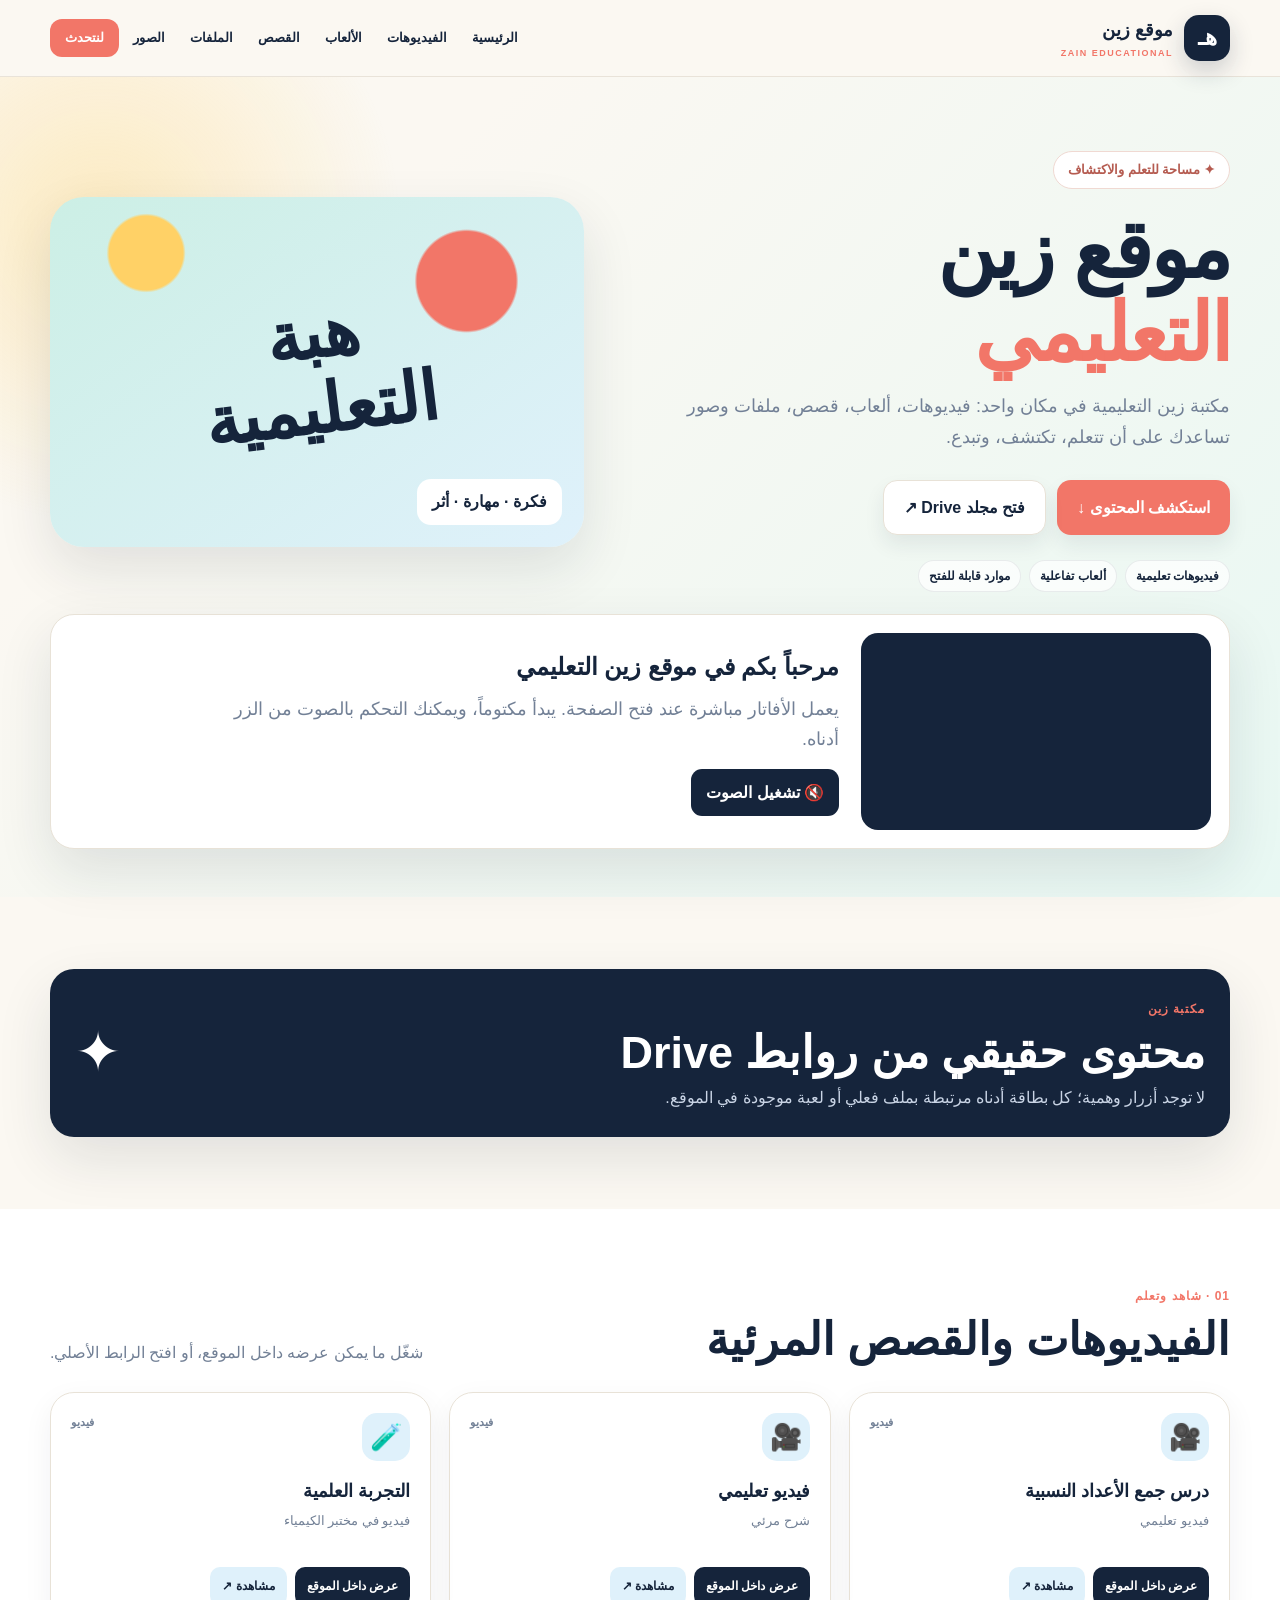
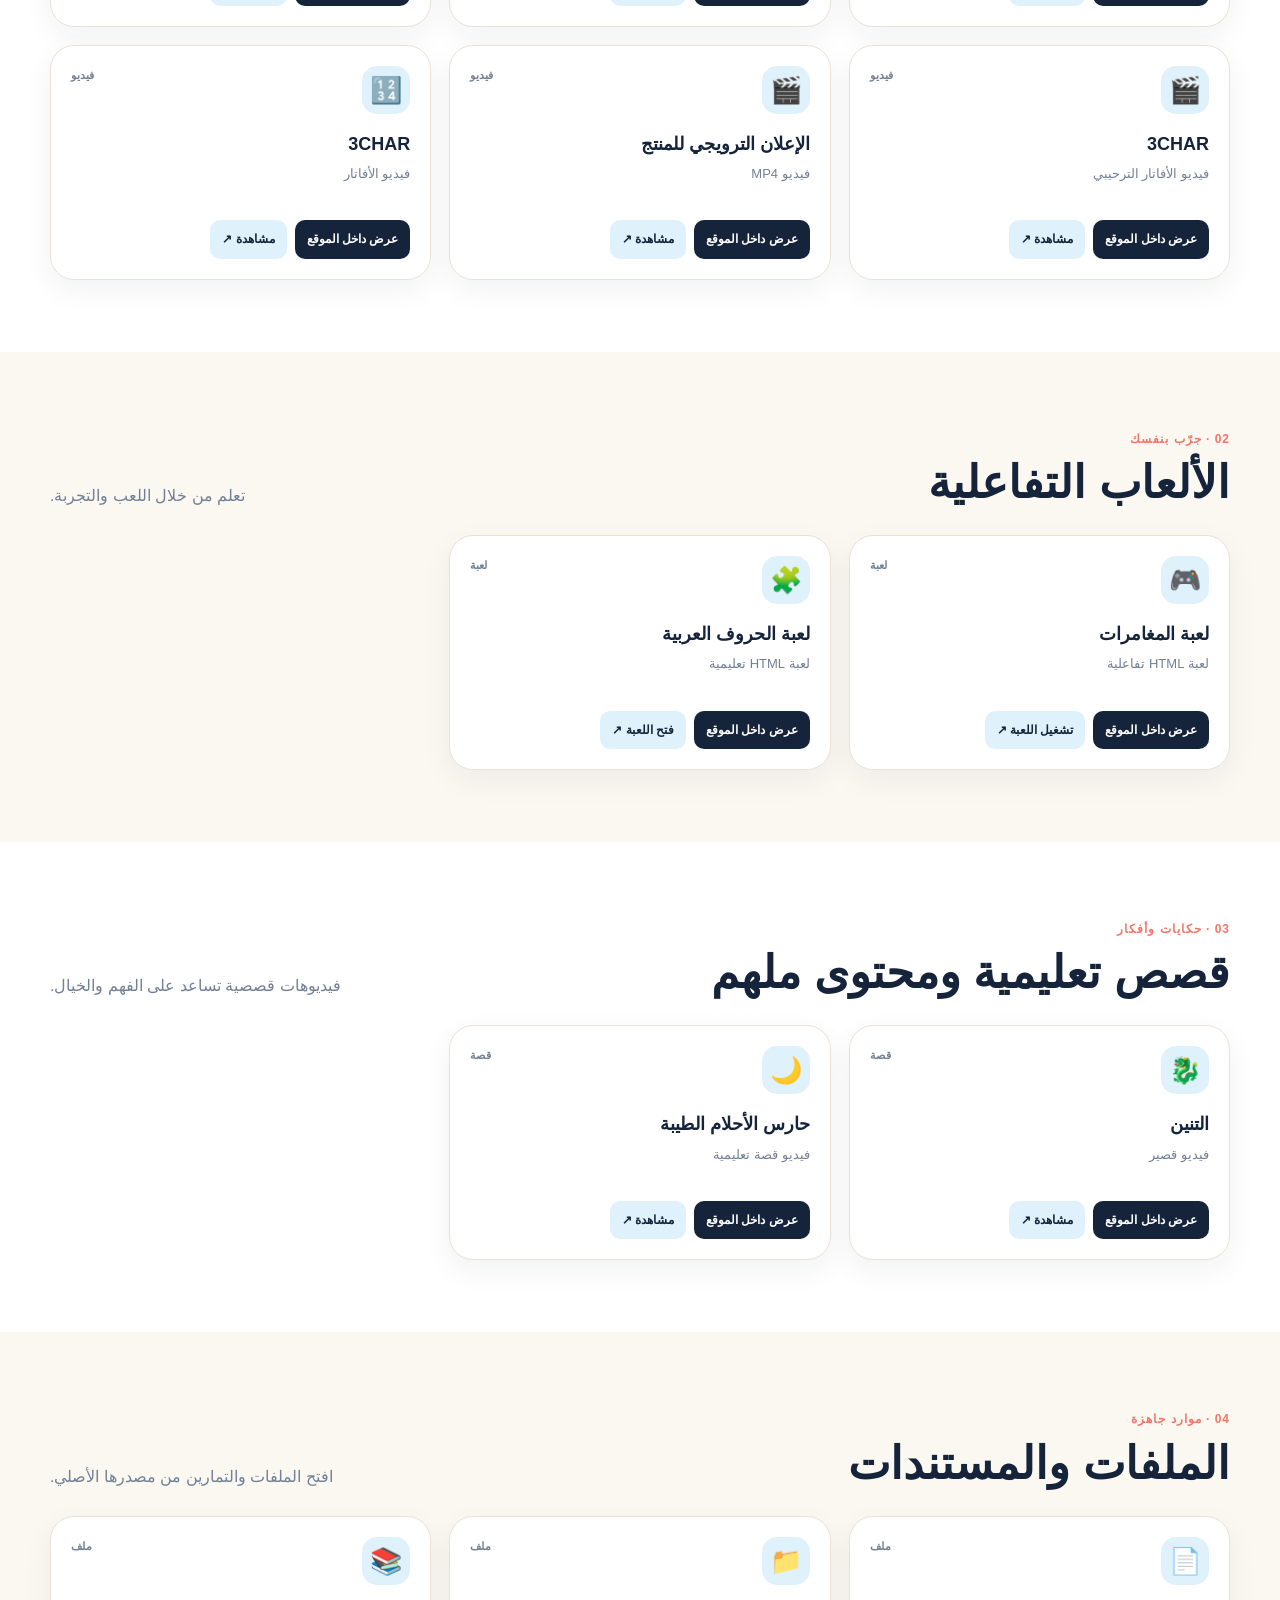
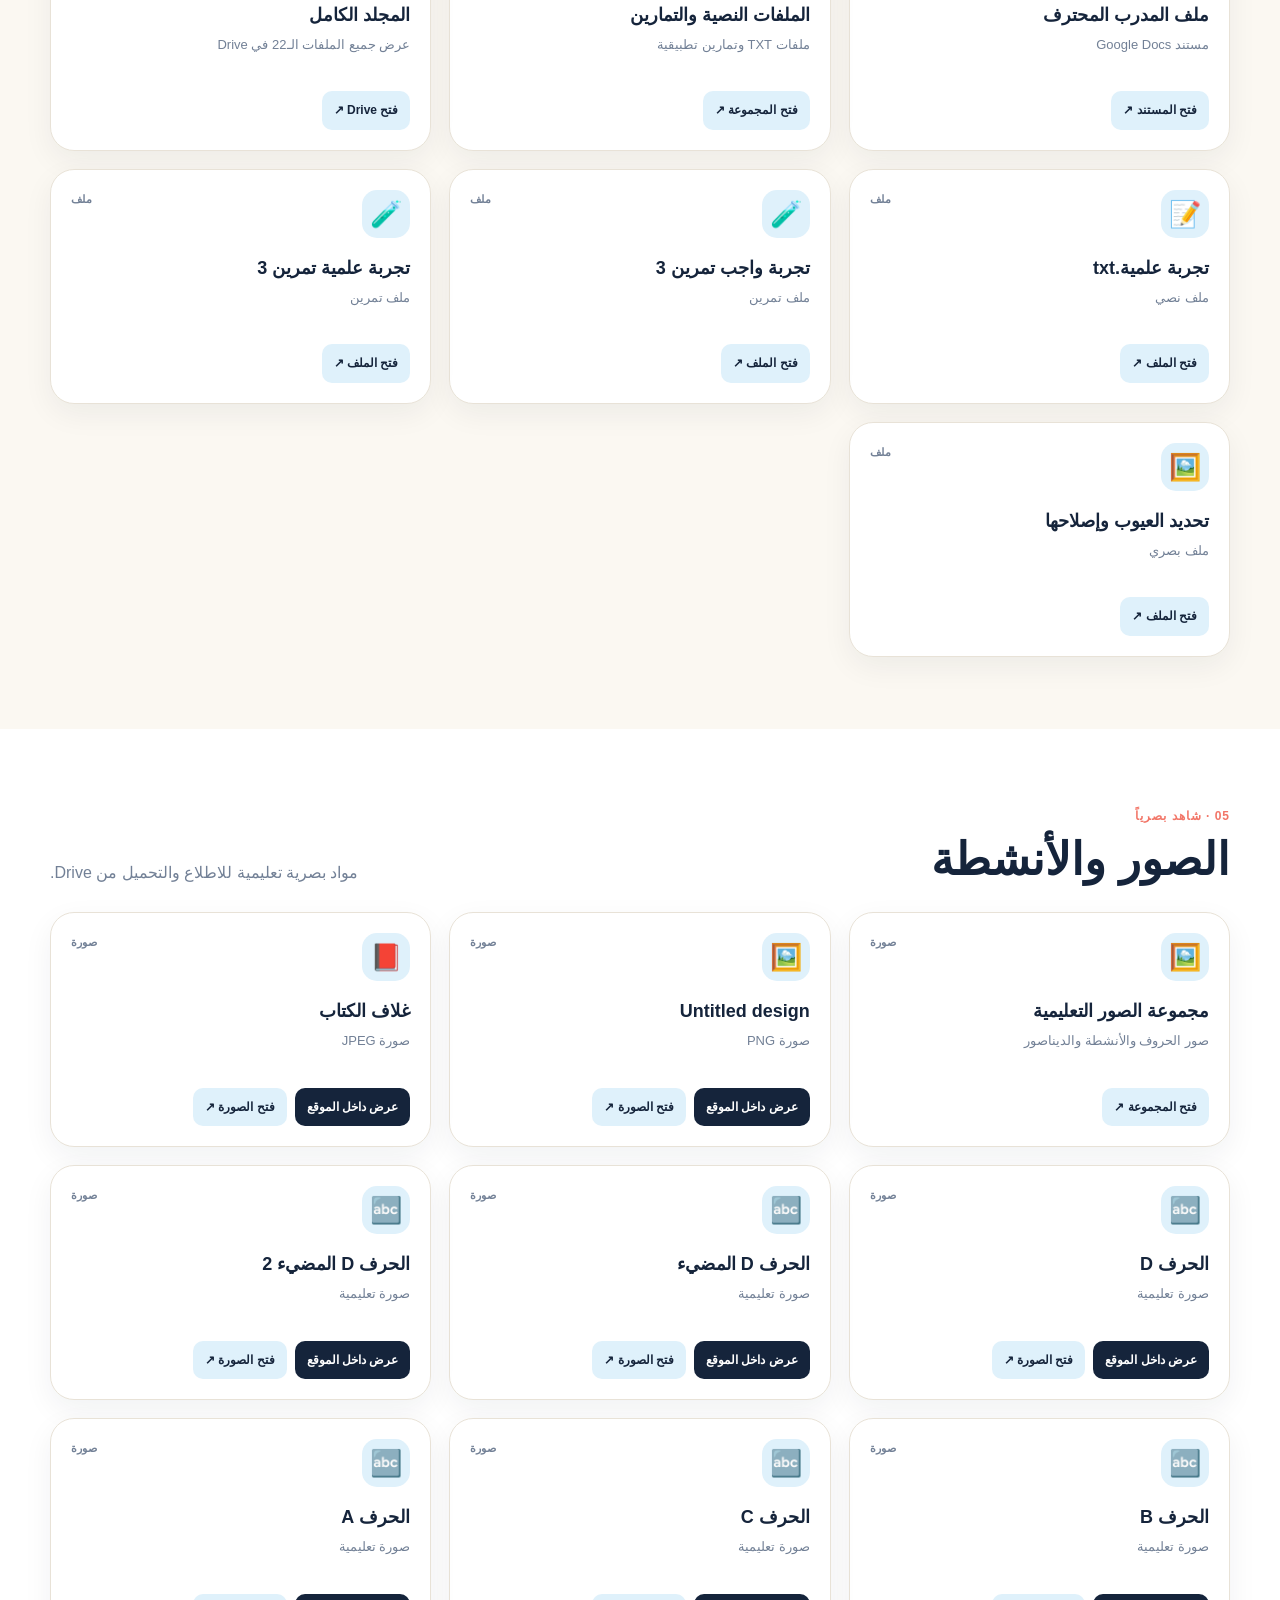
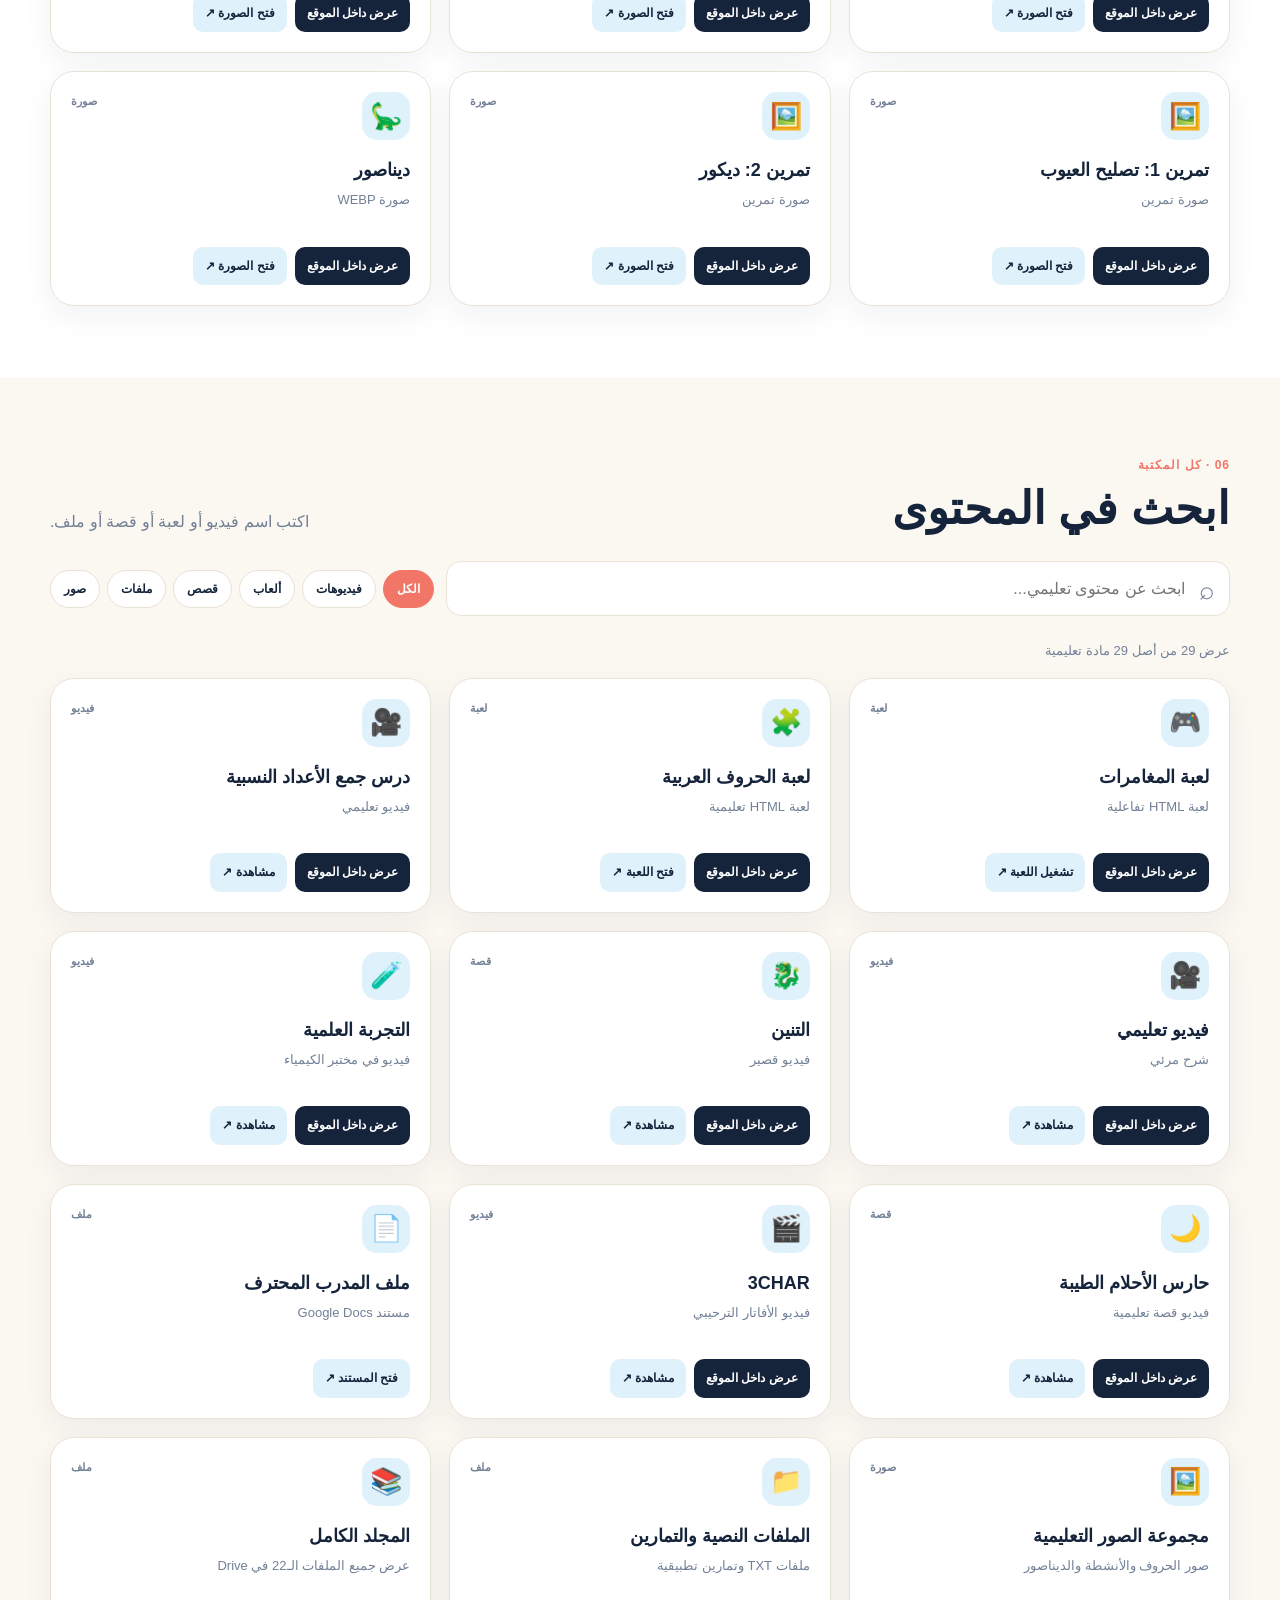
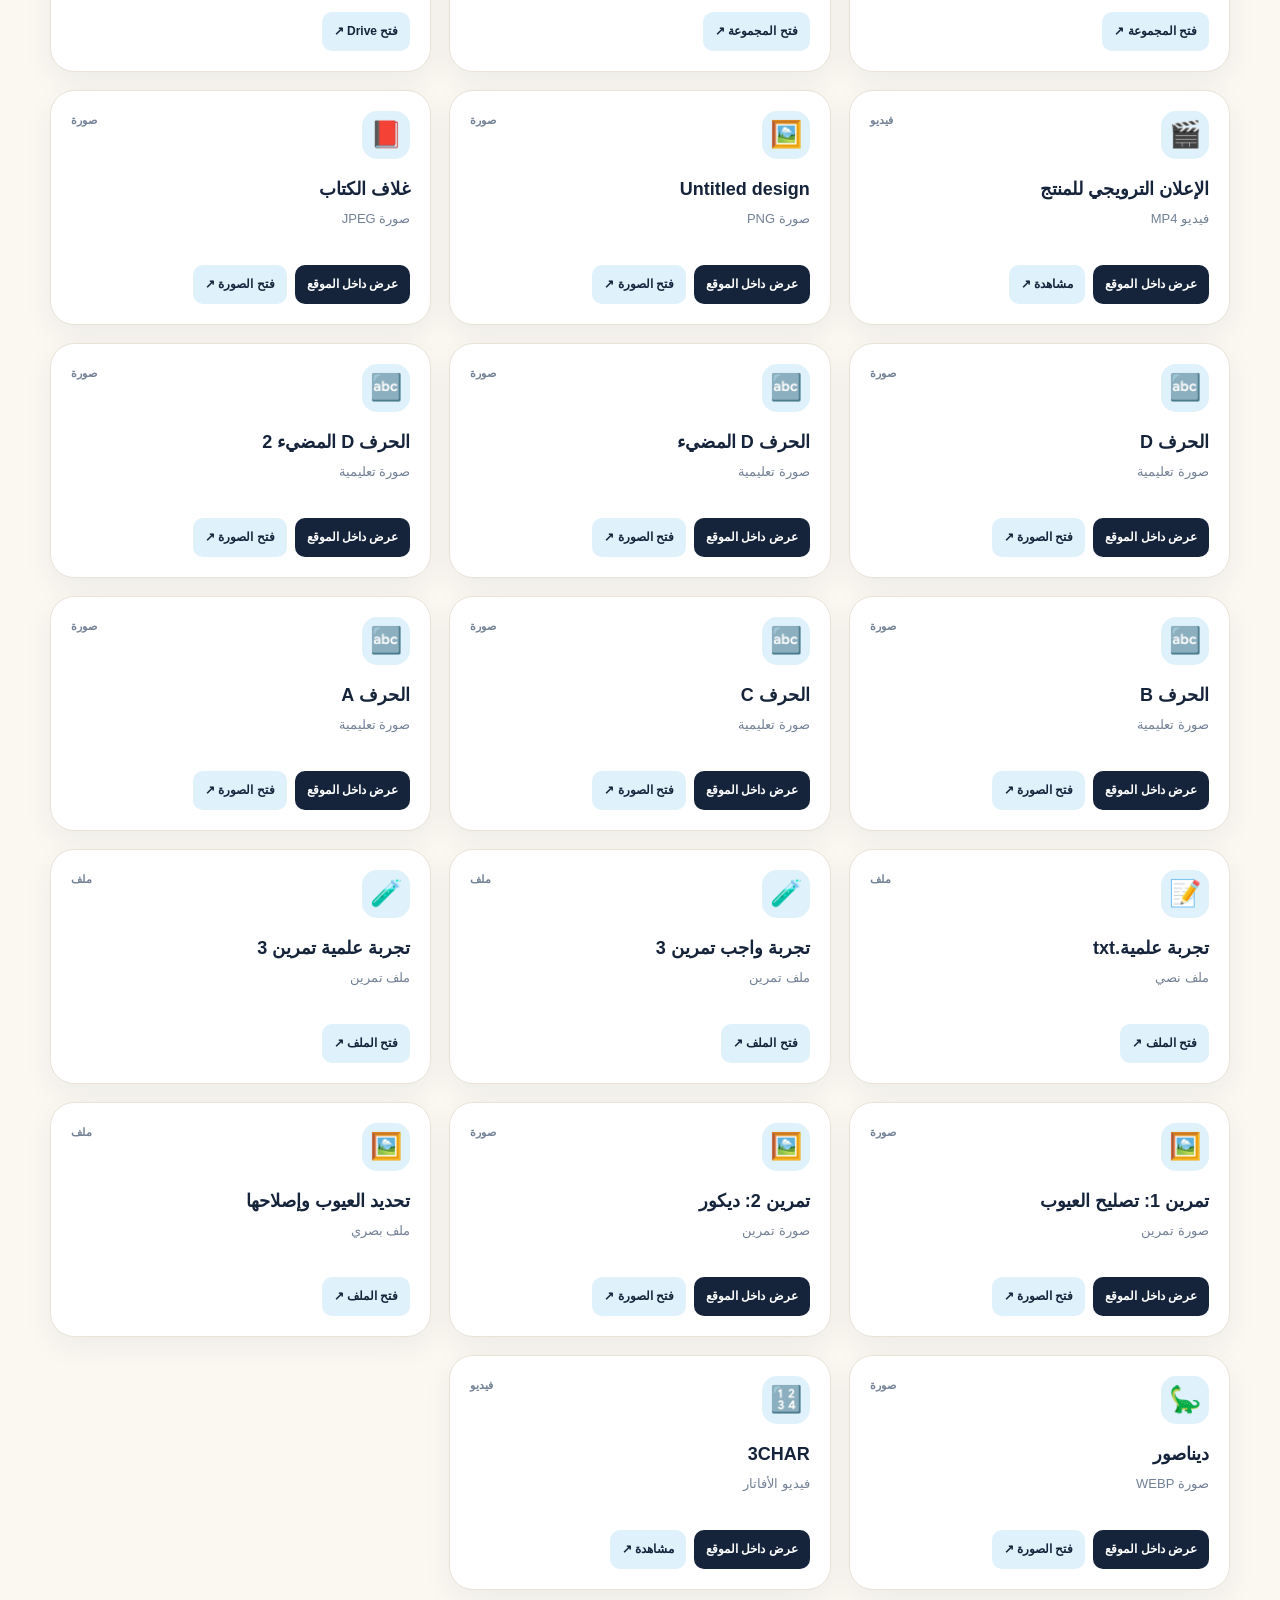
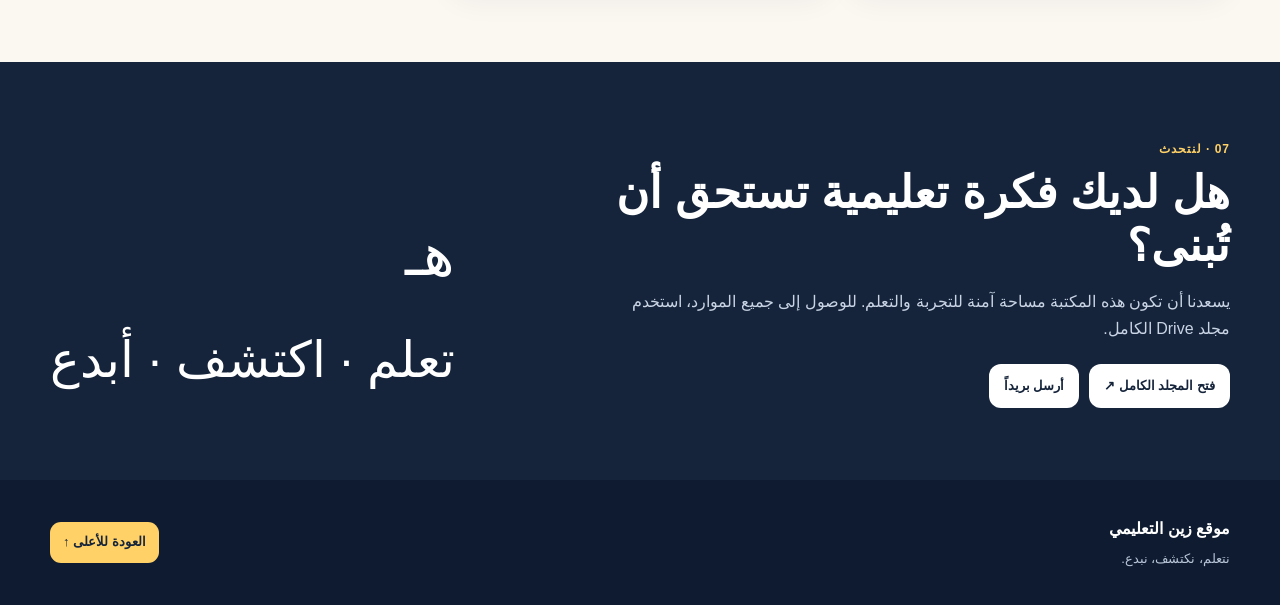
==== commit ab1d941a: "Rename public site to Zain Educational" ====
--- a/index.html
+++ b/index.html
@@ -3,9 +3,9 @@
 <head>
 <meta charset="UTF-8">
 <meta name="viewport" content="width=device-width, initial-scale=1.0">
-<meta name="description" content="هبة التعليمية — مكتبة تفاعلية من الفيديوهات والألعاب والقصص والملفات والصور التعليمية.">
+<meta name="description" content="موقع زين التعليمي — مكتبة تفاعلية من الفيديوهات والألعاب والقصص والملفات والصور التعليمية.">
 <meta name="theme-color" content="#15243b">
-<title>هبة التعليمية | مكتبة زين التعليمية</title>
+<title>موقع زين التعليمي</title>
 <style>
 :root{--ink:#15243b;--ink-2:#273b5b;--cream:#fbf8f2;--paper:#fff;--line:#e8e2d7;--muted:#728096;--coral:#f27668;--yellow:#ffd166;--mint:#ccefe5;--blue:#dff1fb;--violet:#e9e0ff;--shadow:0 22px 55px rgba(21,36,59,.11);--radius:24px}*{box-sizing:border-box}html{scroll-behavior:smooth}body{margin:0;background:var(--cream);color:var(--ink);font-family:Tahoma,"Arial",sans-serif;line-height:1.7}a{text-decoration:none;color:inherit}button,input{font:inherit}button{cursor:pointer}.wrap{width:min(1180px,calc(100% - 34px));margin:auto}.skip{position:absolute;top:-100px;right:15px;background:var(--ink);color:#fff;padding:10px 16px;border-radius:10px}.skip:focus{top:10px}
 header{position:sticky;top:0;z-index:20;background:rgba(251,248,242,.91);backdrop-filter:blur(18px);border-bottom:1px solid rgba(232,226,215,.9)}.nav{min-height:76px;display:flex;align-items:center;justify-content:space-between;gap:18px}.brand{display:flex;align-items:center;gap:11px;font-size:18px;font-weight:900;white-space:nowrap}.logo{width:46px;height:46px;display:grid;place-items:center;border-radius:15px;background:var(--ink);color:#fff;font-size:23px;box-shadow:0 10px 24px rgba(21,36,59,.2)}.brand small{display:block;color:var(--coral);font-size:9px;letter-spacing:1.5px;direction:ltr}.navlinks{display:flex;align-items:center;gap:3px;flex-wrap:wrap}.navlinks a{padding:8px 11px;border-radius:12px;font-weight:800;font-size:13px}.navlinks a:hover{background:var(--mint)}.navlinks .nav-cta{background:var(--coral);color:#fff;padding-inline:15px}.menu-btn{display:none;background:transparent;border:1px solid var(--line);border-radius:10px;padding:6px 10px;color:var(--ink)}
@@ -16,10 +16,10 @@
 </head>
 <body id="top">
 <a class="skip" href="#main">تخطى إلى المحتوى الرئيسي</a>
-<header><div class="wrap nav"><a class="brand" href="#top"><span class="logo">هـ</span><span>هبة<small>HIBA EDUCATIONAL</small></span></a><button class="menu-btn" id="menuBtn" aria-label="فتح القائمة">☰</button><nav class="navlinks" id="navlinks" aria-label="التنقل الرئيسي"><a href="#top">الرئيسية</a><a href="#videos">الفيديوهات</a><a href="#games">الألعاب</a><a href="#stories">القصص</a><a href="#files">الملفات</a><a href="#images">الصور</a><a class="nav-cta" href="#contact">لنتحدث</a></nav></div></header>
+<header><div class="wrap nav"><a class="brand" href="#top"><span class="logo">هـ</span><span>موقع زين<small>ZAIN EDUCATIONAL</small></span></a><button class="menu-btn" id="menuBtn" aria-label="فتح القائمة">☰</button><nav class="navlinks" id="navlinks" aria-label="التنقل الرئيسي"><a href="#top">الرئيسية</a><a href="#videos">الفيديوهات</a><a href="#games">الألعاب</a><a href="#stories">القصص</a><a href="#files">الملفات</a><a href="#images">الصور</a><a class="nav-cta" href="#contact">لنتحدث</a></nav></div></header>
 <main id="main">
-<section class="hero"><div class="wrap"><div class="hero-grid"><div><span class="eyebrow">✦ مساحة للتعلم والاكتشاف</span><h1>هبة <span>التعليمية</span></h1><p>مكتبة زين التعليمية في مكان واحد: فيديوهات، ألعاب، قصص، ملفات وصور تساعدك على أن تتعلم، تكتشف، وتبدع.</p><div class="actions"><a class="btn btn-primary" href="#library">استكشف المحتوى ↓</a><a class="btn btn-secondary" href="https://drive.google.com/drive/folders/1HSTdppE7oS2dKGQvwHy7UIeCkkCGT5tS?usp=drive_link" target="_blank" rel="noopener">فتح مجلد Drive ↗</a></div><div class="hero-tags"><span class="tag">فيديوهات تعليمية</span><span class="tag">ألعاب تفاعلية</span><span class="tag">موارد قابلة للفتح</span></div></div><div class="hero-art" aria-label="هبة التعليمية"></div></div><div class="zain-panel" id="welcome"><video class="zain-video" id="zainVideo" autoplay muted loop playsinline preload="metadata" poster="https://drive.google.com/thumbnail?id=1amo70HM_rXvCgVInnxL06lCSwBUfQHfX&sz=w800"><source src="assets/zain-avatar.mp4" type="video/mp4"></video><div class="zain-copy"><h3>مرحباً بكم في موقع زين التعليمي</h3><p>يعمل الأفاتار مباشرة عند فتح الصفحة. يبدأ مكتوماً، ويمكنك التحكم بالصوت من الزر أدناه.</p><button class="sound-button" id="soundToggle" type="button">🔇 تشغيل الصوت</button></div></div></div></section>
-<section class="section" id="library"><div class="wrap"><div class="intro-card"><div><span class="kicker">مكتبة هبة</span><h2>محتوى حقيقي من روابط Drive</h2><p>لا توجد أزرار وهمية؛ كل بطاقة أدناه مرتبطة بملف فعلي أو لعبة موجودة في الموقع.</p></div><div class="intro-mark">✦</div></div></div></section>
+<section class="hero"><div class="wrap"><div class="hero-grid"><div><span class="eyebrow">✦ مساحة للتعلم والاكتشاف</span><h1>موقع زين <span>التعليمي</span></h1><p>مكتبة زين التعليمية في مكان واحد: فيديوهات، ألعاب، قصص، ملفات وصور تساعدك على أن تتعلم، تكتشف، وتبدع.</p><div class="actions"><a class="btn btn-primary" href="#library">استكشف المحتوى ↓</a><a class="btn btn-secondary" href="https://drive.google.com/drive/folders/1HSTdppE7oS2dKGQvwHy7UIeCkkCGT5tS?usp=drive_link" target="_blank" rel="noopener">فتح مجلد Drive ↗</a></div><div class="hero-tags"><span class="tag">فيديوهات تعليمية</span><span class="tag">ألعاب تفاعلية</span><span class="tag">موارد قابلة للفتح</span></div></div><div class="hero-art" aria-label="موقع زين التعليمي"></div></div><div class="zain-panel" id="welcome"><video class="zain-video" id="zainVideo" autoplay muted loop playsinline preload="metadata" poster="https://drive.google.com/thumbnail?id=1amo70HM_rXvCgVInnxL06lCSwBUfQHfX&sz=w800"><source src="assets/zain-avatar.mp4" type="video/mp4"></video><div class="zain-copy"><h3>مرحباً بكم في موقع زين التعليمي</h3><p>يعمل الأفاتار مباشرة عند فتح الصفحة. يبدأ مكتوماً، ويمكنك التحكم بالصوت من الزر أدناه.</p><button class="sound-button" id="soundToggle" type="button">🔇 تشغيل الصوت</button></div></div></div></section>
+<section class="section" id="library"><div class="wrap"><div class="intro-card"><div><span class="kicker">مكتبة زين</span><h2>محتوى حقيقي من روابط Drive</h2><p>لا توجد أزرار وهمية؛ كل بطاقة أدناه مرتبطة بملف فعلي أو لعبة موجودة في الموقع.</p></div><div class="intro-mark">✦</div></div></div></section>
 <section class="section alt" id="videos"><div class="wrap"><div class="section-head"><div><span class="kicker">01 · شاهد وتعلم</span><h2>الفيديوهات والقصص المرئية</h2></div><p>شغّل ما يمكن عرضه داخل الموقع، أو افتح الرابط الأصلي.</p></div><div class="cards" id="videoCards"></div></div></section>
 <section class="section" id="games"><div class="wrap"><div class="section-head"><div><span class="kicker">02 · جرّب بنفسك</span><h2>الألعاب التفاعلية</h2></div><p>تعلم من خلال اللعب والتجربة.</p></div><div class="cards" id="gameCards"></div></div></section>
 <section class="section alt" id="stories"><div class="wrap"><div class="section-head"><div><span class="kicker">03 · حكايات وأفكار</span><h2>قصص تعليمية ومحتوى ملهم</h2></div><p>فيديوهات قصصية تساعد على الفهم والخيال.</p></div><div class="cards" id="storyCards"></div></div></section>
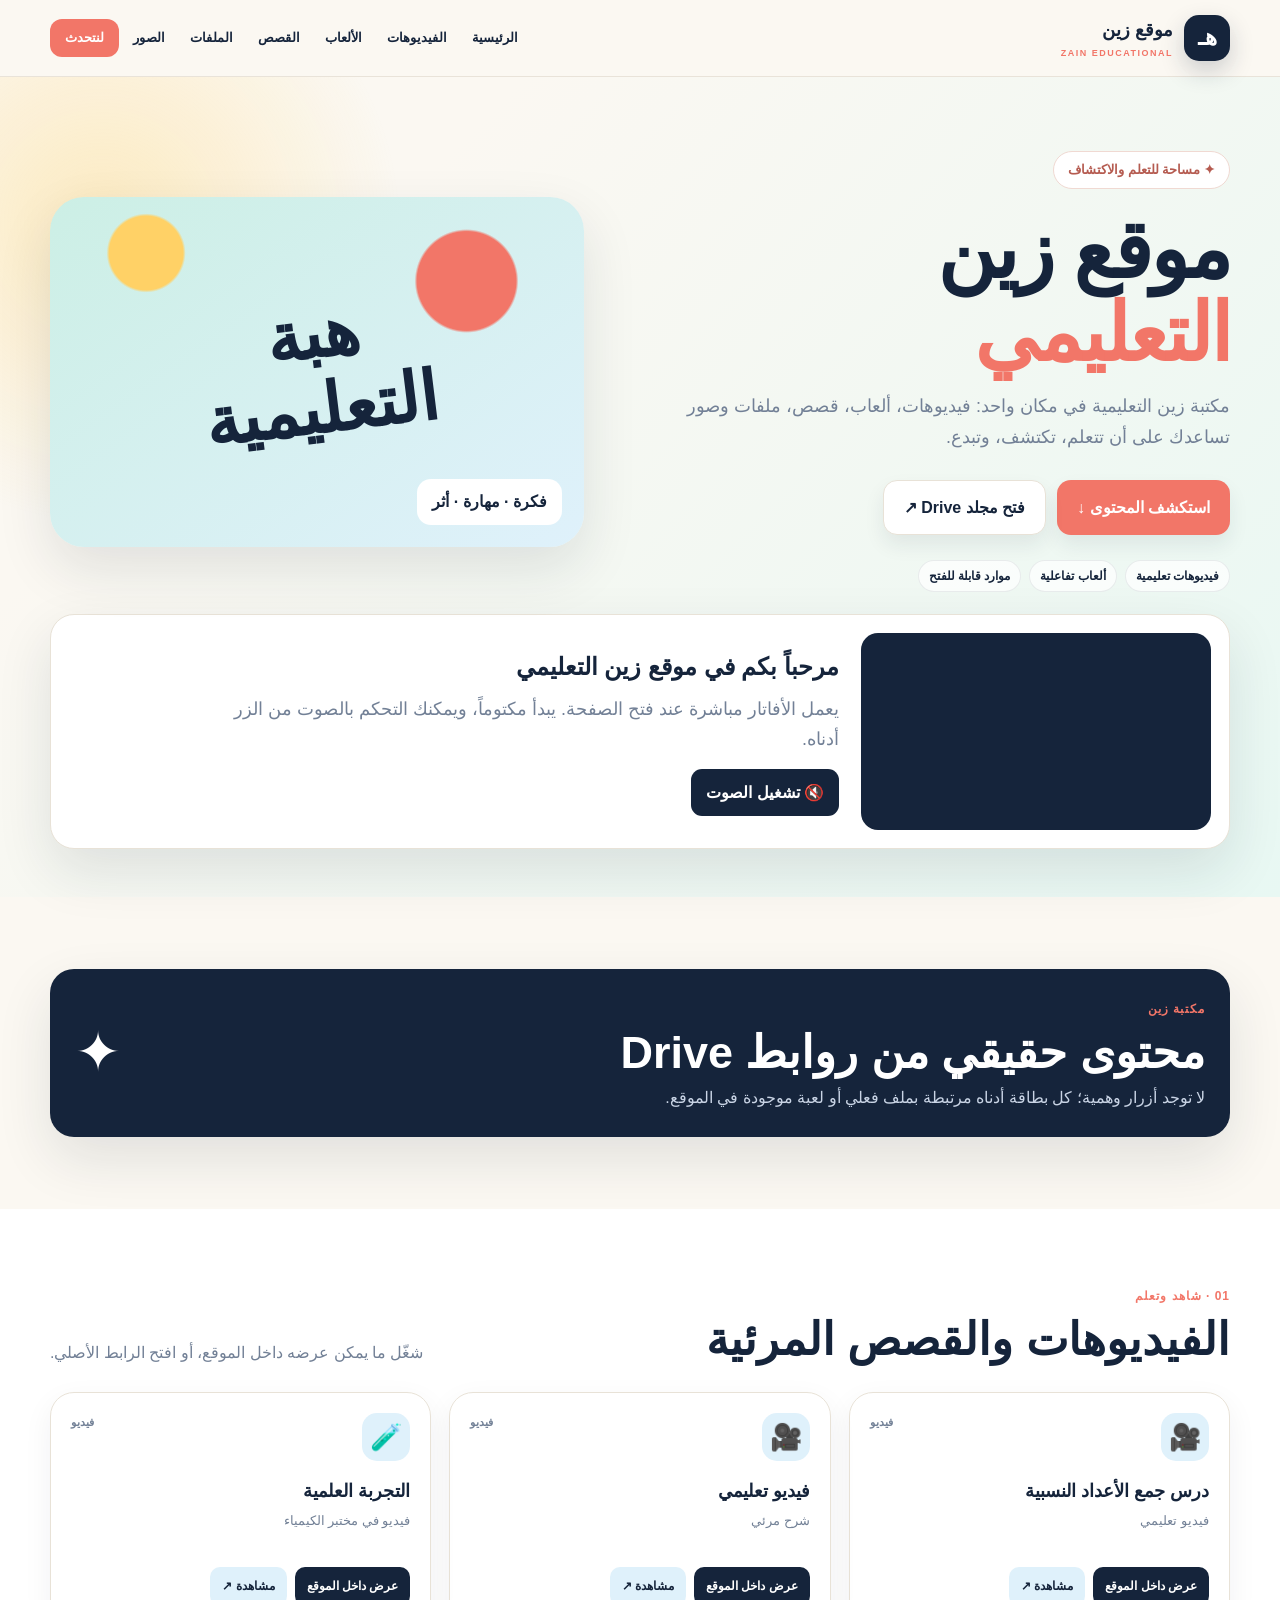
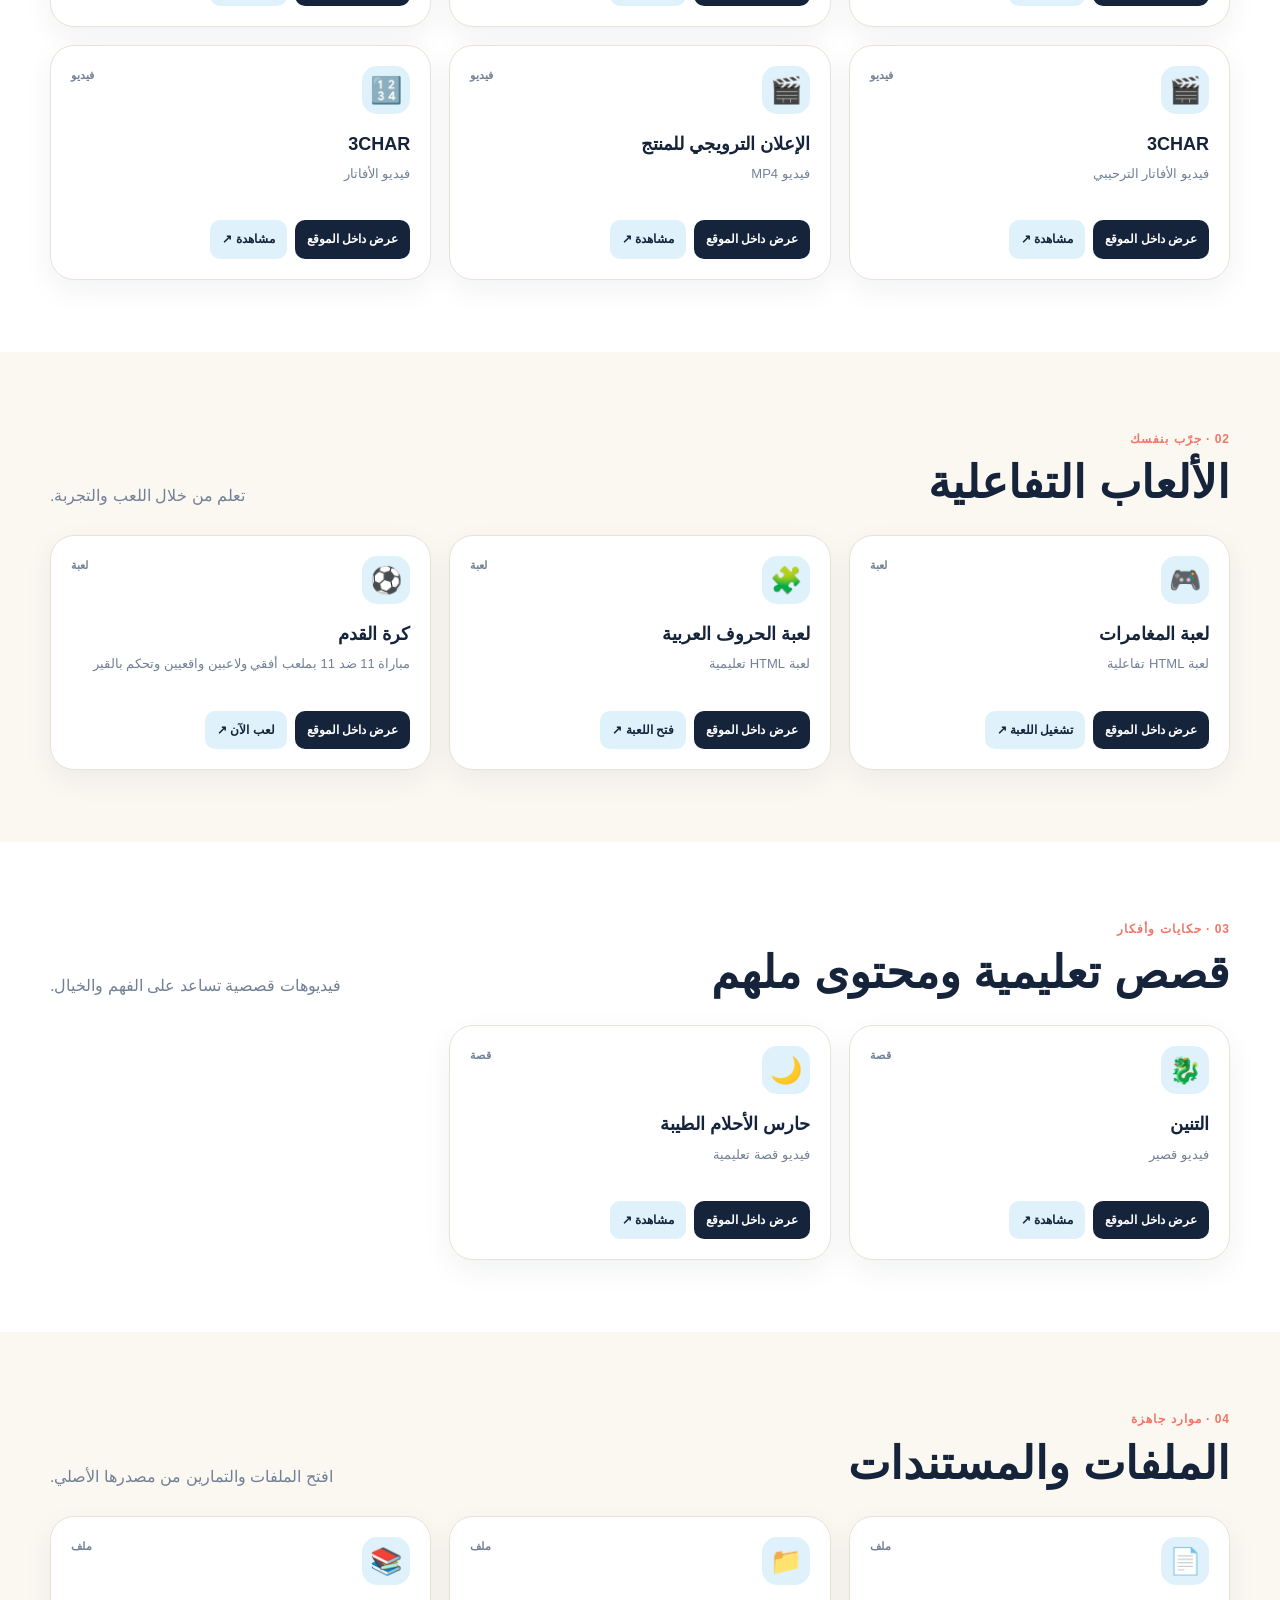
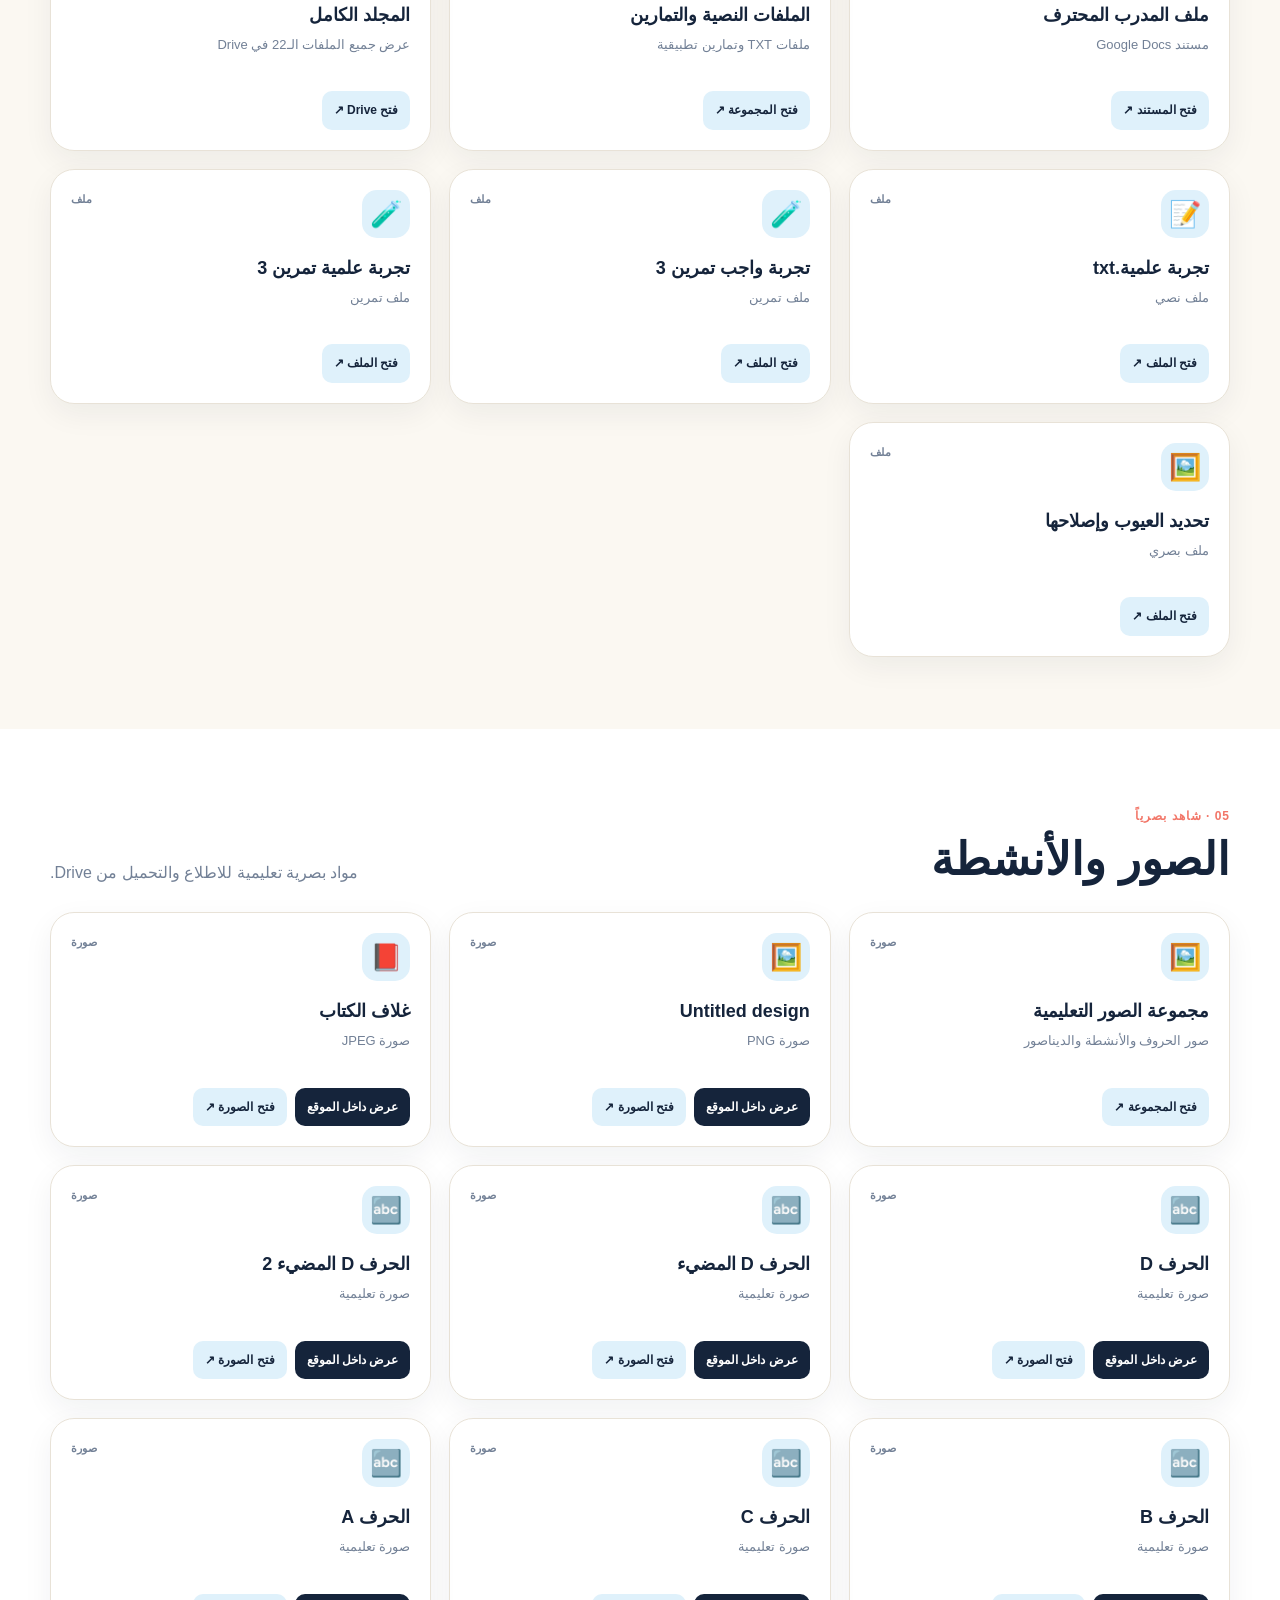
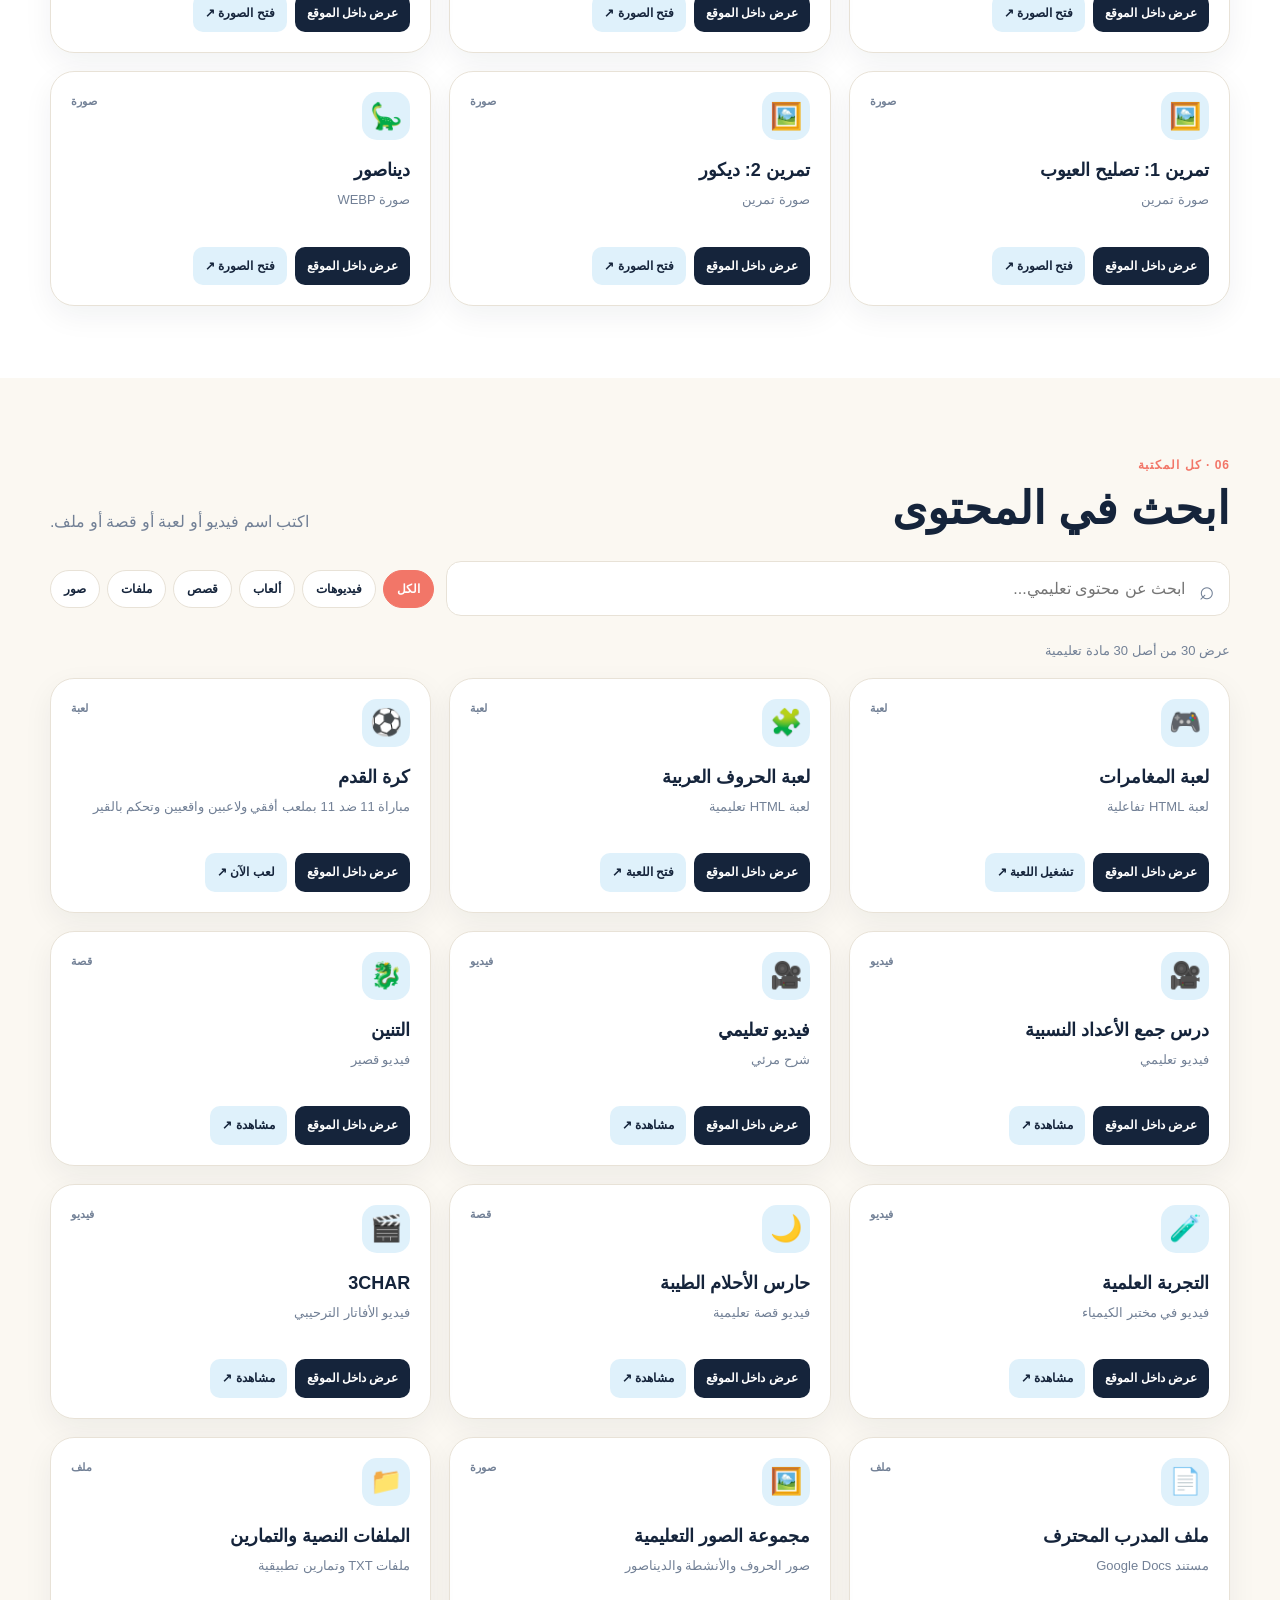
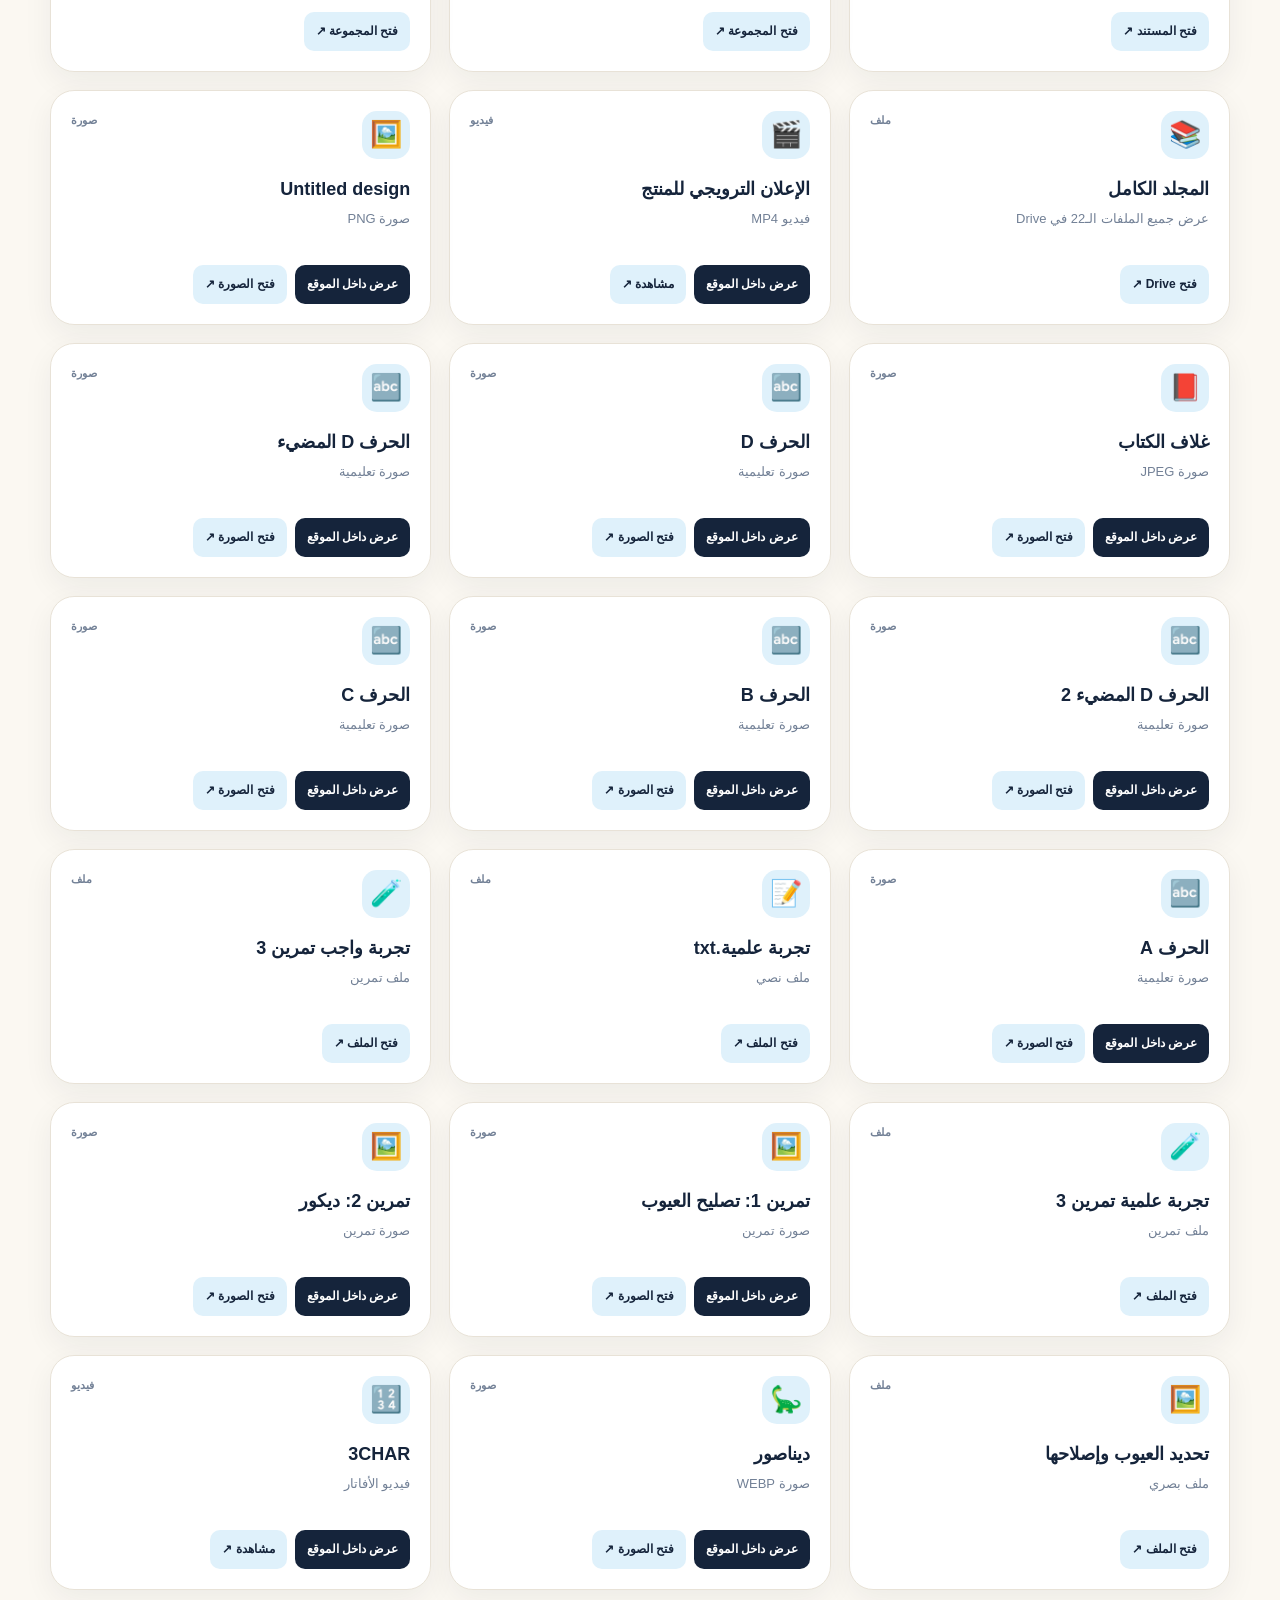
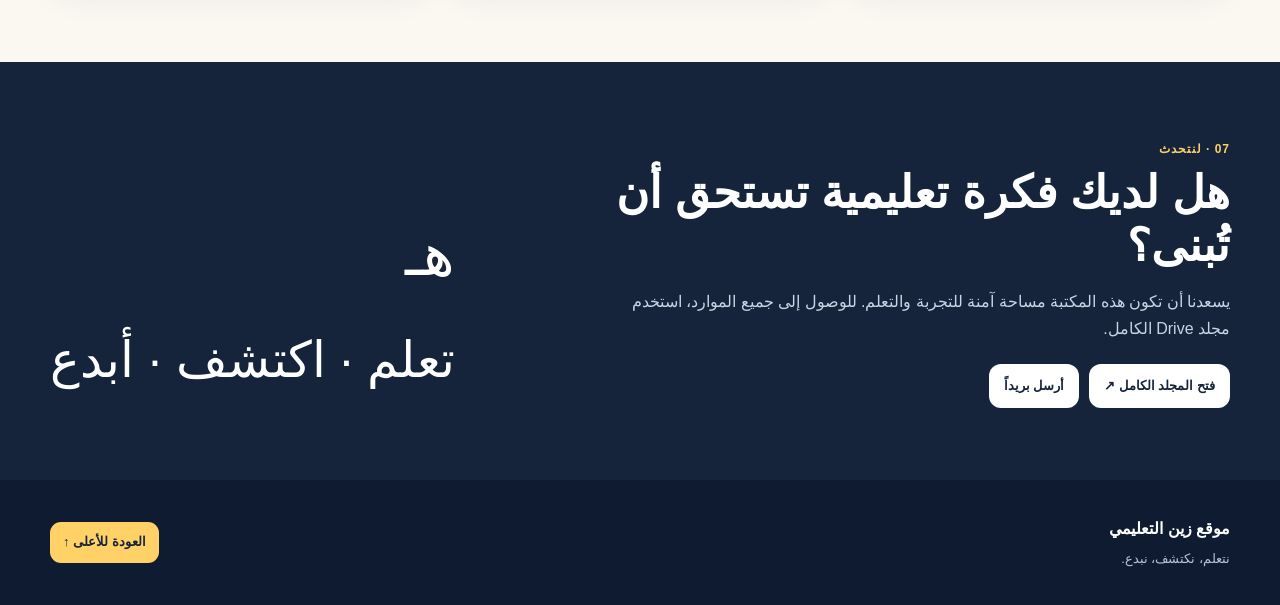
==== commit 71eb9aa4: "Add horizontal realistic 11v11 football game" ====
--- a/index.html
+++ b/index.html
@@ -35,6 +35,7 @@
 const items=[
 {id:'game-1',type:'game',icon:'🎮',title:'لعبة المغامرات',desc:'لعبة HTML تفاعلية',url:'assets/bomber_master.html',label:'تشغيل اللعبة',embed:true},
 {id:'game-2',type:'game',icon:'🧩',title:'لعبة الحروف العربية',desc:'لعبة HTML تعليمية',url:'assets/arabic-letters-game.html',label:'فتح اللعبة',embed:true},
+{id:'game-football',type:'game',icon:'⚽',title:'كرة القدم',desc:'مباراة 11 ضد 11 بملعب أفقي ولاعبين واقعيين وتحكم بالقير',url:'assets/football/',label:'لعب الآن',embed:true},
 {id:'video-1',type:'video',icon:'🎥',title:'درس جمع الأعداد النسبية',desc:'فيديو تعليمي',url:'https://drive.google.com/file/d/13BDojULtbUzPLb2QbDY5cnCH2IwRSuFj/view?usp=sharing',label:'مشاهدة',preview:'https://drive.google.com/file/d/13BDojULtbUzPLb2QbDY5cnCH2IwRSuFj/preview'},
 {id:'video-2',type:'video',icon:'🎥',title:'فيديو تعليمي',desc:'شرح مرئي',url:'https://drive.google.com/file/d/1wyW7YSMFcRIfvbXzxL-SlFqBRrfG4XIg/view?usp=sharing',label:'مشاهدة',preview:'https://drive.google.com/file/d/1wyW7YSMFcRIfvbXzxL-SlFqBRrfG4XIg/preview'},
 {id:'story-1',type:'story',icon:'🐉',title:'التنين',desc:'فيديو قصير',url:'https://drive.google.com/file/d/15m5Ftv9GpG3w56VvEZeqSuUpoUE0tx4e/view?usp=sharing',label:'مشاهدة',preview:'https://drive.google.com/file/d/15m5Ftv9GpG3w56VvEZeqSuUpoUE0tx4e/preview'},
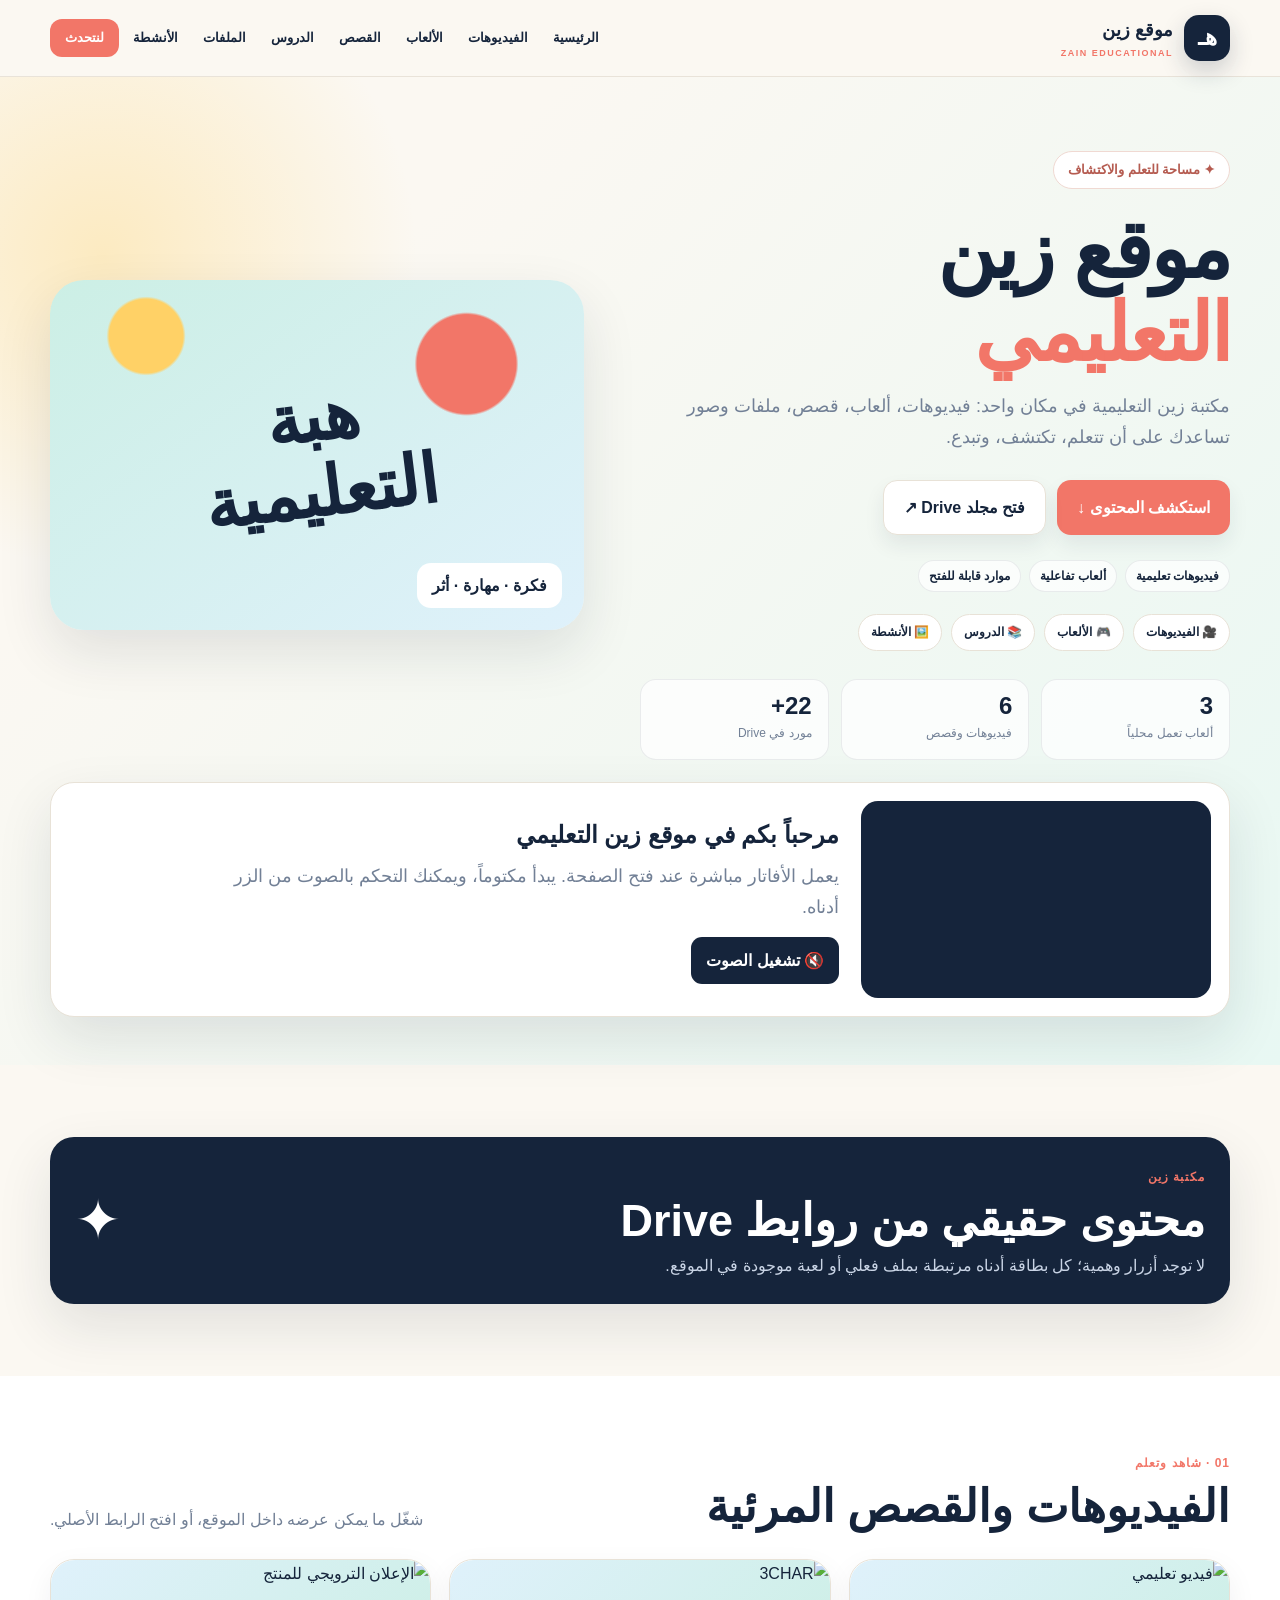
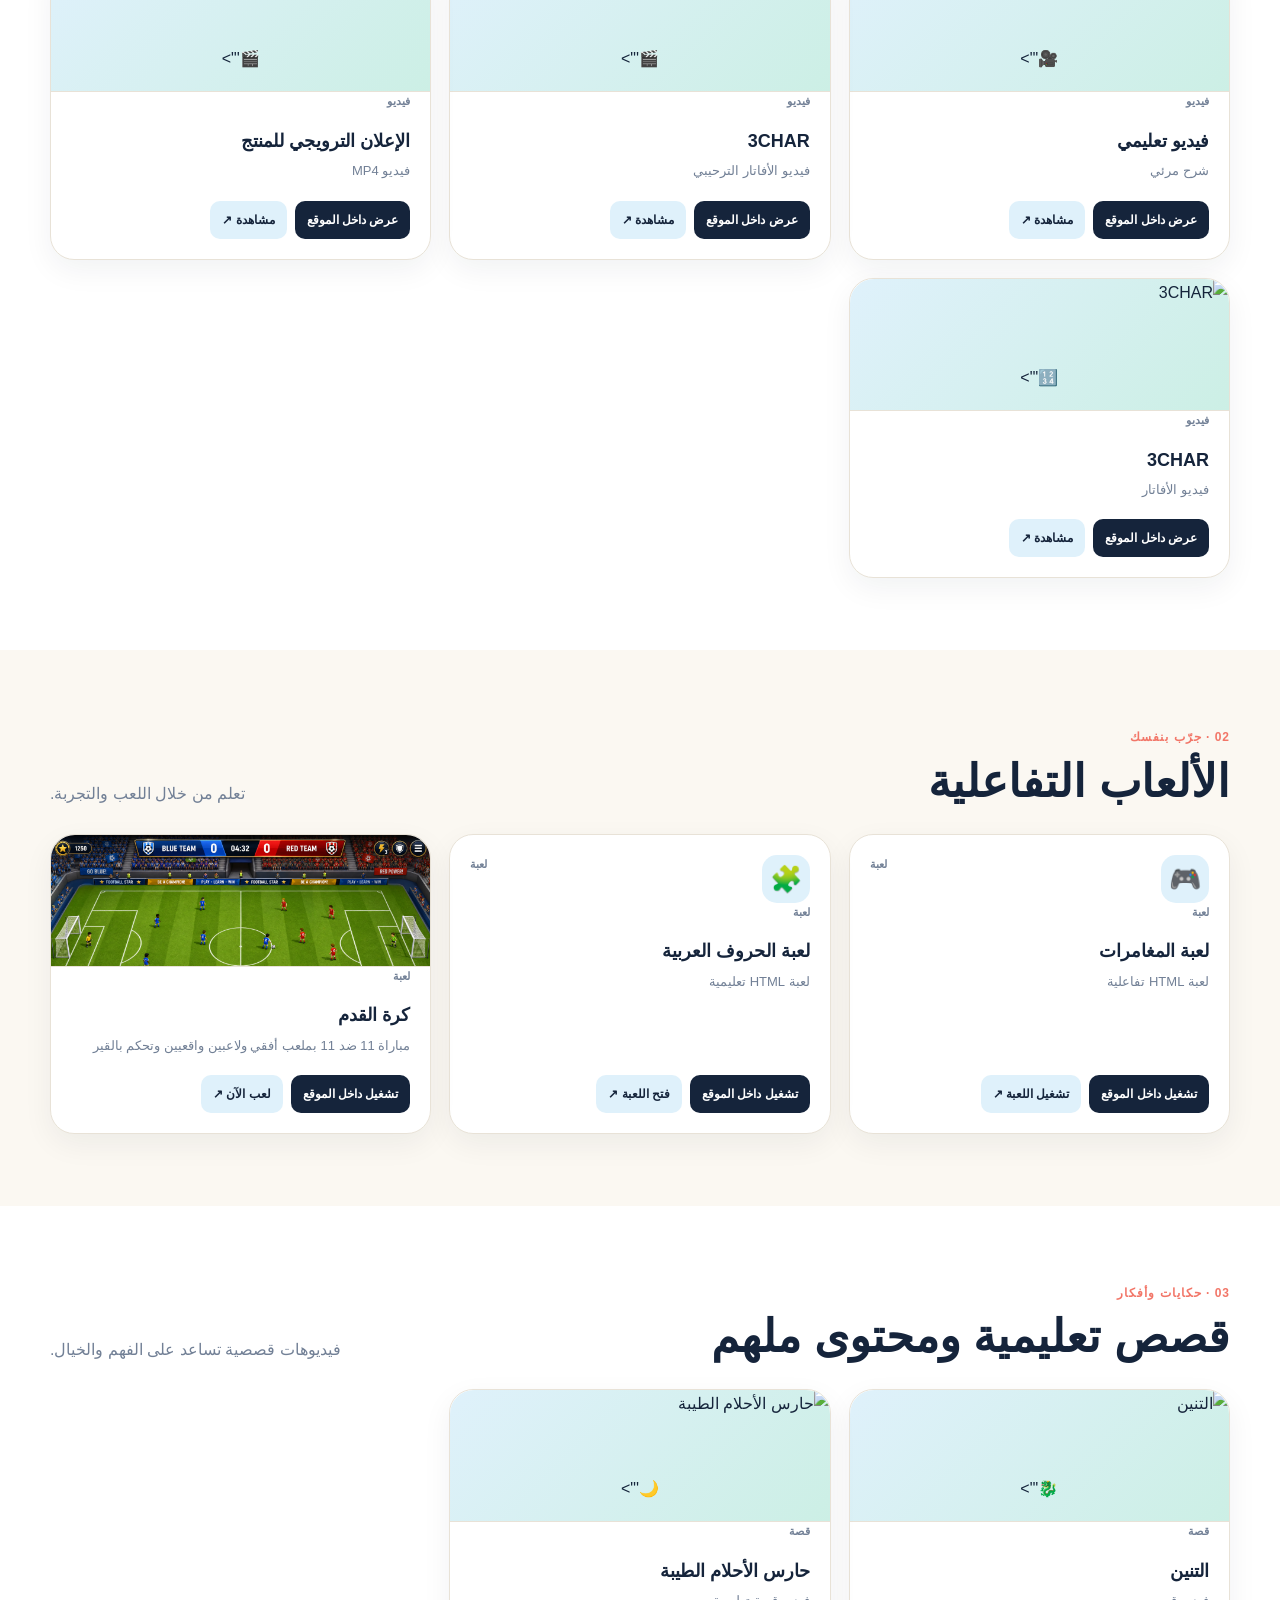
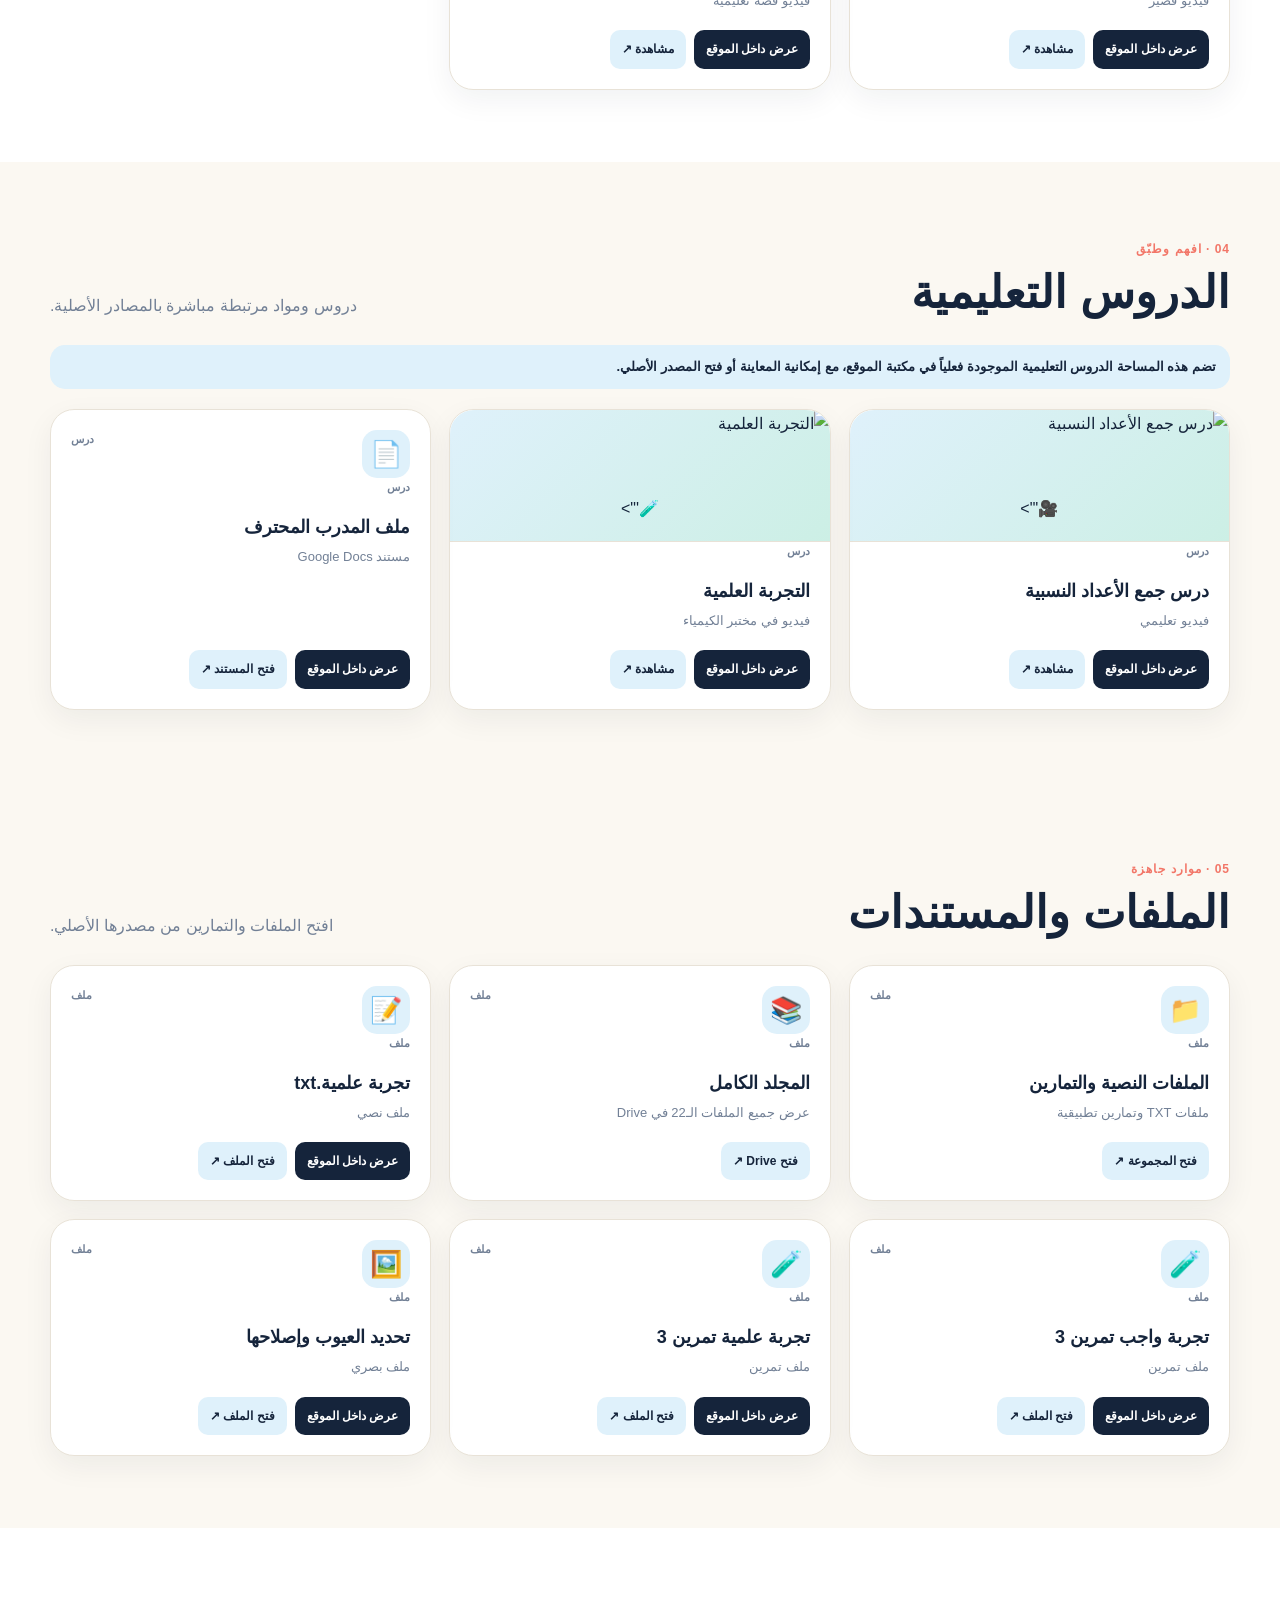
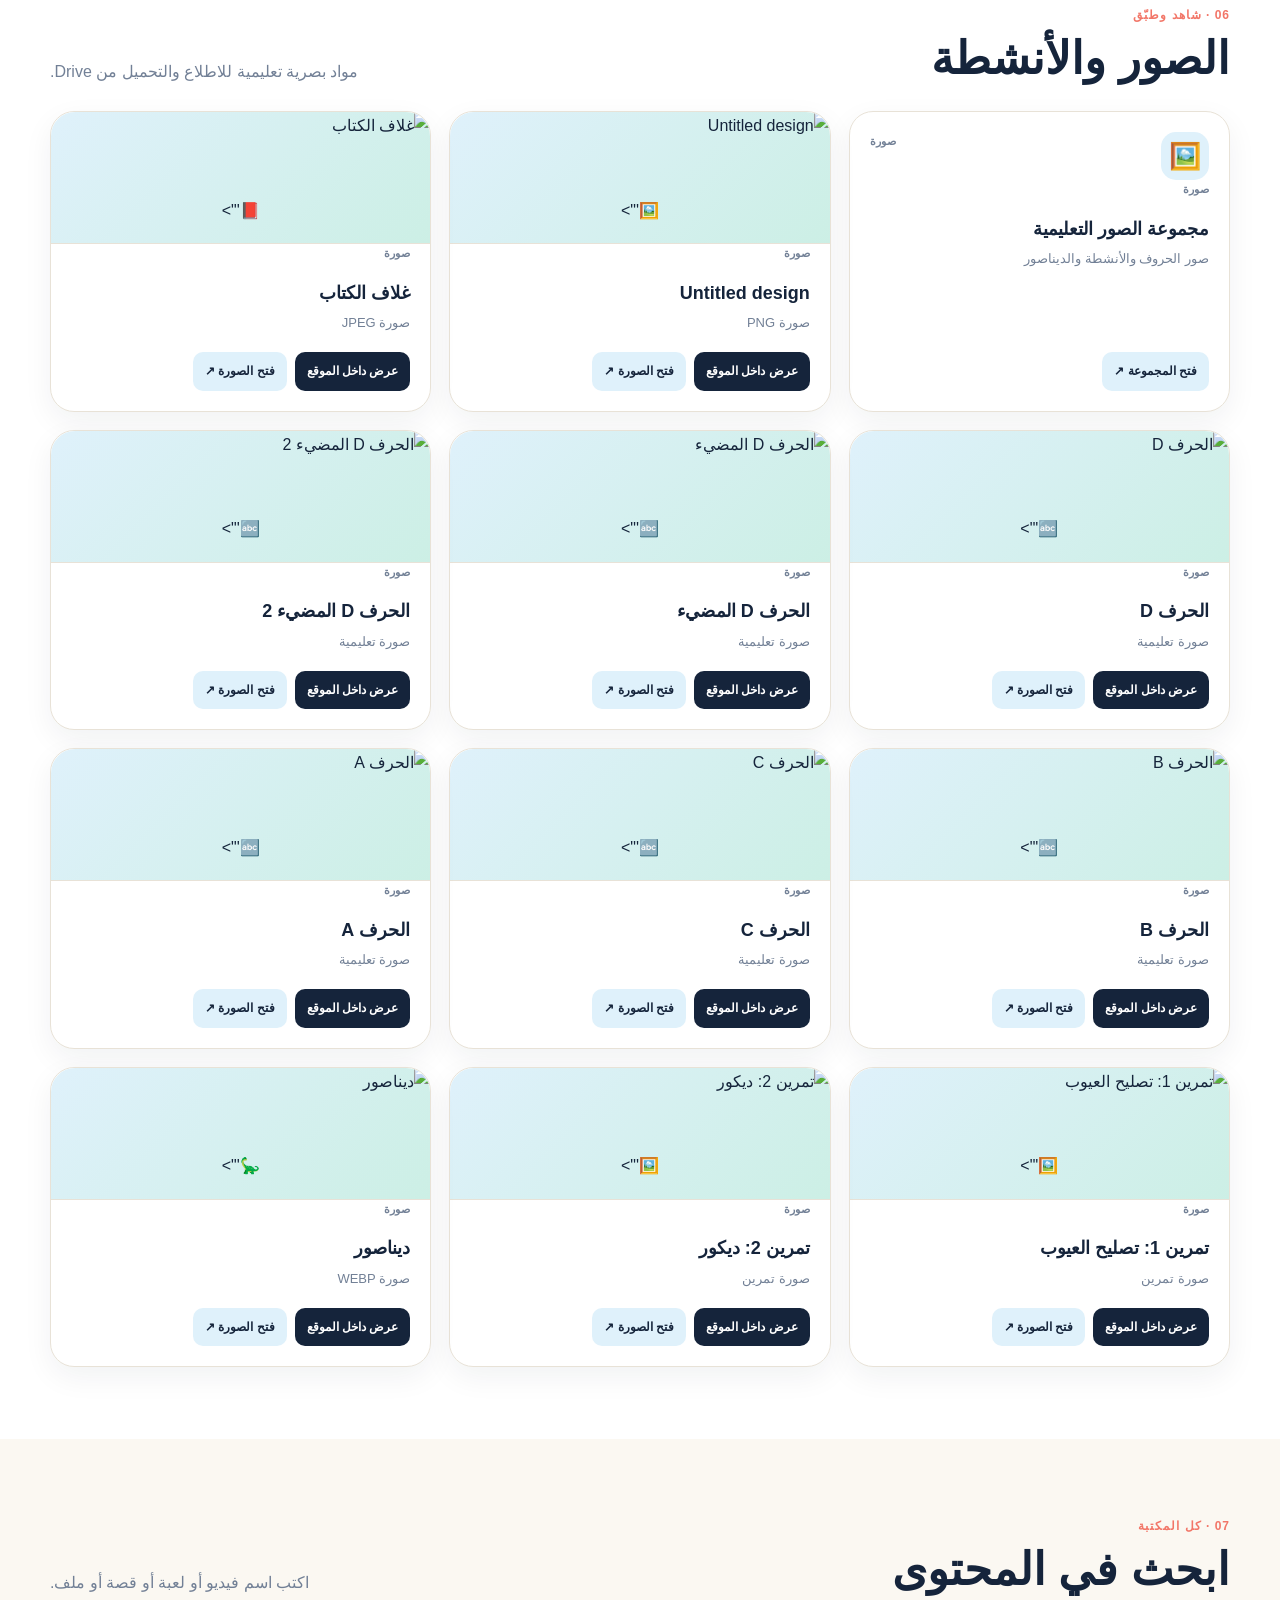
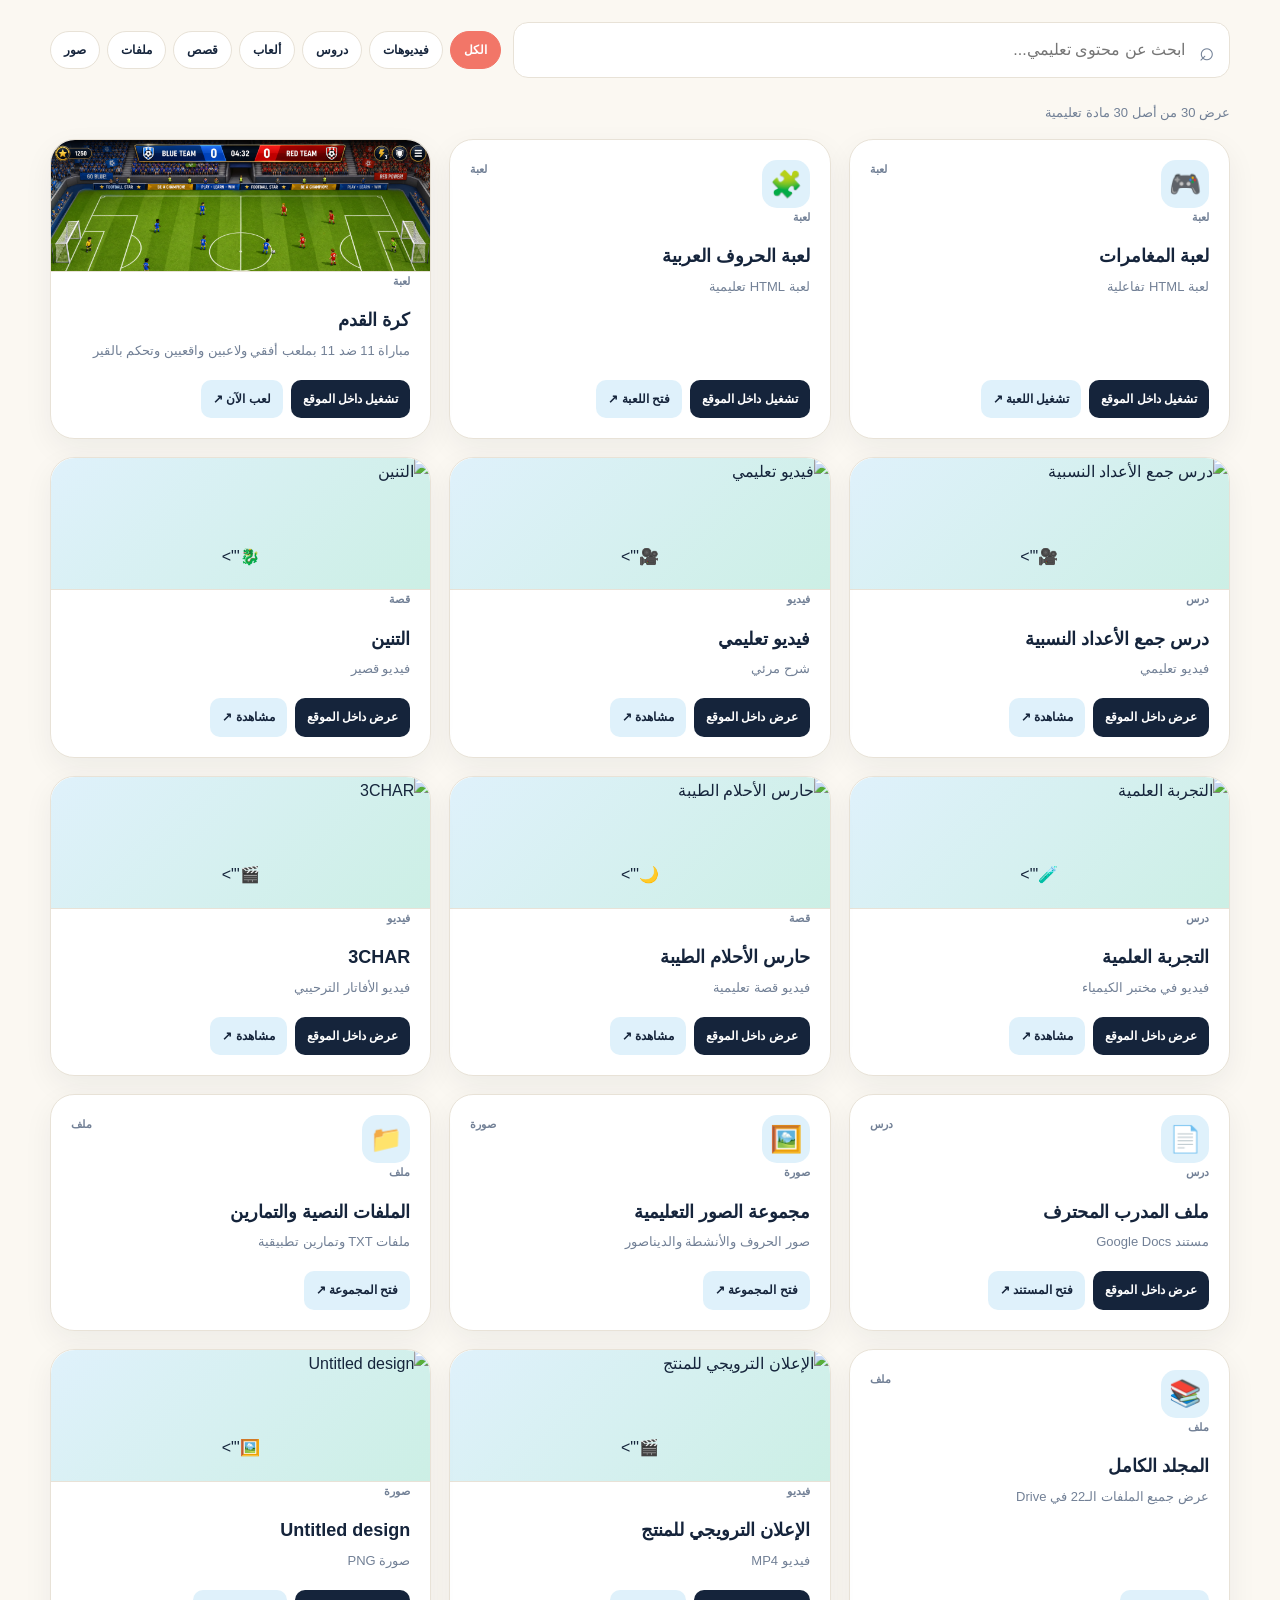
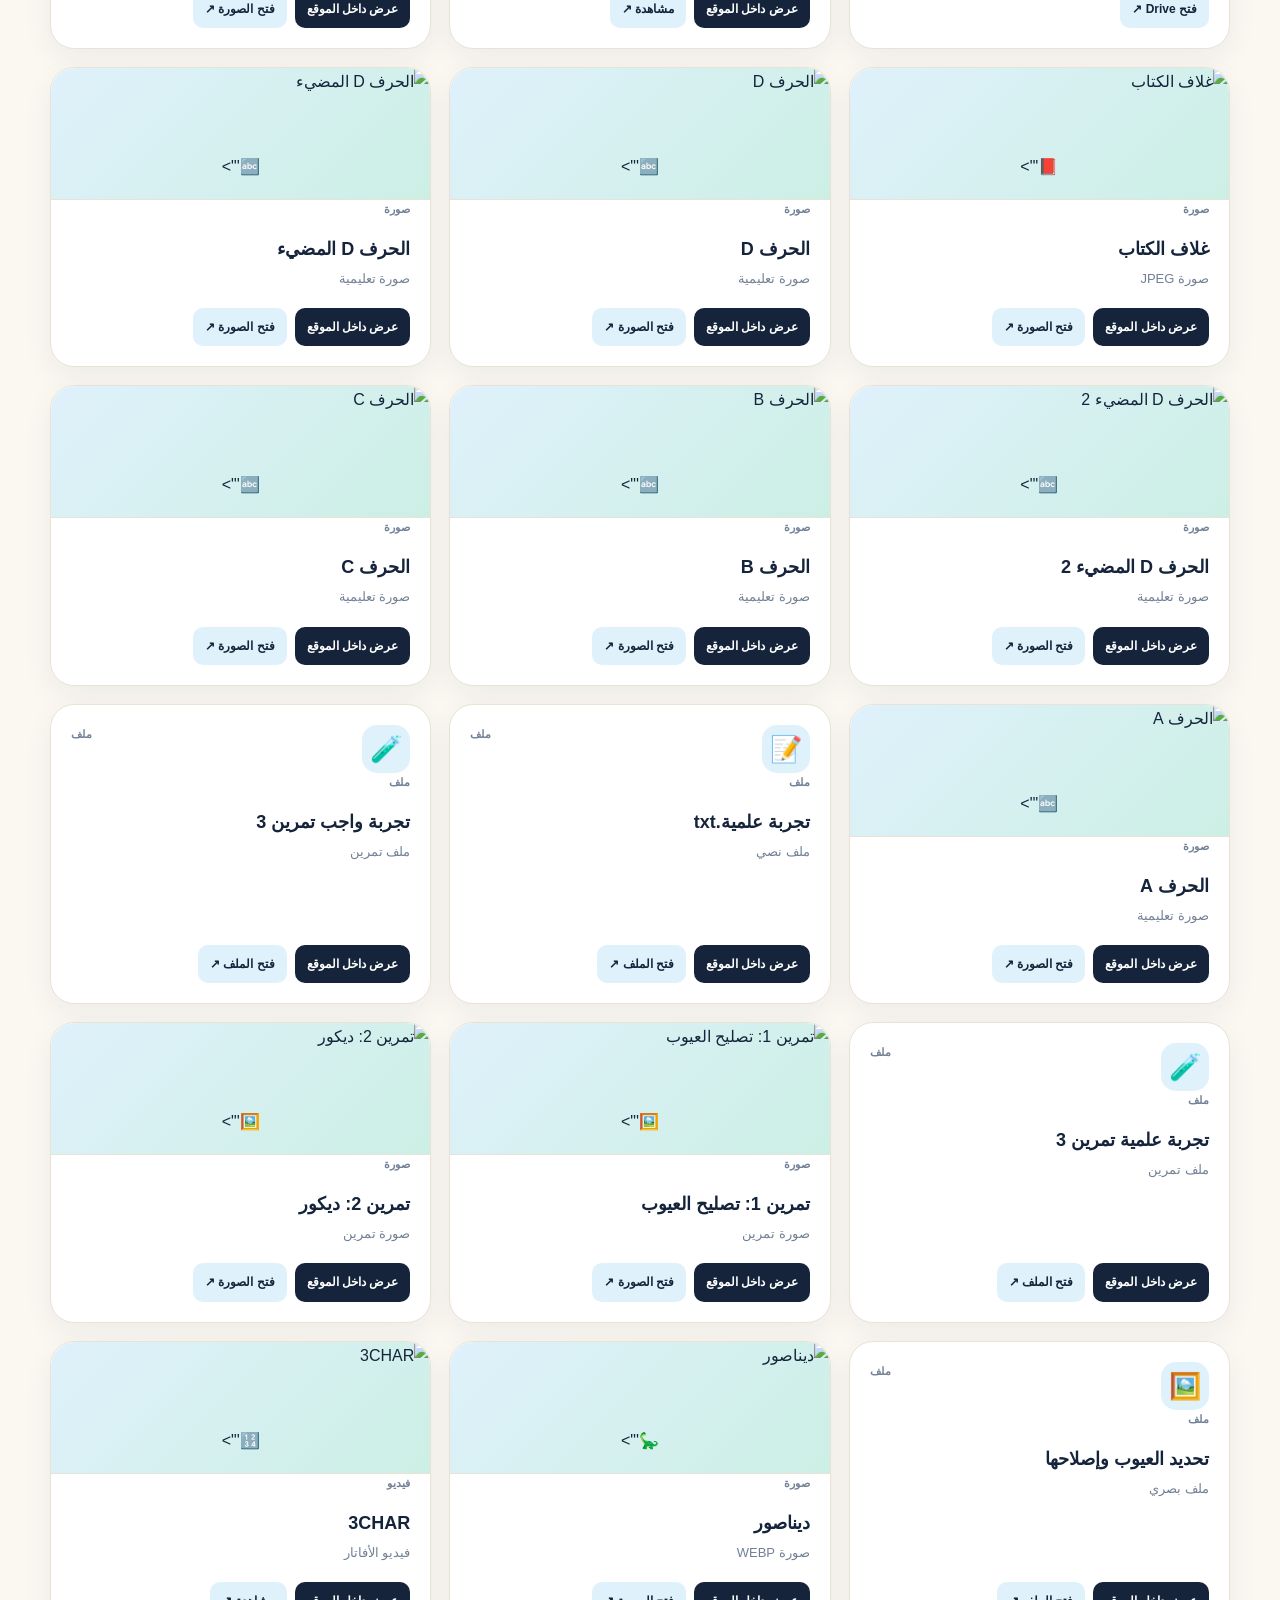
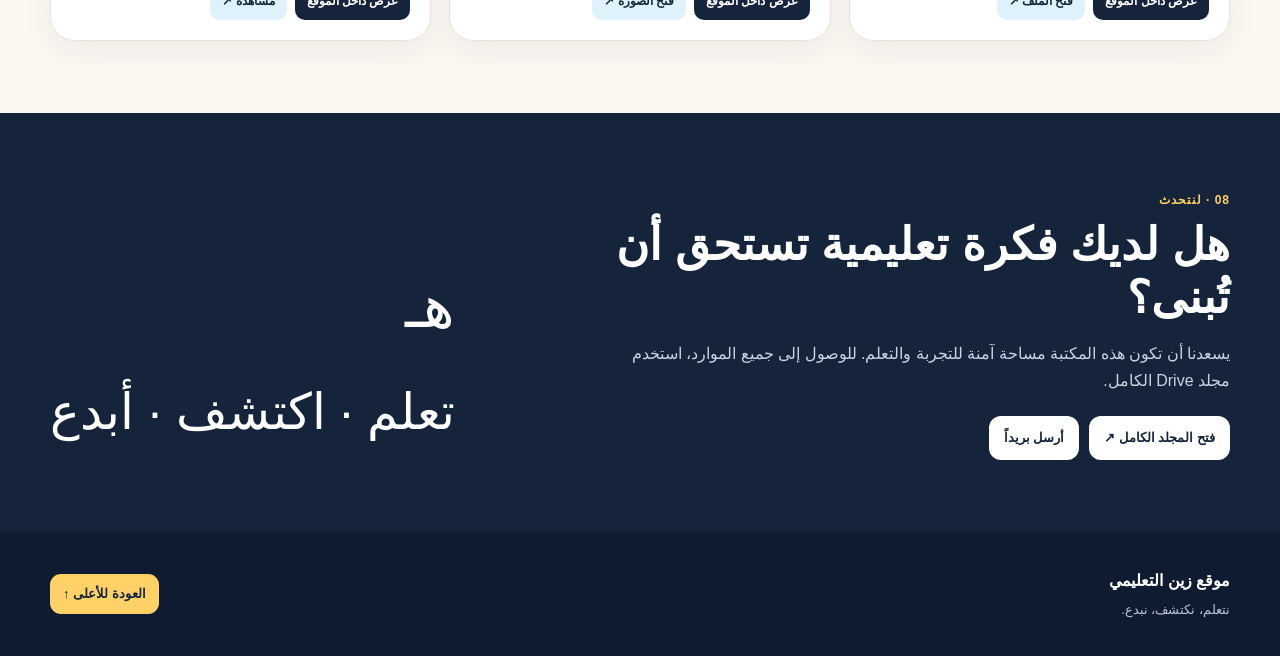
==== commit e69ada14: "Organize educational library with lessons and previews" ====
--- a/index.html
+++ b/index.html
@@ -11,22 +11,22 @@
 header{position:sticky;top:0;z-index:20;background:rgba(251,248,242,.91);backdrop-filter:blur(18px);border-bottom:1px solid rgba(232,226,215,.9)}.nav{min-height:76px;display:flex;align-items:center;justify-content:space-between;gap:18px}.brand{display:flex;align-items:center;gap:11px;font-size:18px;font-weight:900;white-space:nowrap}.logo{width:46px;height:46px;display:grid;place-items:center;border-radius:15px;background:var(--ink);color:#fff;font-size:23px;box-shadow:0 10px 24px rgba(21,36,59,.2)}.brand small{display:block;color:var(--coral);font-size:9px;letter-spacing:1.5px;direction:ltr}.navlinks{display:flex;align-items:center;gap:3px;flex-wrap:wrap}.navlinks a{padding:8px 11px;border-radius:12px;font-weight:800;font-size:13px}.navlinks a:hover{background:var(--mint)}.navlinks .nav-cta{background:var(--coral);color:#fff;padding-inline:15px}.menu-btn{display:none;background:transparent;border:1px solid var(--line);border-radius:10px;padding:6px 10px;color:var(--ink)}
 .hero{padding:74px 0 48px;background:radial-gradient(circle at 8% 18%,rgba(255,209,102,.35),transparent 22%),linear-gradient(135deg,#fbf8f2 25%,#e8f8f3 100%)}.hero-grid{display:grid;grid-template-columns:1.05fr .95fr;gap:56px;align-items:center}.eyebrow{display:inline-flex;align-items:center;gap:8px;background:#fff;border:1px solid #f0d9d2;color:#b55b50;border-radius:999px;padding:7px 14px;font-size:13px;font-weight:900}.hero h1{font-size:clamp(43px,7vw,80px);line-height:1.04;letter-spacing:-2px;margin:20px 0 16px}.hero h1 span{color:var(--coral);display:block}.hero p{max-width:610px;color:var(--muted);font-size:18px;margin:0}.actions{display:flex;gap:11px;flex-wrap:wrap;margin-top:27px}.btn{display:inline-flex;justify-content:center;align-items:center;gap:8px;padding:13px 20px;border-radius:14px;font-weight:900;transition:.2s;box-shadow:0 10px 20px rgba(21,36,59,.08)}.btn:hover{transform:translateY(-3px)}.btn-primary{background:var(--coral);color:#fff}.btn-secondary{background:#fff;border:1px solid var(--line)}.hero-art{position:relative;min-height:350px;border-radius:34px;overflow:hidden;background:radial-gradient(circle at 18% 16%,var(--yellow) 0 7%,transparent 7.5%),radial-gradient(circle at 78% 24%,var(--coral) 0 10%,transparent 10.5%),linear-gradient(145deg,var(--mint),var(--blue));box-shadow:var(--shadow)}.hero-art:before{content:"هبة\A التعليمية";white-space:pre;position:absolute;inset:0;display:grid;place-items:center;text-align:center;font-size:68px;line-height:1.1;font-weight:900;color:var(--ink);transform:rotate(-7deg)}.hero-art:after{content:"فكرة · مهارة · أثر";position:absolute;bottom:22px;right:22px;background:#fff;border-radius:14px;padding:9px 15px;font-weight:900}.hero-tags{display:flex;gap:8px;flex-wrap:wrap;margin-top:25px}.tag{background:rgba(255,255,255,.7);border:1px solid rgba(21,36,59,.08);padding:5px 10px;border-radius:999px;font-size:12px;font-weight:800}
 .section{padding:72px 0;scroll-margin-top:92px}.section.alt{background:#fff}.section-head{display:flex;justify-content:space-between;align-items:end;gap:20px;margin-bottom:26px}.kicker{color:var(--coral);font-size:12px;font-weight:900;letter-spacing:1px}.section h2{margin:5px 0 0;font-size:clamp(29px,4vw,45px);line-height:1.18}.section-head p{margin:0;color:var(--muted)}.intro-card{display:grid;grid-template-columns:1fr auto;gap:22px;align-items:center;background:var(--ink);color:#fff;padding:25px;border-radius:var(--radius);box-shadow:var(--shadow)}.intro-card p{margin:5px 0 0;color:#c9d4e5}.intro-mark{font-size:55px}.zain-panel{display:flex;align-items:center;gap:22px;background:#fff;border:1px solid var(--line);border-radius:var(--radius);padding:18px;margin-top:22px;box-shadow:var(--shadow)}.zain-video{width:min(350px,100%);aspect-ratio:16/9;object-fit:cover;background:var(--ink);border-radius:17px}.zain-copy{flex:1}.zain-copy h3{margin:0 0 6px;font-size:24px}.zain-copy p{margin:0 0 14px;color:var(--muted)}.sound-button{border:0;border-radius:11px;padding:10px 15px;background:var(--ink);color:#fff;font-weight:900}.library-tools{display:flex;gap:12px;align-items:center;justify-content:space-between;flex-wrap:wrap;margin-bottom:24px}.search{position:relative;flex:1;min-width:240px}.search input{width:100%;border:1px solid var(--line);background:#fff;border-radius:15px;padding:13px 44px 13px 14px;color:var(--ink);outline:0}.search input:focus{border-color:var(--coral);box-shadow:0 0 0 4px rgba(242,118,104,.12)}.search:before{content:'⌕';position:absolute;right:15px;top:7px;font-size:26px;color:var(--muted)}.filters{display:flex;gap:7px;flex-wrap:wrap}.filter{border:1px solid var(--line);background:#fff;color:var(--ink);border-radius:999px;padding:8px 13px;font-weight:900;font-size:12px}.filter.active,.filter:hover{background:var(--coral);color:#fff;border-color:var(--coral)}.results{color:var(--muted);font-size:13px;margin-bottom:15px}.cards{display:grid;grid-template-columns:repeat(3,1fr);gap:18px}.card{display:flex;flex-direction:column;min-height:235px;background:#fff;border:1px solid var(--line);border-radius:var(--radius);padding:20px;box-shadow:0 10px 30px rgba(21,36,59,.06);transition:.22s;animation:rise .45s both}.card:hover{transform:translateY(-6px);box-shadow:var(--shadow);border-color:#f3c5bd}.card-top{display:flex;justify-content:space-between;align-items:flex-start;gap:12px}.card-icon{width:48px;height:48px;display:grid;place-items:center;border-radius:15px;background:var(--blue);font-size:26px}.card-type{color:var(--muted);font-size:11px;font-weight:900}.card h3{font-size:18px;line-height:1.35;margin:18px 0 7px}.card p{color:var(--muted);font-size:13px;margin:0}.card-footer{display:flex;gap:8px;flex-wrap:wrap;margin-top:auto;padding-top:18px}.mini-btn{display:inline-flex;align-items:center;justify-content:center;gap:5px;border-radius:10px;padding:9px 12px;background:var(--ink);color:#fff;font-size:12px;font-weight:900;border:0}.mini-btn.alt{background:var(--blue);color:var(--ink)}.empty{grid-column:1/-1;background:#fff;border:1px dashed var(--line);border-radius:18px;text-align:center;padding:35px;color:var(--muted)}@keyframes rise{from{opacity:0;transform:translateY(12px)}to{opacity:1;transform:translateY(0)}}
-.contact{background:var(--ink);color:#fff}.contact .kicker{color:var(--yellow)}.contact h2{max-width:700px}.contact p{color:#c9d4e5;max-width:620px}.contact-grid{display:flex;justify-content:space-between;gap:35px;align-items:end}.contact-links{display:flex;gap:10px;flex-wrap:wrap;margin-top:22px}.contact-link{background:#fff;color:var(--ink);padding:11px 15px;border-radius:12px;font-weight:900;font-size:13px}.contact-badge{font-size:60px}.modal{position:fixed;inset:0;z-index:50;display:none;align-items:center;justify-content:center;padding:18px;background:rgba(9,17,30,.78)}.modal.open{display:flex}.modal-box{width:min(980px,100%);max-height:92vh;background:#fff;border-radius:20px;overflow:hidden;box-shadow:0 25px 80px rgba(0,0,0,.3);display:flex;flex-direction:column}.modal-head{display:flex;align-items:center;justify-content:space-between;gap:12px;padding:13px 16px;border-bottom:1px solid var(--line)}.modal-head h3{margin:0;font-size:16px}.close{border:0;background:#f3eee7;color:var(--ink);border-radius:9px;padding:5px 10px;font-weight:900}.modal-content{height:min(72vh,650px);background:#f2f5f8}.modal-content iframe,.modal-content img,.modal-content video{width:100%;height:100%;border:0;object-fit:contain}.modal-note{padding:12px 16px;font-size:12px;color:var(--muted);border-top:1px solid var(--line)}footer{padding:35px 0;background:#0e1b30;color:#fff}.footer-row{display:flex;justify-content:space-between;align-items:center;gap:15px}.footer-row p{margin:5px 0 0;color:#b8c5d8;font-size:13px}.top{background:var(--yellow);color:var(--ink);padding:9px 13px;border-radius:11px;font-weight:900;font-size:13px}.hidden{display:none!important}@media(max-width:900px){.hero-grid{grid-template-columns:1fr;gap:32px}.hero-art{min-height:260px}.cards{grid-template-columns:repeat(2,1fr)}.nav{align-items:flex-start;padding:12px 0}.navlinks a{font-size:12px;padding:6px 8px}.intro-card{grid-template-columns:1fr auto}}@media(max-width:640px){.wrap{width:min(100% - 22px,1180px)}.nav{flex-wrap:wrap}.brand{flex:1}.menu-btn{display:block}.navlinks{display:none;width:100%;justify-content:flex-start}.navlinks.open{display:flex}.navlinks a:nth-child(7){display:none}.hero{padding-top:42px}.hero h1{font-size:48px}.hero-art:before{font-size:52px}.section{padding:50px 0}.section-head,.contact-grid,.footer-row{display:block}.section-head p{margin-top:10px}.cards{grid-template-columns:1fr}.zain-panel{display:block}.zain-video{width:100%;margin-bottom:14px}.intro-card{display:block}.intro-mark{display:none}.actions .btn{width:100%}.contact-badge{display:none}}
+.contact{background:var(--ink);color:#fff}.contact .kicker{color:var(--yellow)}.contact h2{max-width:700px}.contact p{color:#c9d4e5;max-width:620px}.contact-grid{display:flex;justify-content:space-between;gap:35px;align-items:end}.contact-links{display:flex;gap:10px;flex-wrap:wrap;margin-top:22px}.contact-link{background:#fff;color:var(--ink);padding:11px 15px;border-radius:12px;font-weight:900;font-size:13px}.contact-badge{font-size:60px}.modal{position:fixed;inset:0;z-index:50;display:none;align-items:center;justify-content:center;padding:18px;background:rgba(9,17,30,.78)}.modal.open{display:flex}.modal-box{width:min(980px,100%);max-height:92vh;background:#fff;border-radius:20px;overflow:hidden;box-shadow:0 25px 80px rgba(0,0,0,.3);display:flex;flex-direction:column}.modal-head{display:flex;align-items:center;justify-content:space-between;gap:12px;padding:13px 16px;border-bottom:1px solid var(--line)}.modal-head h3{margin:0;font-size:16px}.close{border:0;background:#f3eee7;color:var(--ink);border-radius:9px;padding:5px 10px;font-weight:900}.modal-content{height:min(72vh,650px);background:#f2f5f8}.modal-content iframe,.modal-content img,.modal-content video{width:100%;height:100%;border:0;object-fit:contain}.modal-note{padding:12px 16px;font-size:12px;color:var(--muted);border-top:1px solid var(--line)}footer{padding:35px 0;background:#0e1b30;color:#fff}.footer-row{display:flex;justify-content:space-between;align-items:center;gap:15px}.footer-row p{margin:5px 0 0;color:#b8c5d8;font-size:13px}.top{background:var(--yellow);color:var(--ink);padding:9px 13px;border-radius:11px;font-weight:900;font-size:13px}.card-visual{height:132px;margin:-20px -20px 0;border-radius:var(--radius) var(--radius) 0 0;background:linear-gradient(135deg,var(--blue),var(--mint));display:grid;place-items:center;overflow:hidden;border-bottom:1px solid var(--line)}.card-visual img{width:100%;height:100%;object-fit:cover;display:block}.card-visual .card-icon{width:64px;height:64px;background:rgba(255,255,255,.72);font-size:34px;box-shadow:0 10px 24px rgba(21,36,59,.12)}.card.has-visual{padding-top:20px}.section-jump{display:flex;gap:9px;flex-wrap:wrap;margin-top:22px}.jump-chip{background:#fff;border:1px solid var(--line);border-radius:999px;padding:7px 12px;font-size:12px;font-weight:900;transition:.2s}.jump-chip:hover{background:var(--mint);transform:translateY(-2px)}.stat-strip{display:grid;grid-template-columns:repeat(3,1fr);gap:12px;margin-top:28px}.stat{background:rgba(255,255,255,.72);border:1px solid rgba(21,36,59,.08);border-radius:16px;padding:14px 16px}.stat b{display:block;font-size:24px;line-height:1}.stat span{color:var(--muted);font-size:12px}.section-note{background:var(--blue);border-radius:15px;padding:11px 14px;color:var(--ink);font-size:13px;font-weight:800;margin-bottom:20px}@media(max-width:640px){.stat-strip{grid-template-columns:1fr}.card-visual{height:118px}}.hidden{display:none!important}@media(max-width:900px){.hero-grid{grid-template-columns:1fr;gap:32px}.hero-art{min-height:260px}.cards{grid-template-columns:repeat(2,1fr)}.nav{align-items:flex-start;padding:12px 0}.navlinks a{font-size:12px;padding:6px 8px}.intro-card{grid-template-columns:1fr auto}}@media(max-width:640px){.wrap{width:min(100% - 22px,1180px)}.nav{flex-wrap:wrap}.brand{flex:1}.menu-btn{display:block}.navlinks{display:none;width:100%;justify-content:flex-start}.navlinks.open{display:flex}.navlinks a:nth-child(8){display:none}.hero{padding-top:42px}.hero h1{font-size:48px}.hero-art:before{font-size:52px}.section{padding:50px 0}.section-head,.contact-grid,.footer-row{display:block}.section-head p{margin-top:10px}.cards{grid-template-columns:1fr}.zain-panel{display:block}.zain-video{width:100%;margin-bottom:14px}.intro-card{display:block}.intro-mark{display:none}.actions .btn{width:100%}.contact-badge{display:none}}
 </style>
 </head>
 <body id="top">
 <a class="skip" href="#main">تخطى إلى المحتوى الرئيسي</a>
-<header><div class="wrap nav"><a class="brand" href="#top"><span class="logo">هـ</span><span>موقع زين<small>ZAIN EDUCATIONAL</small></span></a><button class="menu-btn" id="menuBtn" aria-label="فتح القائمة">☰</button><nav class="navlinks" id="navlinks" aria-label="التنقل الرئيسي"><a href="#top">الرئيسية</a><a href="#videos">الفيديوهات</a><a href="#games">الألعاب</a><a href="#stories">القصص</a><a href="#files">الملفات</a><a href="#images">الصور</a><a class="nav-cta" href="#contact">لنتحدث</a></nav></div></header>
+<header><div class="wrap nav"><a class="brand" href="#top"><span class="logo">هـ</span><span>موقع زين<small>ZAIN EDUCATIONAL</small></span></a><button class="menu-btn" id="menuBtn" aria-label="فتح القائمة">☰</button><nav class="navlinks" id="navlinks" aria-label="التنقل الرئيسي"><a href="#top">الرئيسية</a><a href="#videos">الفيديوهات</a><a href="#games">الألعاب</a><a href="#stories">القصص</a><a href="#lessons">الدروس</a><a href="#files">الملفات</a><a href="#images">الأنشطة</a><a class="nav-cta" href="#contact">لنتحدث</a></nav></div></header>
 <main id="main">
-<section class="hero"><div class="wrap"><div class="hero-grid"><div><span class="eyebrow">✦ مساحة للتعلم والاكتشاف</span><h1>موقع زين <span>التعليمي</span></h1><p>مكتبة زين التعليمية في مكان واحد: فيديوهات، ألعاب، قصص، ملفات وصور تساعدك على أن تتعلم، تكتشف، وتبدع.</p><div class="actions"><a class="btn btn-primary" href="#library">استكشف المحتوى ↓</a><a class="btn btn-secondary" href="https://drive.google.com/drive/folders/1HSTdppE7oS2dKGQvwHy7UIeCkkCGT5tS?usp=drive_link" target="_blank" rel="noopener">فتح مجلد Drive ↗</a></div><div class="hero-tags"><span class="tag">فيديوهات تعليمية</span><span class="tag">ألعاب تفاعلية</span><span class="tag">موارد قابلة للفتح</span></div></div><div class="hero-art" aria-label="موقع زين التعليمي"></div></div><div class="zain-panel" id="welcome"><video class="zain-video" id="zainVideo" autoplay muted loop playsinline preload="metadata" poster="https://drive.google.com/thumbnail?id=1amo70HM_rXvCgVInnxL06lCSwBUfQHfX&sz=w800"><source src="assets/zain-avatar.mp4" type="video/mp4"></video><div class="zain-copy"><h3>مرحباً بكم في موقع زين التعليمي</h3><p>يعمل الأفاتار مباشرة عند فتح الصفحة. يبدأ مكتوماً، ويمكنك التحكم بالصوت من الزر أدناه.</p><button class="sound-button" id="soundToggle" type="button">🔇 تشغيل الصوت</button></div></div></div></section>
+<section class="hero"><div class="wrap"><div class="hero-grid"><div><span class="eyebrow">✦ مساحة للتعلم والاكتشاف</span><h1>موقع زين <span>التعليمي</span></h1><p>مكتبة زين التعليمية في مكان واحد: فيديوهات، ألعاب، قصص، ملفات وصور تساعدك على أن تتعلم، تكتشف، وتبدع.</p><div class="actions"><a class="btn btn-primary" href="#library">استكشف المحتوى ↓</a><a class="btn btn-secondary" href="https://drive.google.com/drive/folders/1HSTdppE7oS2dKGQvwHy7UIeCkkCGT5tS?usp=drive_link" target="_blank" rel="noopener">فتح مجلد Drive ↗</a></div><div class="hero-tags"><span class="tag">فيديوهات تعليمية</span><span class="tag">ألعاب تفاعلية</span><span class="tag">موارد قابلة للفتح</span></div><div class="section-jump" aria-label="اختصارات الأقسام"><a class="jump-chip" href="#videos">🎥 الفيديوهات</a><a class="jump-chip" href="#games">🎮 الألعاب</a><a class="jump-chip" href="#lessons">📚 الدروس</a><a class="jump-chip" href="#images">🖼️ الأنشطة</a></div><div class="stat-strip"><div class="stat"><b>3</b><span>ألعاب تعمل محلياً</span></div><div class="stat"><b>6</b><span>فيديوهات وقصص</span></div><div class="stat"><b>22+</b><span>مورد في Drive</span></div></div></div><div class="hero-art" aria-label="موقع زين التعليمي"></div></div><div class="zain-panel" id="welcome"><video class="zain-video" id="zainVideo" autoplay muted loop playsinline preload="metadata" poster="https://drive.google.com/thumbnail?id=1amo70HM_rXvCgVInnxL06lCSwBUfQHfX&sz=w800"><source src="assets/zain-avatar.mp4" type="video/mp4"></video><div class="zain-copy"><h3>مرحباً بكم في موقع زين التعليمي</h3><p>يعمل الأفاتار مباشرة عند فتح الصفحة. يبدأ مكتوماً، ويمكنك التحكم بالصوت من الزر أدناه.</p><button class="sound-button" id="soundToggle" type="button">🔇 تشغيل الصوت</button></div></div></div></section>
 <section class="section" id="library"><div class="wrap"><div class="intro-card"><div><span class="kicker">مكتبة زين</span><h2>محتوى حقيقي من روابط Drive</h2><p>لا توجد أزرار وهمية؛ كل بطاقة أدناه مرتبطة بملف فعلي أو لعبة موجودة في الموقع.</p></div><div class="intro-mark">✦</div></div></div></section>
 <section class="section alt" id="videos"><div class="wrap"><div class="section-head"><div><span class="kicker">01 · شاهد وتعلم</span><h2>الفيديوهات والقصص المرئية</h2></div><p>شغّل ما يمكن عرضه داخل الموقع، أو افتح الرابط الأصلي.</p></div><div class="cards" id="videoCards"></div></div></section>
 <section class="section" id="games"><div class="wrap"><div class="section-head"><div><span class="kicker">02 · جرّب بنفسك</span><h2>الألعاب التفاعلية</h2></div><p>تعلم من خلال اللعب والتجربة.</p></div><div class="cards" id="gameCards"></div></div></section>
 <section class="section alt" id="stories"><div class="wrap"><div class="section-head"><div><span class="kicker">03 · حكايات وأفكار</span><h2>قصص تعليمية ومحتوى ملهم</h2></div><p>فيديوهات قصصية تساعد على الفهم والخيال.</p></div><div class="cards" id="storyCards"></div></div></section>
-<section class="section" id="files"><div class="wrap"><div class="section-head"><div><span class="kicker">04 · موارد جاهزة</span><h2>الملفات والمستندات</h2></div><p>افتح الملفات والتمارين من مصدرها الأصلي.</p></div><div class="cards" id="fileCards"></div></div></section>
-<section class="section alt" id="images"><div class="wrap"><div class="section-head"><div><span class="kicker">05 · شاهد بصرياً</span><h2>الصور والأنشطة</h2></div><p>مواد بصرية تعليمية للاطلاع والتحميل من Drive.</p></div><div class="cards" id="imageCards"></div></div></section>
-<section class="section" id="all-content"><div class="wrap"><div class="section-head"><div><span class="kicker">06 · كل المكتبة</span><h2>ابحث في المحتوى</h2></div><p>اكتب اسم فيديو أو لعبة أو قصة أو ملف.</p></div><div class="library-tools"><div class="search"><input id="searchInput" type="search" placeholder="ابحث عن محتوى تعليمي..." aria-label="البحث في المحتوى"></div><div class="filters" role="group" aria-label="تصنيف المحتوى"><button class="filter active" data-filter="all">الكل</button><button class="filter" data-filter="video">فيديوهات</button><button class="filter" data-filter="game">ألعاب</button><button class="filter" data-filter="story">قصص</button><button class="filter" data-filter="file">ملفات</button><button class="filter" data-filter="image">صور</button></div></div><div class="results" id="results"></div><div class="cards" id="allCards"></div></div></section>
-<section class="section contact" id="contact"><div class="wrap contact-grid"><div><span class="kicker">07 · لنتحدث</span><h2>هل لديك فكرة تعليمية تستحق أن تُبنى؟</h2><p>يسعدنا أن تكون هذه المكتبة مساحة آمنة للتجربة والتعلم. للوصول إلى جميع الموارد، استخدم مجلد Drive الكامل.</p><div class="contact-links"><a class="contact-link" href="https://drive.google.com/drive/folders/1HSTdppE7oS2dKGQvwHy7UIeCkkCGT5tS?usp=drive_link" target="_blank" rel="noopener">فتح المجلد الكامل ↗</a><a class="contact-link" href="mailto:Hebahtarawneh@gmail.com">أرسل بريداً</a></div></div><div class="contact-badge">هـ<br><small>تعلم · اكتشف · أبدع</small></div></div></section>
+<section class="section" id="lessons"><div class="wrap"><div class="section-head"><div><span class="kicker">04 · افهم وطبّق</span><h2>الدروس التعليمية</h2></div><p>دروس ومواد مرتبطة مباشرة بالمصادر الأصلية.</p></div><div class="section-note">تضم هذه المساحة الدروس التعليمية الموجودة فعلياً في مكتبة الموقع، مع إمكانية المعاينة أو فتح المصدر الأصلي.</div><div class="cards" id="lessonCards"></div></div></section><section class="section" id="files"><div class="wrap"><div class="section-head"><div><span class="kicker">05 · موارد جاهزة</span><h2>الملفات والمستندات</h2></div><p>افتح الملفات والتمارين من مصدرها الأصلي.</p></div><div class="cards" id="fileCards"></div></div></section>
+<section class="section alt" id="images"><div class="wrap"><div class="section-head"><div><span class="kicker">06 · شاهد وطبّق</span><h2>الصور والأنشطة</h2></div><p>مواد بصرية تعليمية للاطلاع والتحميل من Drive.</p></div><div class="cards" id="imageCards"></div></div></section>
+<section class="section" id="all-content"><div class="wrap"><div class="section-head"><div><span class="kicker">07 · كل المكتبة</span><h2>ابحث في المحتوى</h2></div><p>اكتب اسم فيديو أو لعبة أو قصة أو ملف.</p></div><div class="library-tools"><div class="search"><input id="searchInput" type="search" placeholder="ابحث عن محتوى تعليمي..." aria-label="البحث في المحتوى"></div><div class="filters" role="group" aria-label="تصنيف المحتوى"><button class="filter active" data-filter="all">الكل</button><button class="filter" data-filter="video">فيديوهات</button><button class="filter" data-filter="lesson">دروس</button><button class="filter" data-filter="game">ألعاب</button><button class="filter" data-filter="story">قصص</button><button class="filter" data-filter="file">ملفات</button><button class="filter" data-filter="image">صور</button></div></div><div class="results" id="results"></div><div class="cards" id="allCards"></div></div></section>
+<section class="section contact" id="contact"><div class="wrap contact-grid"><div><span class="kicker">08 · لنتحدث</span><h2>هل لديك فكرة تعليمية تستحق أن تُبنى؟</h2><p>يسعدنا أن تكون هذه المكتبة مساحة آمنة للتجربة والتعلم. للوصول إلى جميع الموارد، استخدم مجلد Drive الكامل.</p><div class="contact-links"><a class="contact-link" href="https://drive.google.com/drive/folders/1HSTdppE7oS2dKGQvwHy7UIeCkkCGT5tS?usp=drive_link" target="_blank" rel="noopener">فتح المجلد الكامل ↗</a><a class="contact-link" href="mailto:Hebahtarawneh@gmail.com">أرسل بريداً</a></div></div><div class="contact-badge">هـ<br><small>تعلم · اكتشف · أبدع</small></div></div></section>
 </main>
 <footer><div class="wrap footer-row"><div><b>موقع زين التعليمي</b><p>نتعلم، نكتشف، نبدع.</p></div><a class="top" href="#top">العودة للأعلى ↑</a></div></footer>
 <div class="modal" id="modal" role="dialog" aria-modal="true" aria-labelledby="modalTitle"><div class="modal-box"><div class="modal-head"><h3 id="modalTitle">عرض المحتوى</h3><button class="close" id="closeModal" type="button">إغلاق ×</button></div><div class="modal-content" id="modalContent"></div><div class="modal-note">إذا لم يظهر المحتوى بسبب صلاحيات المصدر، استخدم زر «فتح الرابط الأصلي» في البطاقة.</div></div></div>
@@ -35,14 +35,14 @@
 const items=[
 {id:'game-1',type:'game',icon:'🎮',title:'لعبة المغامرات',desc:'لعبة HTML تفاعلية',url:'assets/bomber_master.html',label:'تشغيل اللعبة',embed:true},
 {id:'game-2',type:'game',icon:'🧩',title:'لعبة الحروف العربية',desc:'لعبة HTML تعليمية',url:'assets/arabic-letters-game.html',label:'فتح اللعبة',embed:true},
-{id:'game-football',type:'game',icon:'⚽',title:'كرة القدم',desc:'مباراة 11 ضد 11 بملعب أفقي ولاعبين واقعيين وتحكم بالقير',url:'assets/football/',label:'لعب الآن',embed:true},
-{id:'video-1',type:'video',icon:'🎥',title:'درس جمع الأعداد النسبية',desc:'فيديو تعليمي',url:'https://drive.google.com/file/d/13BDojULtbUzPLb2QbDY5cnCH2IwRSuFj/view?usp=sharing',label:'مشاهدة',preview:'https://drive.google.com/file/d/13BDojULtbUzPLb2QbDY5cnCH2IwRSuFj/preview'},
+{id:'game-football',type:'game',icon:'⚽',title:'كرة القدم',desc:'مباراة 11 ضد 11 بملعب أفقي ولاعبين واقعيين وتحكم بالقير',url:'assets/football/',label:'لعب الآن',embed:true,thumbnail:'assets/football/assets/football-arena-reference-BZZ-gS1j.png'},
+{id:'video-1',type:'lesson',icon:'🎥',title:'درس جمع الأعداد النسبية',desc:'فيديو تعليمي',url:'https://drive.google.com/file/d/13BDojULtbUzPLb2QbDY5cnCH2IwRSuFj/view?usp=sharing',label:'مشاهدة',preview:'https://drive.google.com/file/d/13BDojULtbUzPLb2QbDY5cnCH2IwRSuFj/preview'},
 {id:'video-2',type:'video',icon:'🎥',title:'فيديو تعليمي',desc:'شرح مرئي',url:'https://drive.google.com/file/d/1wyW7YSMFcRIfvbXzxL-SlFqBRrfG4XIg/view?usp=sharing',label:'مشاهدة',preview:'https://drive.google.com/file/d/1wyW7YSMFcRIfvbXzxL-SlFqBRrfG4XIg/preview'},
 {id:'story-1',type:'story',icon:'🐉',title:'التنين',desc:'فيديو قصير',url:'https://drive.google.com/file/d/15m5Ftv9GpG3w56VvEZeqSuUpoUE0tx4e/view?usp=sharing',label:'مشاهدة',preview:'https://drive.google.com/file/d/15m5Ftv9GpG3w56VvEZeqSuUpoUE0tx4e/preview'},
-{id:'video-3',type:'video',icon:'🧪',title:'التجربة العلمية',desc:'فيديو في مختبر الكيمياء',url:'https://drive.google.com/file/d/1X9n3gRVZ4b6_CKzGxQgO5V77sUbeSPrE/view?usp=sharing',label:'مشاهدة',preview:'https://drive.google.com/file/d/1X9n3gRVZ4b6_CKzGxQgO5V77sUbeSPrE/preview'},
+{id:'video-3',type:'lesson',icon:'🧪',title:'التجربة العلمية',desc:'فيديو في مختبر الكيمياء',url:'https://drive.google.com/file/d/1X9n3gRVZ4b6_CKzGxQgO5V77sUbeSPrE/view?usp=sharing',label:'مشاهدة',preview:'https://drive.google.com/file/d/1X9n3gRVZ4b6_CKzGxQgO5V77sUbeSPrE/preview'},
 {id:'story-2',type:'story',icon:'🌙',title:'حارس الأحلام الطيبة',desc:'فيديو قصة تعليمية',url:'https://drive.google.com/file/d/1TLcGcppsFjBDN6A87R9D20KhHaafeKHZ/view?usp=sharing',label:'مشاهدة',preview:'https://drive.google.com/file/d/1TLcGcppsFjBDN6A87R9D20KhHaafeKHZ/preview'},
 {id:'video-4',type:'video',icon:'🎬',title:'3CHAR',desc:'فيديو الأفاتار الترحيبي',url:'https://drive.google.com/file/d/1tqTrh61n79xmBIlaA7aCH8Hf9b8CahyO/view?usp=sharing',label:'مشاهدة',preview:'https://drive.google.com/file/d/1tqTrh61n79xmBIlaA7aCH8Hf9b8CahyO/preview'},
-{id:'file-1',type:'file',icon:'📄',title:'ملف المدرب المحترف',desc:'مستند Google Docs',url:'https://docs.google.com/document/d/1Aft4EmkJlTz-03x9PsygVBVl2J--fOpW9RZW_kalkXE/edit?usp=drivesdk',label:'فتح المستند'},
+{id:'file-1',type:'lesson',icon:'📄',title:'ملف المدرب المحترف',desc:'مستند Google Docs',url:'https://docs.google.com/document/d/1Aft4EmkJlTz-03x9PsygVBVl2J--fOpW9RZW_kalkXE/edit?usp=drivesdk',label:'فتح المستند'},
 {id:'image-1',type:'image',icon:'🖼️',title:'مجموعة الصور التعليمية',desc:'صور الحروف والأنشطة والديناصور',url:driveFolder,label:'فتح المجموعة'},
 {id:'file-2',type:'file',icon:'📁',title:'الملفات النصية والتمارين',desc:'ملفات TXT وتمارين تطبيقية',url:driveFolder,label:'فتح المجموعة'},
 {id:'file-3',type:'file',icon:'📚',title:'المجلد الكامل',desc:'عرض جميع الملفات الـ22 في Drive',url:driveFolder,label:'فتح Drive'},
@@ -64,15 +64,17 @@
 {id:'image-12',type:'image',icon:'🦕',title:'ديناصور',desc:'صورة WEBP',url:'https://drive.google.com/file/d/1eEtrrTDSpmOEUCp4QSmGjfwkH_QJVxx_/view?usp=sharing',label:'فتح الصورة',preview:'https://drive.google.com/thumbnail?id=1eEtrrTDSpmOEUCp4QSmGjfwkH_QJVxx_&sz=w1200'},
 {id:'video-6',type:'video',icon:'🔢',title:'3CHAR',desc:'فيديو الأفاتار',url:'https://drive.google.com/file/d/1tqTrh61n79xmBIlaA7aCH8Hf9b8CahyO/view?usp=sharing',label:'مشاهدة',preview:'https://drive.google.com/file/d/1tqTrh61n79xmBIlaA7aCH8Hf9b8CahyO/preview'}
 ];
-const labels={video:'فيديو',game:'لعبة',story:'قصة',file:'ملف',image:'صورة'};
-function card(item){return `<article class="card" data-id="${item.id}"><div class="card-top"><span class="card-icon">${item.icon}</span><span class="card-type">${labels[item.type]}</span></div><h3>${item.title}</h3><p>${item.desc}</p><div class="card-footer">${item.preview||item.embed?`<button class="mini-btn" type="button" data-preview="${item.id}">عرض داخل الموقع</button>`:''}<a class="mini-btn alt" href="${item.url}" target="_blank" rel="noopener">${item.label} ↗</a></div></article>`}
+const labels={video:'فيديو',game:'لعبة',story:'قصة',lesson:'درس',file:'ملف',image:'صورة'};
+function previewUrl(item){if(item.preview)return item.preview;if(item.type==='image')return '';if(item.embed)return item.url;const drive=item.url.match(/drive\.google\.com\/file\/d\/([^/]+)/);if(drive)return `https://drive.google.com/file/d/${drive[1]}/preview`;if(item.url.includes('docs.google.com/document/d/'))return item.url.replace(/\/edit(?:\?.*)?$/,'/preview');return ''}
+function thumbUrl(item){if(item.thumbnail)return item.thumbnail;if(item.preview&&item.type==='image')return item.preview;const match=item.url.match(/drive\.google\.com\/file\/d\/([^/]+)/);return match&&item.type!=='file'?`https://drive.google.com/thumbnail?id=${match[1]}&sz=w800`:''}
+function card(item){const thumb=thumbUrl(item);const preview=previewUrl(item);return `<article class="card ${thumb?'has-visual':''}" data-id="${item.id}">${thumb?`<div class="card-visual"><img src="${thumb}" alt="${item.title}" loading="lazy" onerror="this.parentElement.innerHTML='<span class=\"card-icon\">${item.icon}</span>'"></div>`:`<div class="card-top"><span class="card-icon">${item.icon}</span><span class="card-type">${labels[item.type]}</span></div>`}<div class="card-top"><span class="card-type">${labels[item.type]}</span></div><h3>${item.title}</h3><p>${item.desc}</p><div class="card-footer">${preview?`<button class="mini-btn" type="button" data-preview="${item.id}">${item.type==='game'?'تشغيل داخل الموقع':'عرض داخل الموقع'}</button>`:''}<a class="mini-btn alt" href="${item.url}" target="_blank" rel="noopener">${item.label} ↗</a></div></article>`}
 function render(target,filter){document.getElementById(target).innerHTML=items.filter(x=>x.type===filter).map(card).join('')||'<div class="empty">لا يوجد محتوى في هذا القسم حالياً.</div>'}
-render('videoCards','video');render('gameCards','game');render('storyCards','story');render('fileCards','file');render('imageCards','image');
+render('videoCards','video');render('gameCards','game');render('storyCards','story');render('lessonCards','lesson');render('fileCards','file');render('imageCards','image');
 let active='all';const allCards=document.getElementById('allCards'),search=document.getElementById('searchInput'),results=document.getElementById('results');
 function update(){const q=search.value.trim().toLowerCase();const found=items.filter(x=>(active==='all'||x.type===active)&&(!q||(x.title+' '+x.desc).toLowerCase().includes(q)));allCards.innerHTML=found.map(card).join('')||'<div class="empty">لم نعثر على محتوى مطابق. جرّب كلمة أخرى.</div>';results.textContent=`عرض ${found.length} من أصل ${items.length} مادة تعليمية`}
 update();search.addEventListener('input',update);document.querySelectorAll('.filter').forEach(btn=>btn.addEventListener('click',()=>{document.querySelectorAll('.filter').forEach(x=>x.classList.remove('active'));btn.classList.add('active');active=btn.dataset.filter;update()}));
 const modal=document.getElementById('modal'),modalContent=document.getElementById('modalContent'),modalTitle=document.getElementById('modalTitle');
-function openPreview(item){modalTitle.textContent=item.title;modalContent.innerHTML=item.type==='image'?`<img src="${item.preview}" alt="${item.title}">`:`<iframe src="${item.preview||item.url}" title="${item.title}" allow="autoplay; fullscreen" allowfullscreen></iframe>`;modal.classList.add('open');document.body.style.overflow='hidden'}
+function openPreview(item){modalTitle.textContent=item.title;modalContent.innerHTML=item.type==='image'?`<img src="${item.preview}" alt="${item.title}">`:`<iframe src="${previewUrl(item)}" title="${item.title}" allow="autoplay; fullscreen" allowfullscreen></iframe>`;modal.classList.add('open');document.body.style.overflow='hidden'}
 function closePreview(){modal.classList.remove('open');modalContent.innerHTML='';document.body.style.overflow=''}
 document.addEventListener('click',e=>{const btn=e.target.closest('[data-preview]');if(btn){const item=items.find(x=>x.id===btn.dataset.preview);if(item)openPreview(item)}});document.getElementById('closeModal').addEventListener('click',closePreview);modal.addEventListener('click',e=>{if(e.target===modal)closePreview()});document.addEventListener('keydown',e=>{if(e.key==='Escape')closePreview()});
 const video=document.getElementById('zainVideo'),sound=document.getElementById('soundToggle');video.play().catch(()=>{});sound.addEventListener('click',()=>{video.muted=!video.muted;sound.textContent=video.muted?'🔇 تشغيل الصوت':'🔊 إغلاق الصوت';if(video.paused)video.play().catch(()=>{})});
